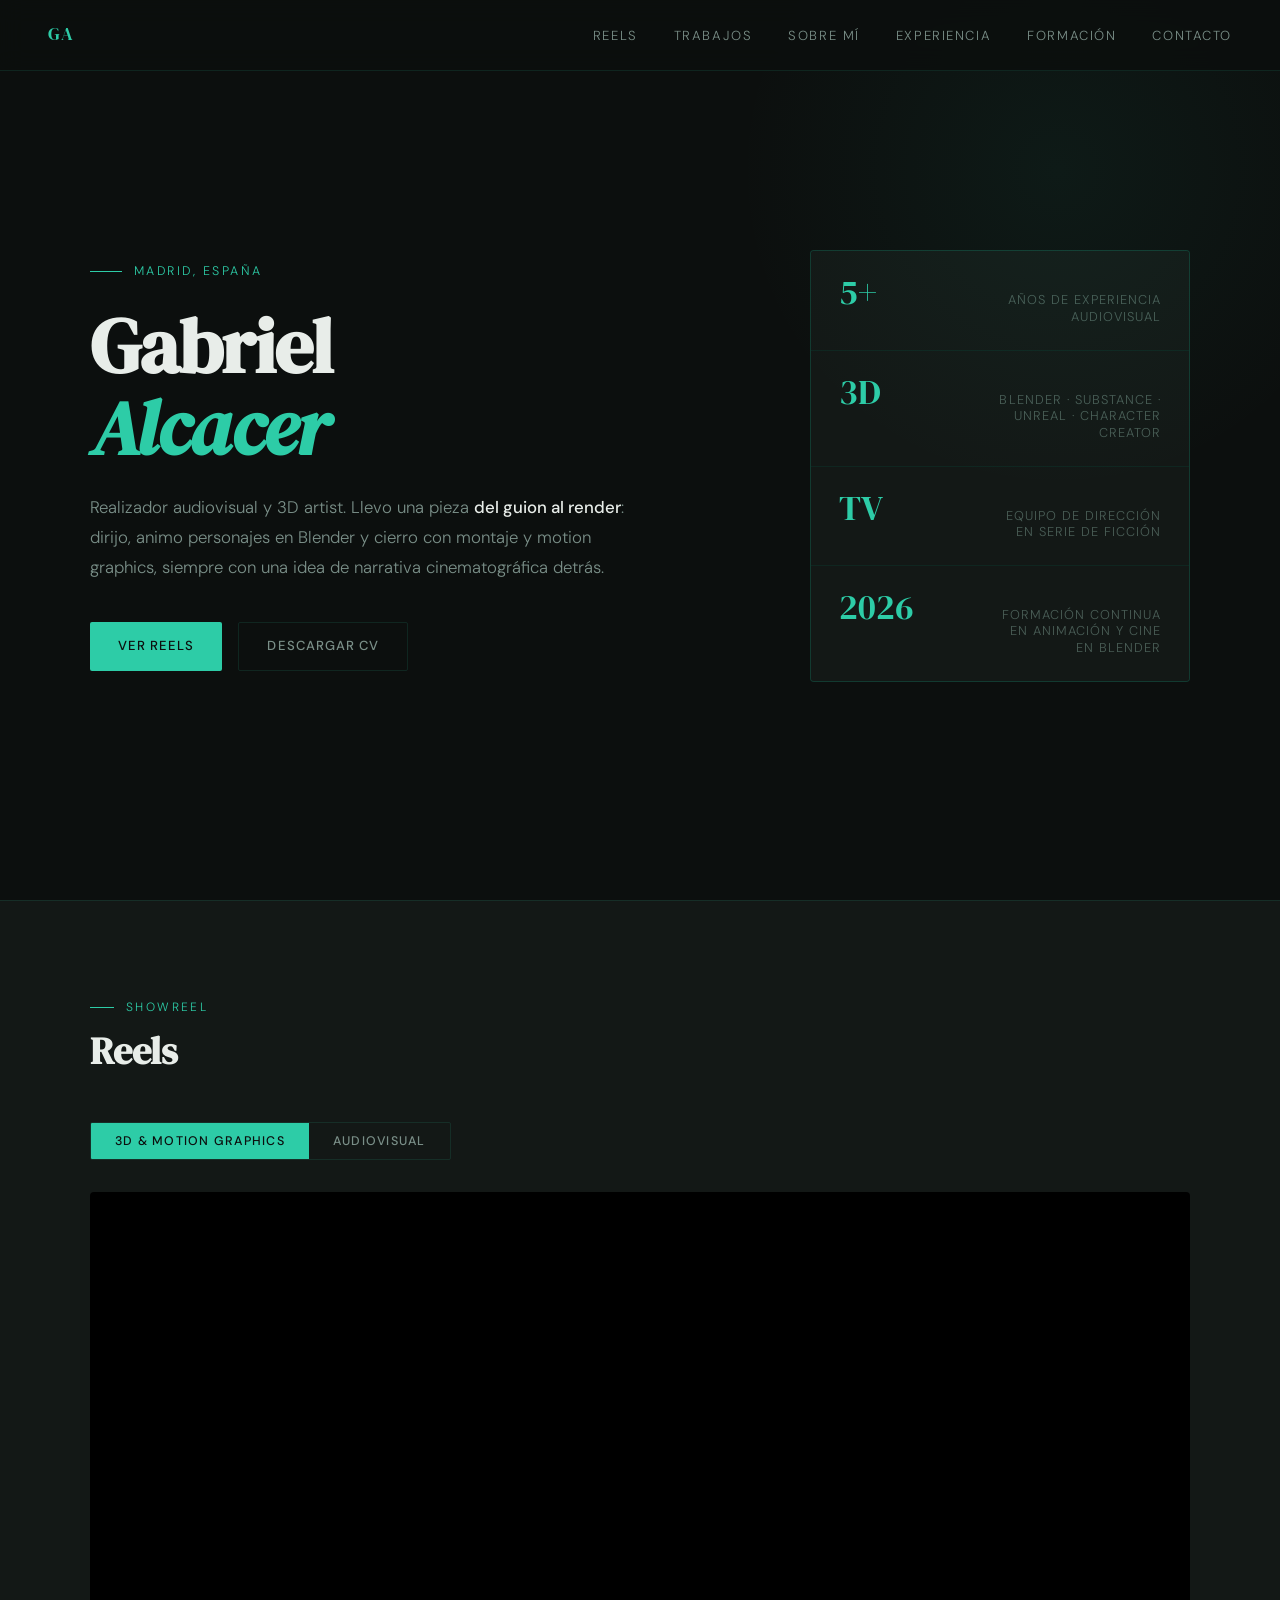
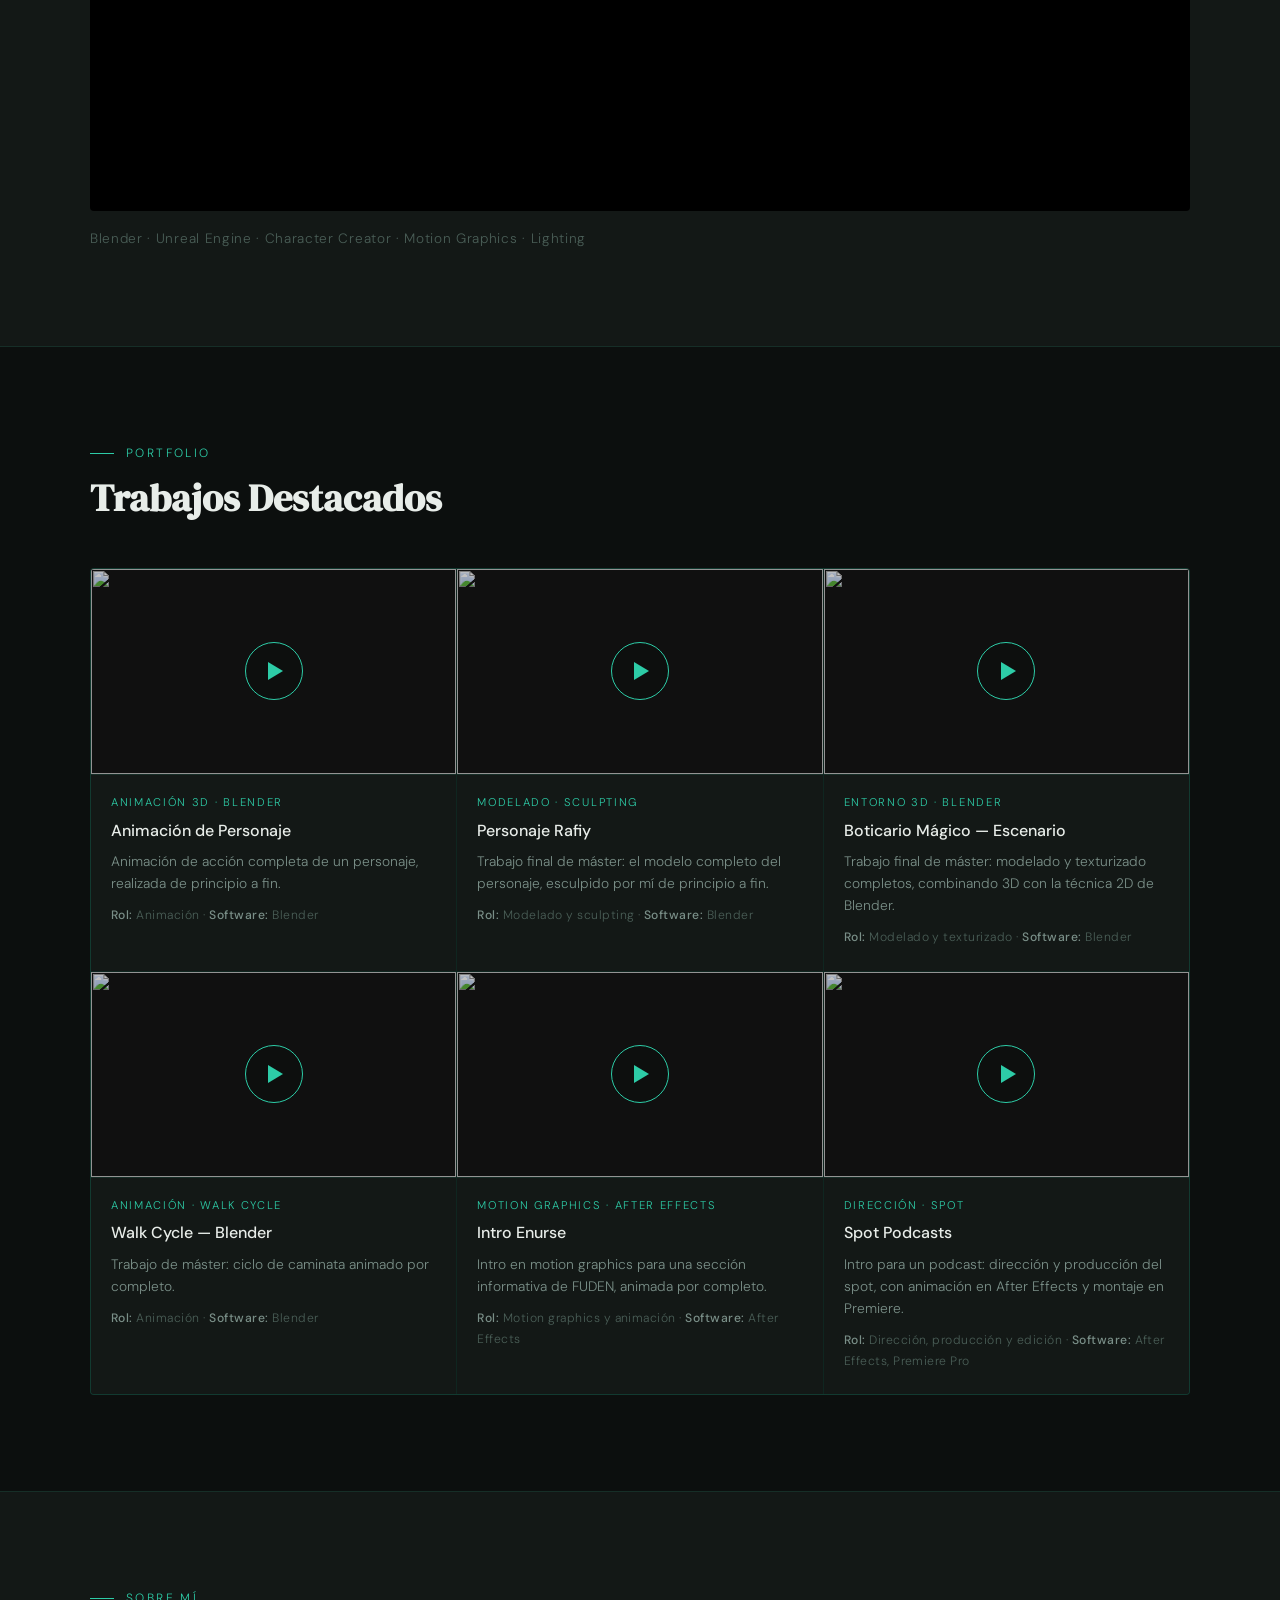
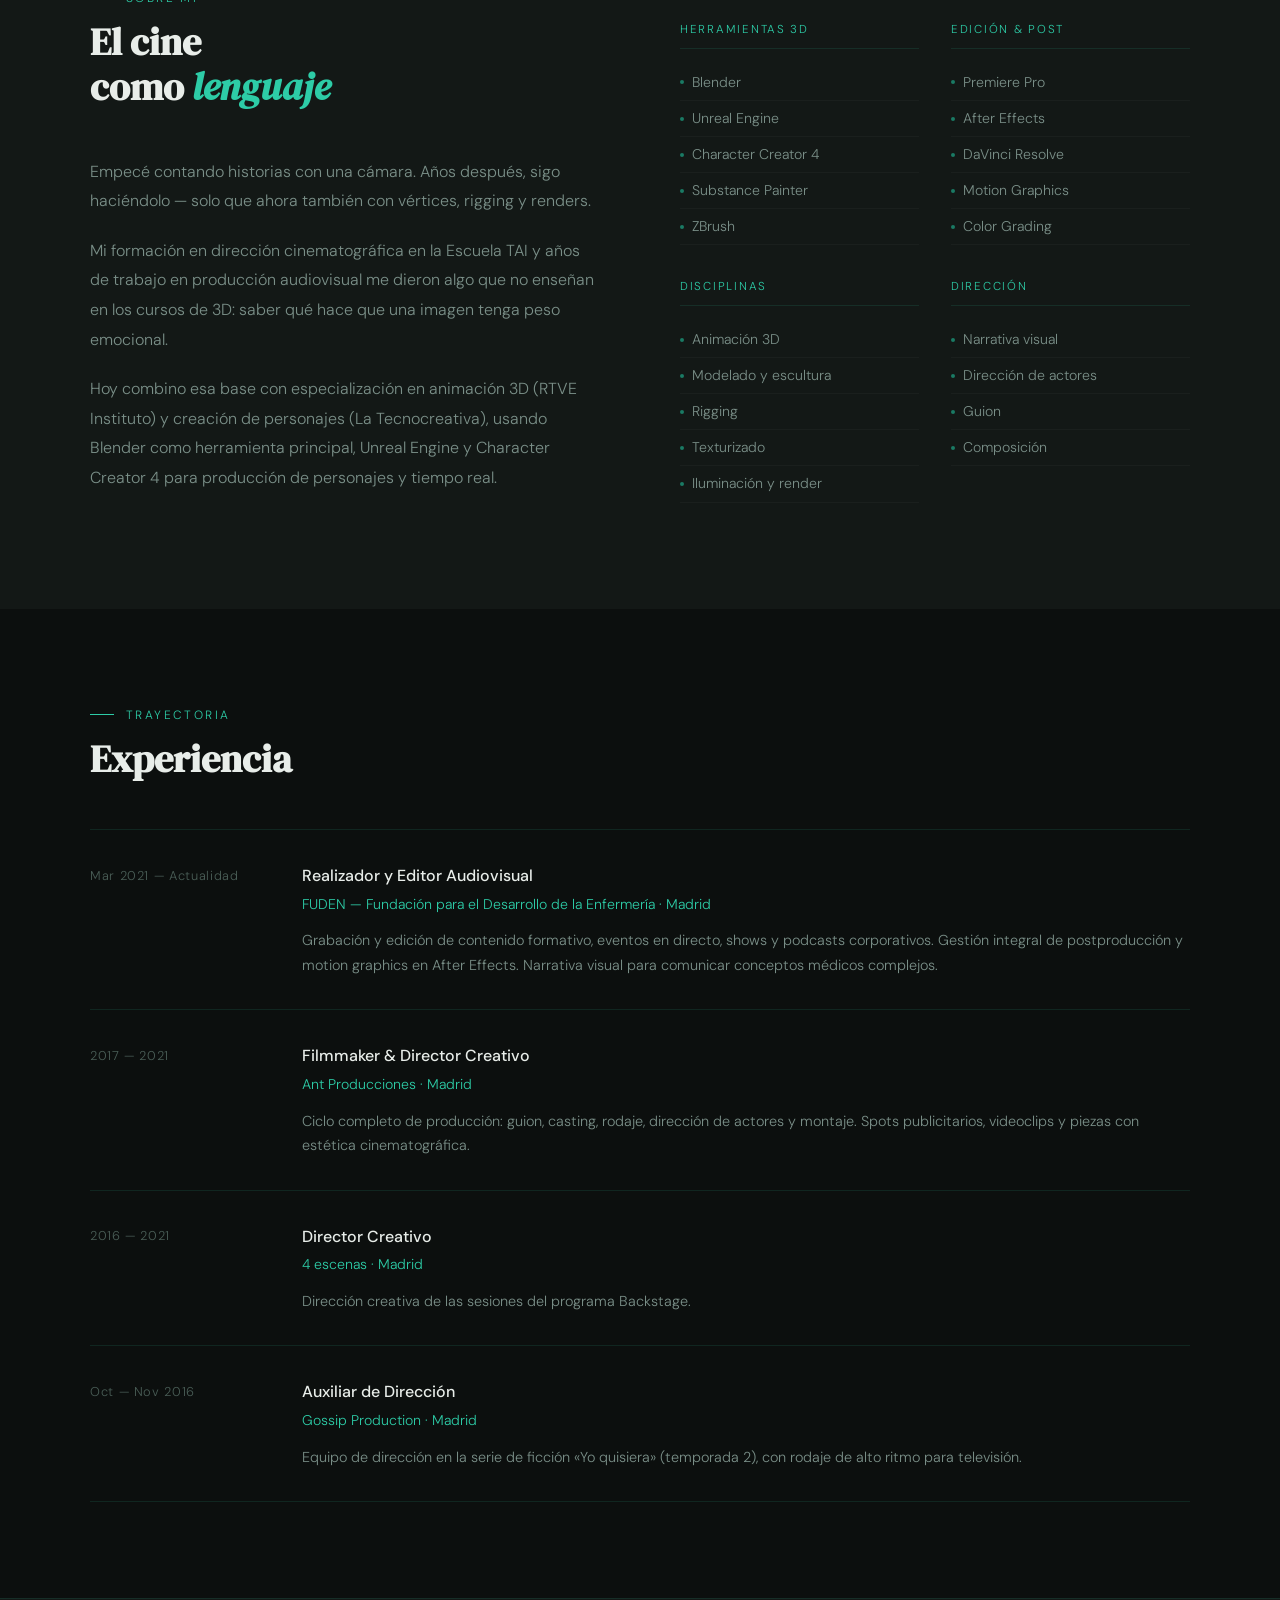
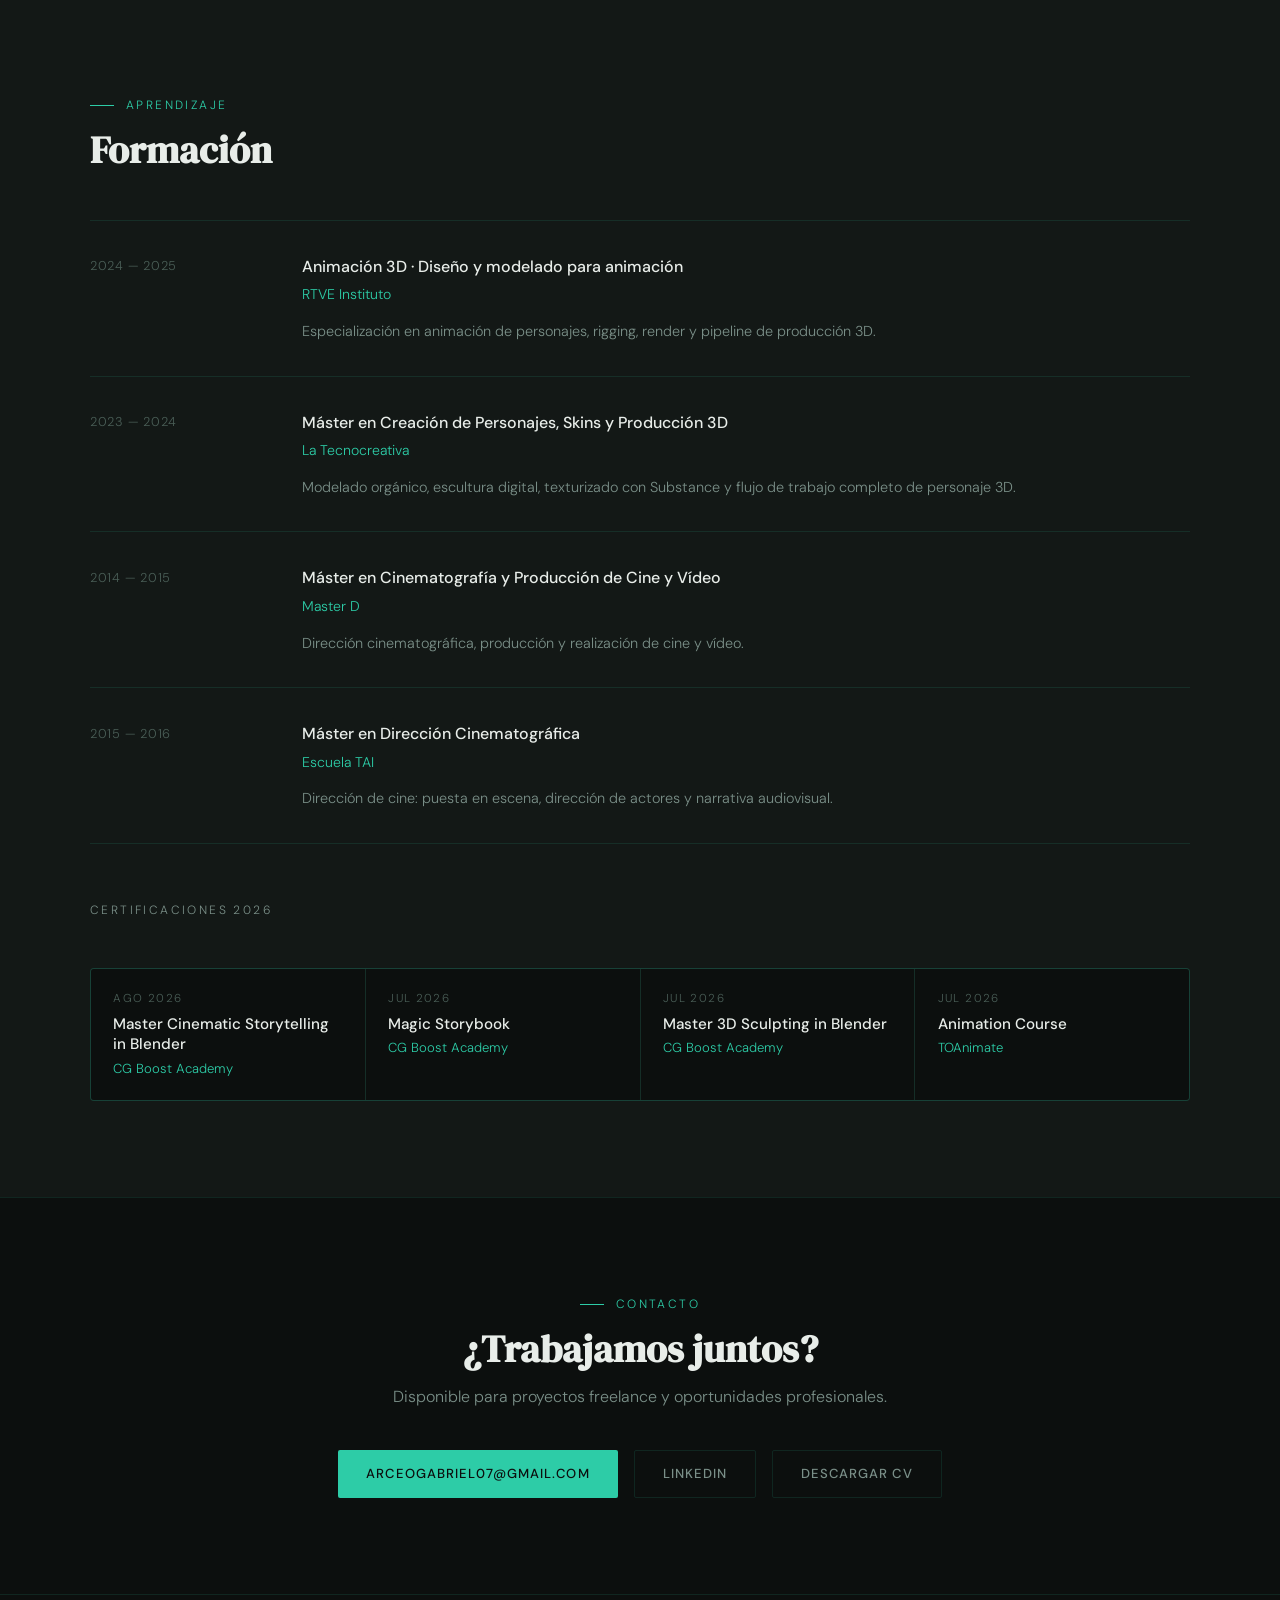
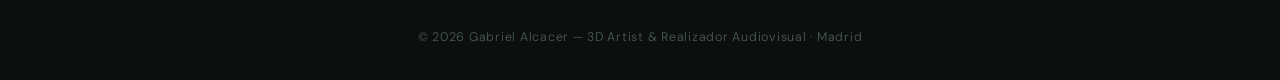
==== index.html @ 3d6cb87d "Add files via upload" ====
<!DOCTYPE html>
<html lang="es">
<head>
<meta charset="UTF-8">
<meta name="viewport" content="width=device-width, initial-scale=1.0">
<title>Gabriel Alcacer — 3D Artist & Realizador Audiovisual</title>
<meta name="description" content="Realizador audiovisual y 3D artist en Madrid. Narrativa cinematográfica, animación de personajes y motion graphics con Blender, Unreal y After Effects.">
<link rel="preconnect" href="https://fonts.googleapis.com">
<link href="https://fonts.googleapis.com/css2?family=DM+Serif+Display:ital@0;1&family=DM+Sans:wght@300;400;500&display=swap" rel="stylesheet">
<style>
  *, *::before, *::after { box-sizing: border-box; margin: 0; padding: 0; }
  :root { --bg: #0c0f0e; --surface: #131816; --surface2: #1a1f1d; --teal: #2dcca7; --teal-dim: #1a7a64; --text: #e8ede9; --text-muted: #7a8f88; --text-dim: #4a5e57; --border: rgba(45,204,167,0.12); }
  html { scroll-behavior: smooth; }
  body { background: var(--bg); color: var(--text); font-family: 'DM Sans', sans-serif; font-weight: 300; line-height: 1.7; overflow-x: hidden; }
  nav { position: fixed; top: 0; left: 0; right: 0; z-index: 100; display: flex; justify-content: space-between; align-items: center; padding: 1.25rem 3rem; background: rgba(12,15,14,0.85); backdrop-filter: blur(12px); border-bottom: 1px solid var(--border); }
  .nav-logo { font-family: 'DM Serif Display', serif; font-size: 1.1rem; color: var(--teal); letter-spacing: 0.04em; text-decoration: none; }
  .nav-links { display: flex; gap: 2.25rem; list-style: none; }
  .nav-links a { color: var(--text-muted); text-decoration: none; font-size: 0.82rem; letter-spacing: 0.12em; text-transform: uppercase; transition: color 0.2s; }
  .nav-links a:hover { color: var(--teal); }
  .hero { min-height: 100vh; display: flex; align-items: center; padding: 6rem 3rem 4rem; position: relative; overflow: hidden; }
  .hero::before { content: ''; position: absolute; top: -20%; right: -10%; width: 700px; height: 700px; background: radial-gradient(ellipse at center, rgba(45,204,167,0.06) 0%, transparent 65%); pointer-events: none; }
  .hero-inner { max-width: 1100px; margin: 0 auto; width: 100%; display: grid; grid-template-columns: 1fr 380px; gap: 4rem; align-items: center; }
  .hero-eyebrow { font-size: 0.78rem; letter-spacing: 0.2em; text-transform: uppercase; color: var(--teal); margin-bottom: 1.5rem; display: flex; align-items: center; gap: 0.75rem; }
  .hero-eyebrow::before { content: ''; display: block; width: 32px; height: 1px; background: var(--teal); }
  h1 { font-family: 'DM Serif Display', serif; font-size: clamp(3rem, 6vw, 5.5rem); line-height: 1.05; letter-spacing: -0.02em; color: var(--text); margin-bottom: 1.5rem; }
  h1 em { font-style: italic; color: var(--teal); }
  .hero-desc { font-size: 1.05rem; color: var(--text-muted); max-width: 540px; margin-bottom: 2.5rem; line-height: 1.8; }
  .hero-desc strong { font-weight: 500; color: var(--text); }
  .btn-group { display: flex; gap: 1rem; flex-wrap: wrap; }
  .btn { display: inline-flex; align-items: center; gap: 0.5rem; padding: 0.75rem 1.75rem; border-radius: 2px; font-family: 'DM Sans', sans-serif; font-size: 0.82rem; font-weight: 500; letter-spacing: 0.08em; text-transform: uppercase; text-decoration: none; transition: all 0.2s; cursor: pointer; border: none; }
  .btn-primary { background: var(--teal); color: #0c0f0e; }
  .btn-primary:hover { background: #3de0b9; }
  .btn-ghost { background: transparent; color: var(--text-muted); border: 1px solid var(--border); }
  .btn-ghost:hover { border-color: var(--teal); color: var(--teal); }
  .hero-stats { display: flex; flex-direction: column; gap: 1px; background: var(--border); border: 1px solid var(--border); border-radius: 4px; overflow: hidden; }
  .stat-item { background: var(--surface); padding: 1.5rem 1.75rem; display: flex; justify-content: space-between; align-items: baseline; gap: 1rem; }
  .stat-number { font-family: 'DM Serif Display', serif; font-size: 2.2rem; color: var(--teal); line-height: 1; }
  .stat-label { font-size: 0.8rem; color: var(--text-dim); letter-spacing: 0.08em; text-transform: uppercase; text-align: right; line-height: 1.3; max-width: 170px; }
  section { padding: 6rem 3rem; }
  .container { max-width: 1100px; margin: 0 auto; }
  .section-label { font-size: 0.75rem; letter-spacing: 0.2em; text-transform: uppercase; color: var(--teal); margin-bottom: 0.75rem; display: flex; align-items: center; gap: 0.75rem; }
  .section-label::before { content: ''; display: block; width: 24px; height: 1px; background: var(--teal); }
  h2 { font-family: 'DM Serif Display', serif; font-size: clamp(1.8rem, 3vw, 2.8rem); line-height: 1.15; margin-bottom: 3rem; color: var(--text); }
  h2 em { font-family: 'DM Serif Display', serif; font-style: italic; color: var(--teal); }
  #reels { background: var(--surface); border-top: 1px solid var(--border); border-bottom: 1px solid var(--border); }
  .reels-tabs { display: flex; gap: 0; margin-bottom: 2rem; border: 1px solid var(--border); border-radius: 2px; overflow: hidden; width: fit-content; }
  .tab-btn { padding: 0.65rem 1.5rem; font-family: 'DM Sans', sans-serif; font-size: 0.78rem; font-weight: 500; letter-spacing: 0.1em; text-transform: uppercase; background: transparent; color: var(--text-muted); border: none; cursor: pointer; transition: all 0.2s; }
  .tab-btn.active { background: var(--teal); color: #0c0f0e; }
  .tab-btn:hover:not(.active) { color: var(--teal); }
  .reel-panel { display: none; }
  .reel-panel.active { display: block; }
  .reel-wrapper { position: relative; width: 100%; padding-bottom: 56.25%; border-radius: 4px; overflow: hidden; background: #000; }
  .reel-wrapper iframe { position: absolute; top: 0; left: 0; width: 100%; height: 100%; border: none; }
  .reel-desc { margin-top: 1rem; font-size: 0.85rem; color: var(--text-dim); letter-spacing: 0.05em; }
  #trabajos { background: var(--bg); }
  .works-grid { display: grid; grid-template-columns: repeat(auto-fit, minmax(320px, 1fr)); gap: 1px; background: var(--border); border: 1px solid var(--border); border-radius: 4px; overflow: hidden; }
  .work-item { background: var(--surface); overflow: hidden; transition: background 0.2s; }
  .work-item:hover { background: var(--surface2); }
  .work-thumb { position: relative; padding-bottom: 56.25%; background: #111; cursor: pointer; }
  .work-thumb img, .work-thumb iframe { position: absolute; top: 0; left: 0; width: 100%; height: 100%; border: none; object-fit: cover; }
  .work-thumb button { position: absolute; inset: 0; width: 100%; height: 100%; background: rgba(12,15,14,0.25); border: none; cursor: pointer; display: flex; align-items: center; justify-content: center; transition: background 0.2s; }
  .work-thumb:hover button { background: rgba(12,15,14,0.05); }
  .play-icon { width: 58px; height: 58px; border-radius: 50%; background: rgba(12,15,14,0.7); border: 1px solid var(--teal); display: flex; align-items: center; justify-content: center; }
  .play-icon::after { content: ''; margin-left: 4px; border-style: solid; border-width: 9px 0 9px 15px; border-color: transparent transparent transparent var(--teal); }
  .work-info { padding: 1.1rem 1.25rem 1.4rem; border-top: 1px solid var(--border); }
  .work-tag { font-size: 0.7rem; letter-spacing: 0.15em; text-transform: uppercase; color: var(--teal); margin-bottom: 0.3rem; }
  .work-title { font-size: 1rem; font-weight: 500; color: var(--text); margin-bottom: 0.4rem; }
  .work-desc { font-size: 0.86rem; color: var(--text-muted); line-height: 1.6; margin-bottom: 0.7rem; }
  .work-meta { font-size: 0.76rem; color: var(--text-dim); letter-spacing: 0.04em; }
  .work-meta b { font-weight: 500; color: var(--text-muted); }
  #sobre-mi { background: var(--surface); border-top: 1px solid var(--border); }
  .about-grid { display: grid; grid-template-columns: 1fr 1fr; gap: 5rem; align-items: start; }
  .about-text p { color: var(--text-muted); font-size: 1rem; margin-bottom: 1.25rem; line-height: 1.85; }
  .skills-cols { display: grid; grid-template-columns: 1fr 1fr; gap: 2rem; }
  .skill-group-title { font-size: 0.72rem; letter-spacing: 0.15em; text-transform: uppercase; color: var(--teal); margin-bottom: 1rem; padding-bottom: 0.5rem; border-bottom: 1px solid var(--border); }
  .skill-list { list-style: none; }
  .skill-list li { font-size: 0.88rem; color: var(--text-muted); padding: 0.35rem 0; border-bottom: 1px solid rgba(255,255,255,0.03); display: flex; align-items: center; gap: 0.5rem; }
  .skill-list li::before { content: ''; width: 4px; height: 4px; background: var(--teal-dim); border-radius: 50%; flex-shrink: 0; }
  #experiencia { background: var(--bg); }
  #formacion { background: var(--surface); border-top: 1px solid var(--border); }
  .exp-list { display: flex; flex-direction: column; }
  .exp-item { display: grid; grid-template-columns: 180px 1fr; gap: 2rem; padding: 2rem 0; border-bottom: 1px solid var(--border); }
  .exp-item:first-child { border-top: 1px solid var(--border); }
  .exp-period { font-size: 0.8rem; color: var(--text-dim); letter-spacing: 0.05em; padding-top: 0.15rem; }
  .exp-role { font-weight: 500; font-size: 1rem; margin-bottom: 0.2rem; }
  .exp-company { color: var(--teal); font-size: 0.88rem; margin-bottom: 0.75rem; }
  .exp-desc { color: var(--text-muted); font-size: 0.9rem; line-height: 1.7; }
  .cert-grid { display: grid; grid-template-columns: repeat(auto-fit, minmax(240px, 1fr)); gap: 1px; background: var(--border); border: 1px solid var(--border); border-radius: 4px; overflow: hidden; margin-top: 3rem; }
  .cert { background: var(--bg); padding: 1.25rem 1.4rem; }
  .cert-date { font-size: 0.72rem; letter-spacing: 0.12em; text-transform: uppercase; color: var(--text-dim); margin-bottom: 0.3rem; }
  .cert-name { font-size: 0.95rem; font-weight: 500; color: var(--text); line-height: 1.35; margin-bottom: 0.2rem; }
  .cert-org { font-size: 0.82rem; color: var(--teal); }
  .sub-title { font-size: 0.75rem; letter-spacing: 0.2em; text-transform: uppercase; color: var(--text-muted); margin: 3.5rem 0 0; }
  #contacto { background: var(--bg); border-top: 1px solid var(--border); text-align: center; }
  #contacto h2 { margin-bottom: 0.75rem; }
  #contacto .sub { color: var(--text-muted); margin-bottom: 2.5rem; font-size: 1rem; }
  .contact-links { display: flex; justify-content: center; gap: 1rem; flex-wrap: wrap; }
  footer { padding: 2rem 3rem; text-align: center; border-top: 1px solid var(--border); color: var(--text-dim); font-size: 0.78rem; letter-spacing: 0.06em; }
  .fade-in { opacity: 0; transform: translateY(20px); transition: opacity 0.6s ease, transform 0.6s ease; }
  .fade-in.visible { opacity: 1; transform: translateY(0); }
  @media (max-width: 900px) { .nav-links { gap: 1.25rem; } }
  @media (max-width: 768px) {
    nav { padding: 1rem 1.5rem; } .nav-links { display: none; }
    .hero { padding: 5rem 1.5rem 3rem; } .hero-inner { grid-template-columns: 1fr; gap: 3rem; }
    section { padding: 4rem 1.5rem; } .about-grid { grid-template-columns: 1fr; gap: 3rem; }
    .exp-item { grid-template-columns: 1fr; gap: 0.5rem; }
  }
</style>
</head>
<body>
<nav>
  <a class="nav-logo" href="#">GA</a>
  <ul class="nav-links">
    <li><a href="#reels">Reels</a></li>
    <li><a href="#trabajos">Trabajos</a></li>
    <li><a href="#sobre-mi">Sobre mí</a></li>
    <li><a href="#experiencia">Experiencia</a></li>
    <li><a href="#formacion">Formación</a></li>
    <li><a href="#contacto">Contacto</a></li>
  </ul>
</nav>
<section class="hero" id="inicio">
  <div class="hero-inner">
    <div>
      <p class="hero-eyebrow">Madrid, España</p>
      <h1>Gabriel<br><em>Alcacer</em></h1>
      <p class="hero-desc">Realizador audiovisual y 3D artist. Llevo una pieza <strong>del guion al render</strong>: dirijo, animo personajes en Blender y cierro con montaje y motion graphics, siempre con una idea de narrativa cinematográfica detrás.</p>
      <div class="btn-group">
        <a href="#reels" class="btn btn-primary">Ver Reels</a>
        <a href="https://gabrielalcacer.github.io/CV_Gabriel_Alcacer.pdf" class="btn btn-ghost" download>Descargar CV</a>
      </div>
    </div>
    <div class="hero-stats">
      <div class="stat-item"><span class="stat-number">5+</span><span class="stat-label">años de experiencia audiovisual</span></div>
      <div class="stat-item"><span class="stat-number">3D</span><span class="stat-label">Blender · Substance · Unreal · Character Creator</span></div>
      <div class="stat-item"><span class="stat-number">TV</span><span class="stat-label">Equipo de dirección en serie de ficción</span></div>
      <div class="stat-item"><span class="stat-number">2026</span><span class="stat-label">Formación continua en animación y cine en Blender</span></div>
    </div>
  </div>
</section>

<section id="reels">
  <div class="container">
    <p class="section-label fade-in">Showreel</p>
    <h2 class="fade-in">Reels</h2>
    <div class="reels-tabs fade-in">
      <button class="tab-btn active" onclick="switchTab('3d', this)">3D & Motion Graphics</button>
      <button class="tab-btn" onclick="switchTab('av', this)">Audiovisual</button>
    </div>
    <div id="panel-3d" class="reel-panel active fade-in">
      <div class="reel-wrapper">
        <iframe src="https://www.youtube.com/embed/5S6wirKFT_s" title="Reel 3D y Motion Graphics" allowfullscreen loading="lazy"></iframe>
      </div>
      <p class="reel-desc">Blender · Unreal Engine · Character Creator · Motion Graphics · Lighting</p>
    </div>
    <div id="panel-av" class="reel-panel fade-in">
      <div class="reel-wrapper">
        <iframe src="https://www.youtube.com/embed/x7fCFncXKSU" title="Reel Audiovisual" allowfullscreen loading="lazy"></iframe>
      </div>
      <p class="reel-desc">Dirección · Edición · Postproducción · Spots · Cortometraje</p>
    </div>
  </div>
</section>

<section id="trabajos">
  <div class="container">
    <p class="section-label fade-in">Portfolio</p>
    <h2 class="fade-in">Trabajos Destacados</h2>
    <div class="works-grid">
      <div class="work-item fade-in">
        <div class="work-thumb" data-yt="uCiACHimSWY"></div>
        <div class="work-info"><p class="work-tag">Animación 3D · Blender</p><p class="work-title">Animación de Personaje</p><p class="work-desc">Animación de acción completa de un personaje, realizada de principio a fin.</p><p class="work-meta"><b>Rol:</b> Animación · <b>Software:</b> Blender</p></div>
      </div>
      <div class="work-item fade-in">
        <div class="work-thumb" data-yt="Tcq2NvWVifs"></div>
        <div class="work-info"><p class="work-tag">Modelado · Sculpting</p><p class="work-title">Personaje Rafiy</p><p class="work-desc">Trabajo final de máster: el modelo completo del personaje, esculpido por mí de principio a fin.</p><p class="work-meta"><b>Rol:</b> Modelado y sculpting · <b>Software:</b> Blender</p></div>
      </div>
      <div class="work-item fade-in">
        <div class="work-thumb" data-yt="15GQ1AInk1g"></div>
        <div class="work-info"><p class="work-tag">Entorno 3D · Blender</p><p class="work-title">Boticario Mágico — Escenario</p><p class="work-desc">Trabajo final de máster: modelado y texturizado completos, combinando 3D con la técnica 2D de Blender.</p><p class="work-meta"><b>Rol:</b> Modelado y texturizado · <b>Software:</b> Blender</p></div>
      </div>
      <div class="work-item fade-in">
        <div class="work-thumb" data-yt="5_K4tfFlF5Y"></div>
        <div class="work-info"><p class="work-tag">Animación · Walk Cycle</p><p class="work-title">Walk Cycle — Blender</p><p class="work-desc">Trabajo de máster: ciclo de caminata animado por completo.</p><p class="work-meta"><b>Rol:</b> Animación · <b>Software:</b> Blender</p></div>
      </div>
      <div class="work-item fade-in">
        <div class="work-thumb" data-yt="3B5BMSgJtM4"></div>
        <div class="work-info"><p class="work-tag">Motion Graphics · After Effects</p><p class="work-title">Intro Enurse</p><p class="work-desc">Intro en motion graphics para una sección informativa de FUDEN, animada por completo.</p><p class="work-meta"><b>Rol:</b> Motion graphics y animación · <b>Software:</b> After Effects</p></div>
      </div>
      <div class="work-item fade-in">
        <div class="work-thumb" data-yt="xmFuLzjlRq4"></div>
        <div class="work-info"><p class="work-tag">Dirección · Spot</p><p class="work-title">Spot Podcasts</p><p class="work-desc">Intro para un podcast: dirección y producción del spot, con animación en After Effects y montaje en Premiere.</p><p class="work-meta"><b>Rol:</b> Dirección, producción y edición · <b>Software:</b> After Effects, Premiere Pro</p></div>
      </div>
    </div>
  </div>
</section>

<section id="sobre-mi">
  <div class="container">
    <p class="section-label fade-in">Sobre mí</p>
    <div class="about-grid">
      <div class="about-text fade-in">
        <h2>El cine<br>como <em>lenguaje</em></h2>
        <p>Empecé contando historias con una cámara. Años después, sigo haciéndolo — solo que ahora también con vértices, rigging y renders.</p>
        <p>Mi formación en dirección cinematográfica en la Escuela TAI y años de trabajo en producción audiovisual me dieron algo que no enseñan en los cursos de 3D: saber qué hace que una imagen tenga peso emocional.</p>
        <p>Hoy combino esa base con especialización en animación 3D (RTVE Instituto) y creación de personajes (La Tecnocreativa), usando Blender como herramienta principal, Unreal Engine y Character Creator 4 para producción de personajes y tiempo real.</p>
      </div>
      <div class="fade-in">
        <div class="skills-cols">
          <div><p class="skill-group-title">Herramientas 3D</p><ul class="skill-list"><li>Blender</li><li>Unreal Engine</li><li>Character Creator 4</li><li>Substance Painter</li><li>ZBrush</li></ul></div>
          <div><p class="skill-group-title">Edición & Post</p><ul class="skill-list"><li>Premiere Pro</li><li>After Effects</li><li>DaVinci Resolve</li><li>Motion Graphics</li><li>Color Grading</li></ul></div>
          <div><p class="skill-group-title">Disciplinas</p><ul class="skill-list"><li>Animación 3D</li><li>Modelado y escultura</li><li>Rigging</li><li>Texturizado</li><li>Iluminación y render</li></ul></div>
          <div><p class="skill-group-title">Dirección</p><ul class="skill-list"><li>Narrativa visual</li><li>Dirección de actores</li><li>Guion</li><li>Composición</li></ul></div>
        </div>
      </div>
    </div>
  </div>
</section>

<section id="experiencia">
  <div class="container">
    <p class="section-label fade-in">Trayectoria</p>
    <h2 class="fade-in">Experiencia</h2>
    <div class="exp-list">
      <div class="exp-item fade-in">
        <p class="exp-period">Mar 2021 — Actualidad</p>
        <div><p class="exp-role">Realizador y Editor Audiovisual</p><p class="exp-company">FUDEN — Fundación para el Desarrollo de la Enfermería · Madrid</p><p class="exp-desc">Grabación y edición de contenido formativo, eventos en directo, shows y podcasts corporativos. Gestión integral de postproducción y motion graphics en After Effects. Narrativa visual para comunicar conceptos médicos complejos.</p></div>
      </div>
      <div class="exp-item fade-in">
        <p class="exp-period">2017 — 2021</p>
        <div><p class="exp-role">Filmmaker & Director Creativo</p><p class="exp-company">Ant Producciones · Madrid</p><p class="exp-desc">Ciclo completo de producción: guion, casting, rodaje, dirección de actores y montaje. Spots publicitarios, videoclips y piezas con estética cinematográfica.</p></div>
      </div>
      <div class="exp-item fade-in">
        <p class="exp-period">2016 — 2021</p>
        <div><p class="exp-role">Director Creativo</p><p class="exp-company">4 escenas · Madrid</p><p class="exp-desc">Dirección creativa de las sesiones del programa Backstage.</p></div>
      </div>
      <div class="exp-item fade-in">
        <p class="exp-period">Oct — Nov 2016</p>
        <div><p class="exp-role">Auxiliar de Dirección</p><p class="exp-company">Gossip Production · Madrid</p><p class="exp-desc">Equipo de dirección en la serie de ficción «Yo quisiera» (temporada 2), con rodaje de alto ritmo para televisión.</p></div>
      </div>
    </div>
  </div>
</section>

<section id="formacion">
  <div class="container">
    <p class="section-label fade-in">Aprendizaje</p>
    <h2 class="fade-in">Formación</h2>
    <div class="exp-list">
      <div class="exp-item fade-in">
        <p class="exp-period">2024 — 2025</p>
        <div><p class="exp-role">Animación 3D · Diseño y modelado para animación</p><p class="exp-company">RTVE Instituto</p><p class="exp-desc">Especialización en animación de personajes, rigging, render y pipeline de producción 3D.</p></div>
      </div>
      <div class="exp-item fade-in">
        <p class="exp-period">2023 — 2024</p>
        <div><p class="exp-role">Máster en Creación de Personajes, Skins y Producción 3D</p><p class="exp-company">La Tecnocreativa</p><p class="exp-desc">Modelado orgánico, escultura digital, texturizado con Substance y flujo de trabajo completo de personaje 3D.</p></div>
      </div>
      <div class="exp-item fade-in">
        <p class="exp-period">2014 — 2015</p>
        <div><p class="exp-role">Máster en Cinematografía y Producción de Cine y Vídeo</p><p class="exp-company">Master D</p><p class="exp-desc">Dirección cinematográfica, producción y realización de cine y vídeo.</p></div>
      </div>
      <div class="exp-item fade-in">
        <p class="exp-period">2015 — 2016</p>
        <div><p class="exp-role">Máster en Dirección Cinematográfica</p><p class="exp-company">Escuela TAI</p><p class="exp-desc">Dirección de cine: puesta en escena, dirección de actores y narrativa audiovisual.</p></div>
      </div>
    </div>

    <p class="sub-title fade-in">Certificaciones 2026</p>
    <div class="cert-grid fade-in">
      <div class="cert"><p class="cert-date">Ago 2026</p><p class="cert-name">Master Cinematic Storytelling in Blender</p><p class="cert-org">CG Boost Academy</p></div>
      <div class="cert"><p class="cert-date">Jul 2026</p><p class="cert-name">Magic Storybook</p><p class="cert-org">CG Boost Academy</p></div>
      <div class="cert"><p class="cert-date">Jul 2026</p><p class="cert-name">Master 3D Sculpting in Blender</p><p class="cert-org">CG Boost Academy</p></div>
      <div class="cert"><p class="cert-date">Jul 2026</p><p class="cert-name">Animation Course</p><p class="cert-org">TOAnimate</p></div>
    </div>
  </div>
</section>

<section id="contacto">
  <div class="container">
    <p class="section-label" style="justify-content:center">Contacto</p>
    <h2>¿Trabajamos juntos?</h2>
    <p class="sub">Disponible para proyectos freelance y oportunidades profesionales.</p>
    <div class="contact-links">
      <a href="mailto:arceogabriel07@gmail.com" class="btn btn-primary">arceogabriel07@gmail.com</a>
      <a href="https://www.linkedin.com/in/gabriel-alejandro-alcacer-390a018b" class="btn btn-ghost" target="_blank" rel="noopener">LinkedIn</a>
      <a href="https://gabrielalcacer.github.io/CV_Gabriel_Alcacer.pdf" class="btn btn-ghost" download>Descargar CV</a>
    </div>
  </div>
</section>
<footer>© 2026 Gabriel Alcacer — 3D Artist & Realizador Audiovisual · Madrid</footer>
<script>
function switchTab(tab, btn) {
  document.querySelectorAll('.tab-btn').forEach(b => b.classList.remove('active'));
  document.querySelectorAll('.reel-panel').forEach(p => p.classList.remove('active'));
  document.getElementById('panel-' + tab).classList.add('active');
  btn.classList.add('active');
}
// Miniaturas de YouTube que cargan el reproductor solo al hacer clic
document.querySelectorAll('.work-thumb[data-yt]').forEach(el => {
  const id = el.dataset.yt;
  el.innerHTML = '<img src="https://i.ytimg.com/vi/' + id + '/hqdefault.jpg" alt="" loading="lazy"><button type="button" aria-label="Reproducir vídeo"><span class="play-icon"></span></button>';
  el.addEventListener('click', () => {
    el.innerHTML = '<iframe src="https://www.youtube.com/embed/' + id + '?autoplay=1" allow="autoplay; fullscreen" allowfullscreen></iframe>';
  }, { once: true });
});
const observer = new IntersectionObserver(entries => {
  entries.forEach((e, i) => {
    if (e.isIntersecting) { setTimeout(() => e.target.classList.add('visible'), i * 80); observer.unobserve(e.target); }
  });
}, { threshold: 0.1 });
document.querySelectorAll('.fade-in').forEach(el => observer.observe(el));
</script>
</body>
</html>
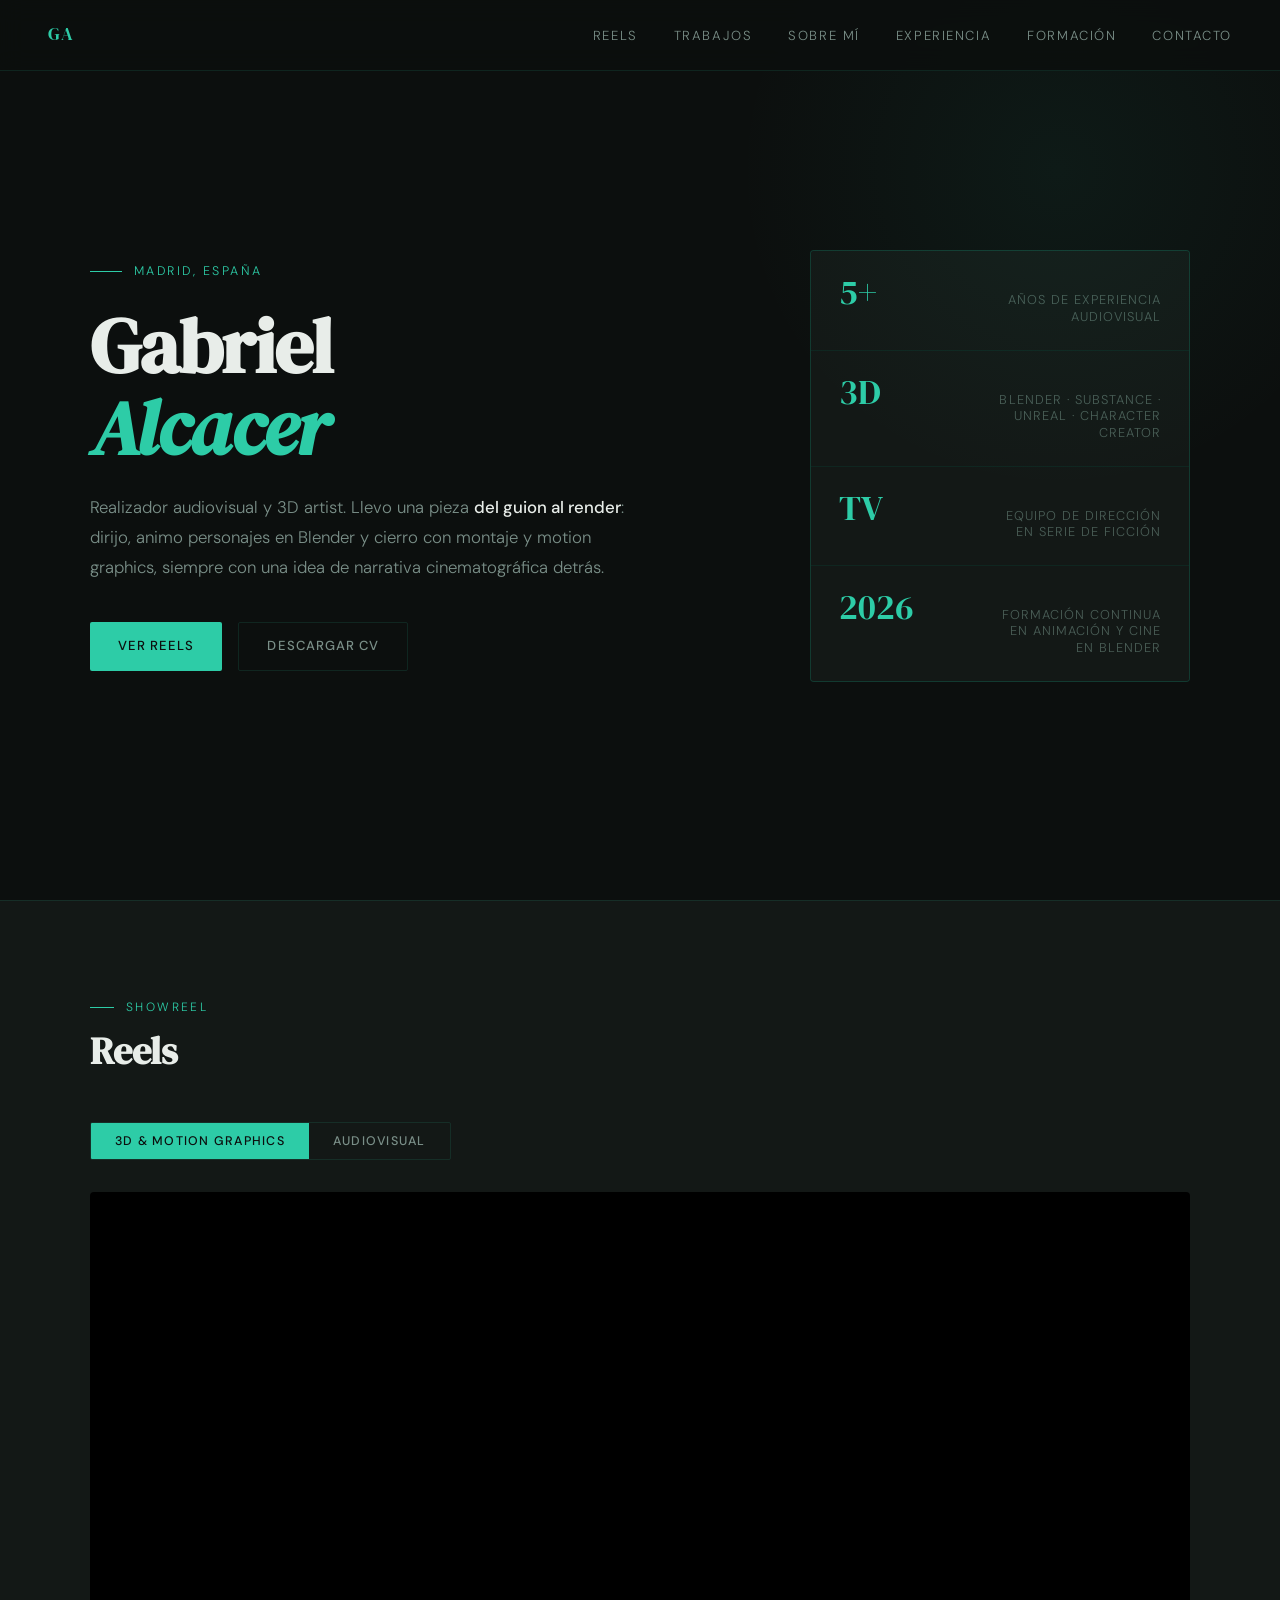
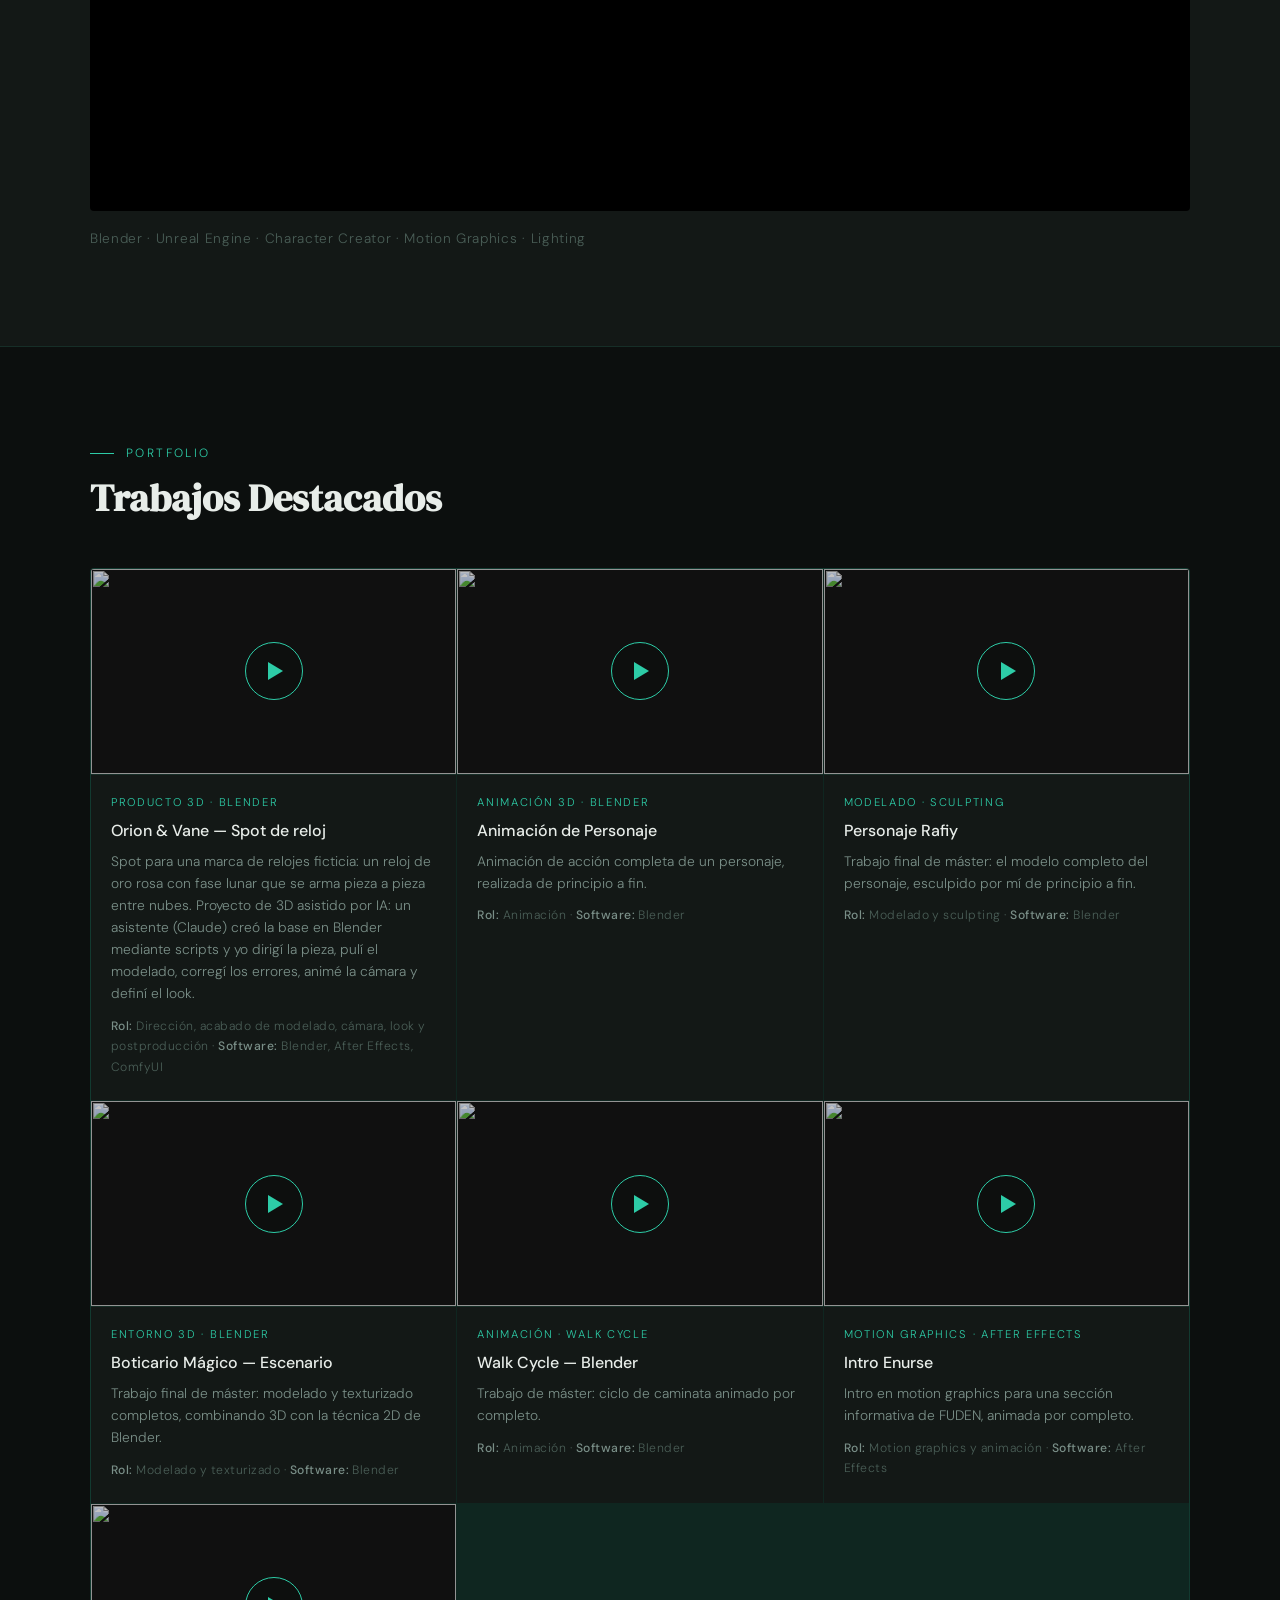
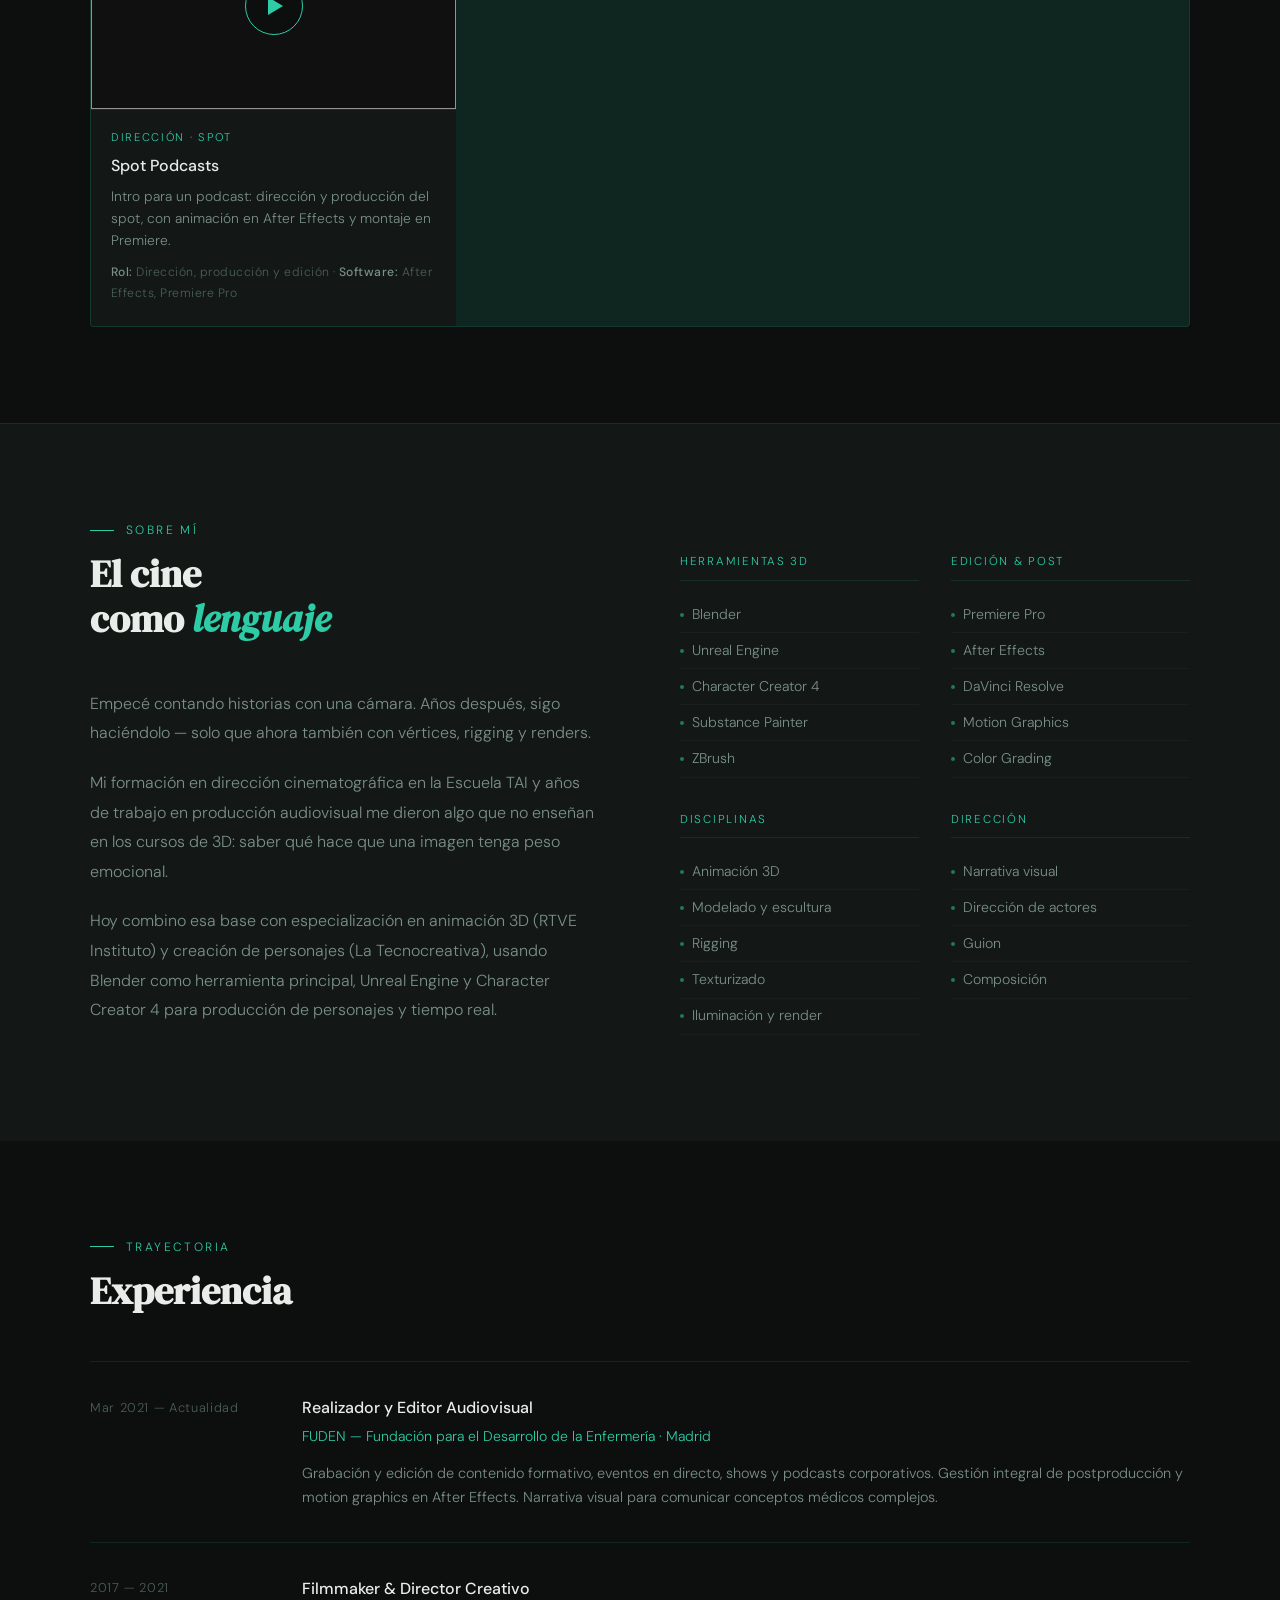
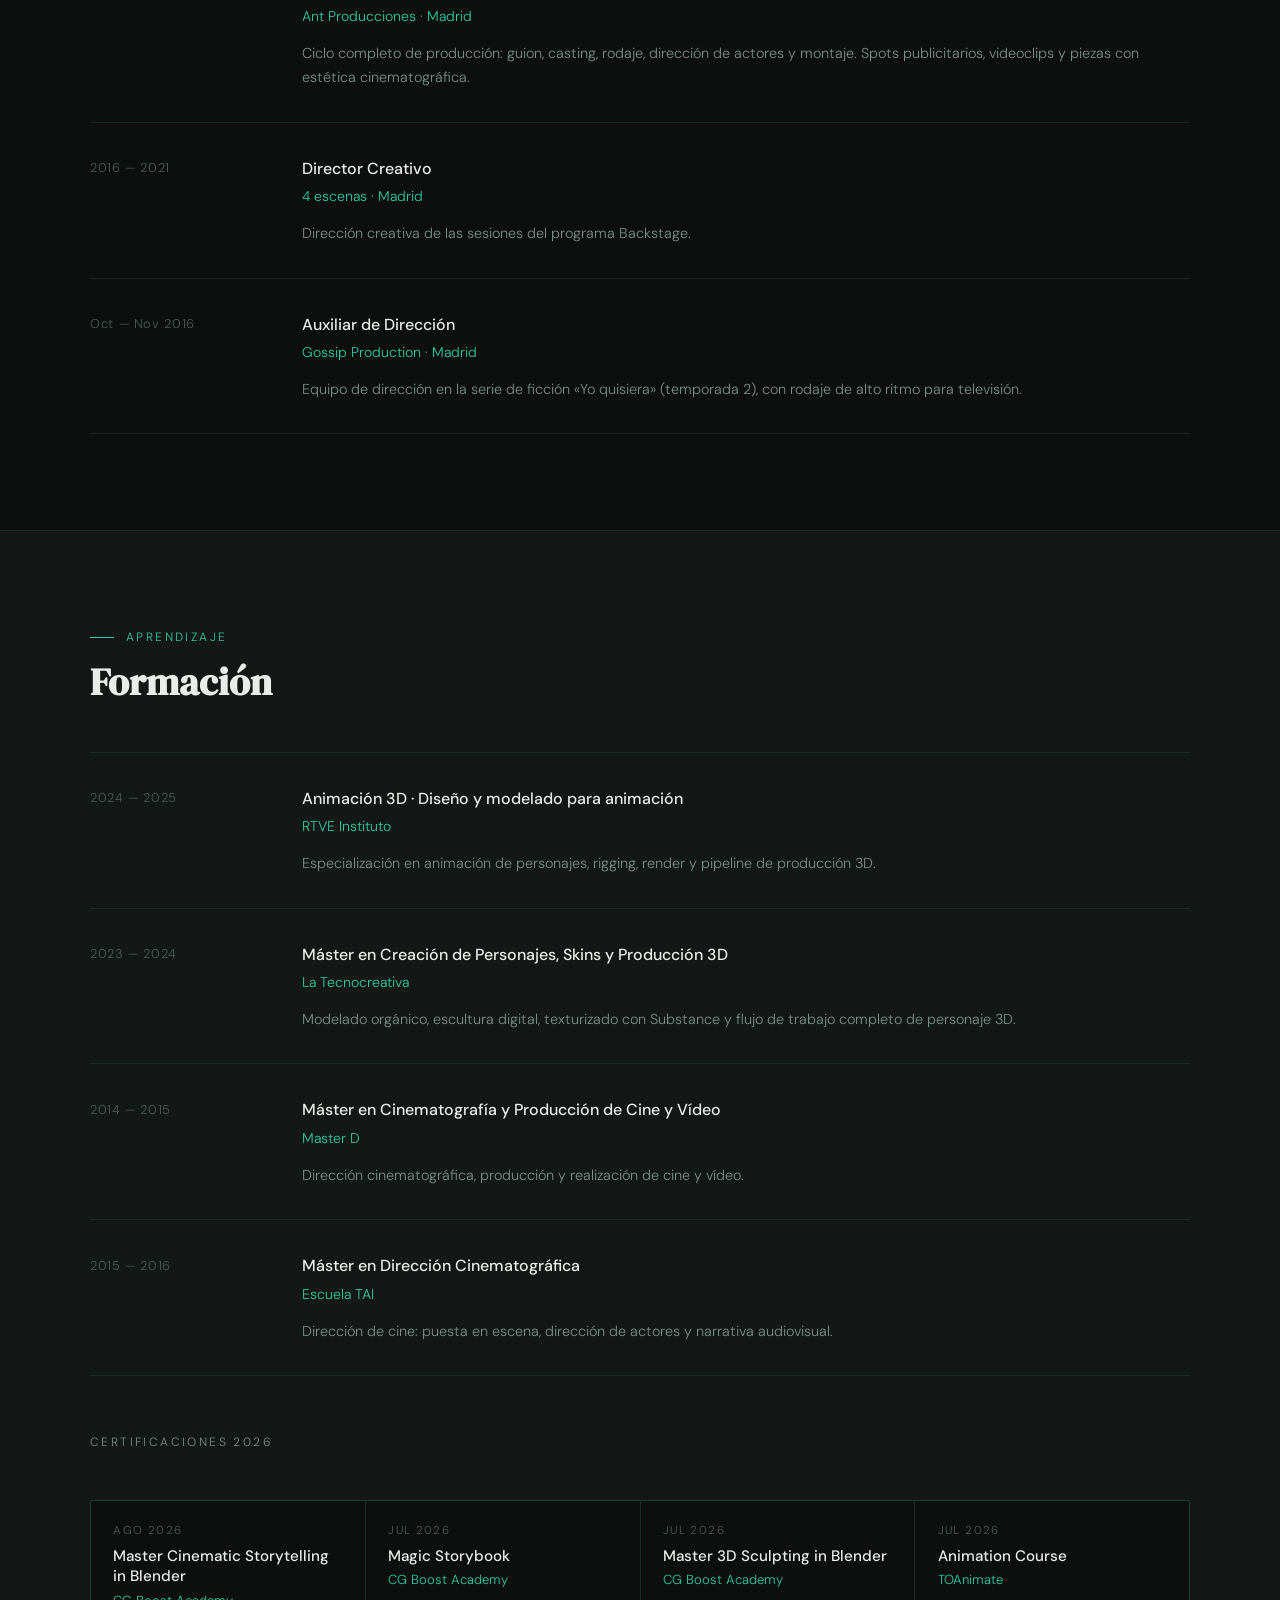
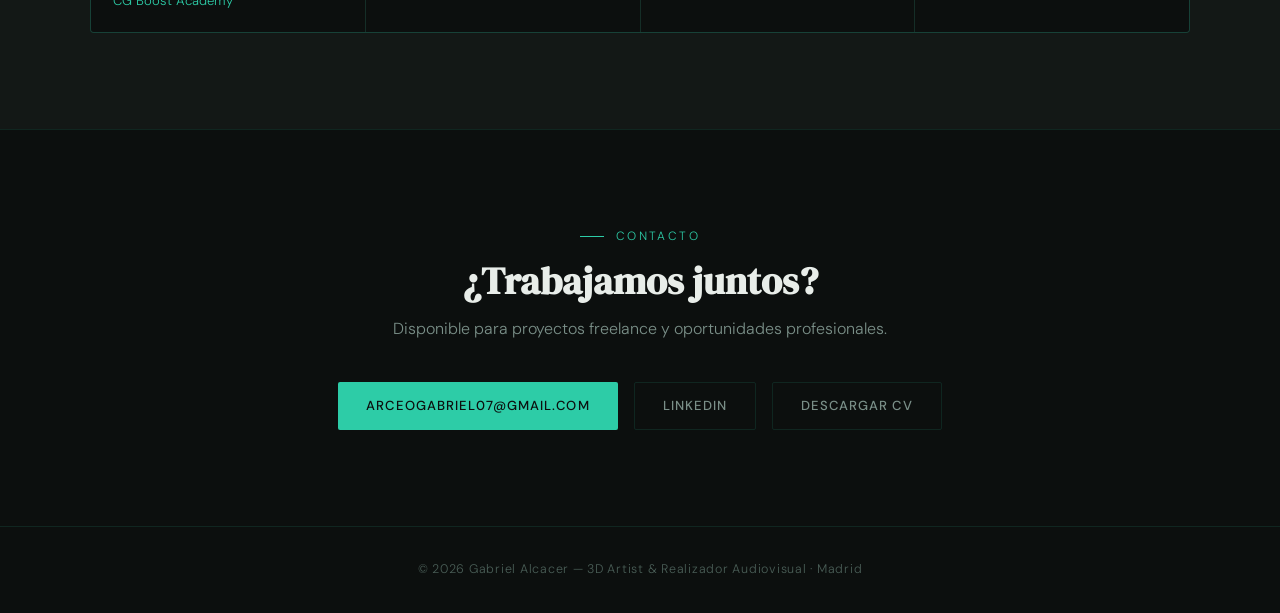
==== commit 14d22094: "Add files via upload" ====
--- a/index.html
+++ b/index.html
@@ -168,6 +168,10 @@
     <h2 class="fade-in">Trabajos Destacados</h2>
     <div class="works-grid">
       <div class="work-item fade-in">
+        <div class="work-thumb" data-yt="a48fPq8nJkE"></div>
+        <div class="work-info"><p class="work-tag">Producto 3D · Blender</p><p class="work-title">Orion & Vane — Spot de reloj</p><p class="work-desc">Spot para una marca de relojes ficticia: un reloj de oro rosa con fase lunar que se arma pieza a pieza entre nubes. Proyecto de 3D asistido por IA: un asistente (Claude) creó la base en Blender mediante scripts y yo dirigí la pieza, pulí el modelado, corregí los errores, animé la cámara y definí el look.</p><p class="work-meta"><b>Rol:</b> Dirección, acabado de modelado, cámara, look y postproducción · <b>Software:</b> Blender, After Effects, ComfyUI</p></div>
+      </div>
+      <div class="work-item fade-in">
         <div class="work-thumb" data-yt="uCiACHimSWY"></div>
         <div class="work-info"><p class="work-tag">Animación 3D · Blender</p><p class="work-title">Animación de Personaje</p><p class="work-desc">Animación de acción completa de un personaje, realizada de principio a fin.</p><p class="work-meta"><b>Rol:</b> Animación · <b>Software:</b> Blender</p></div>
       </div>
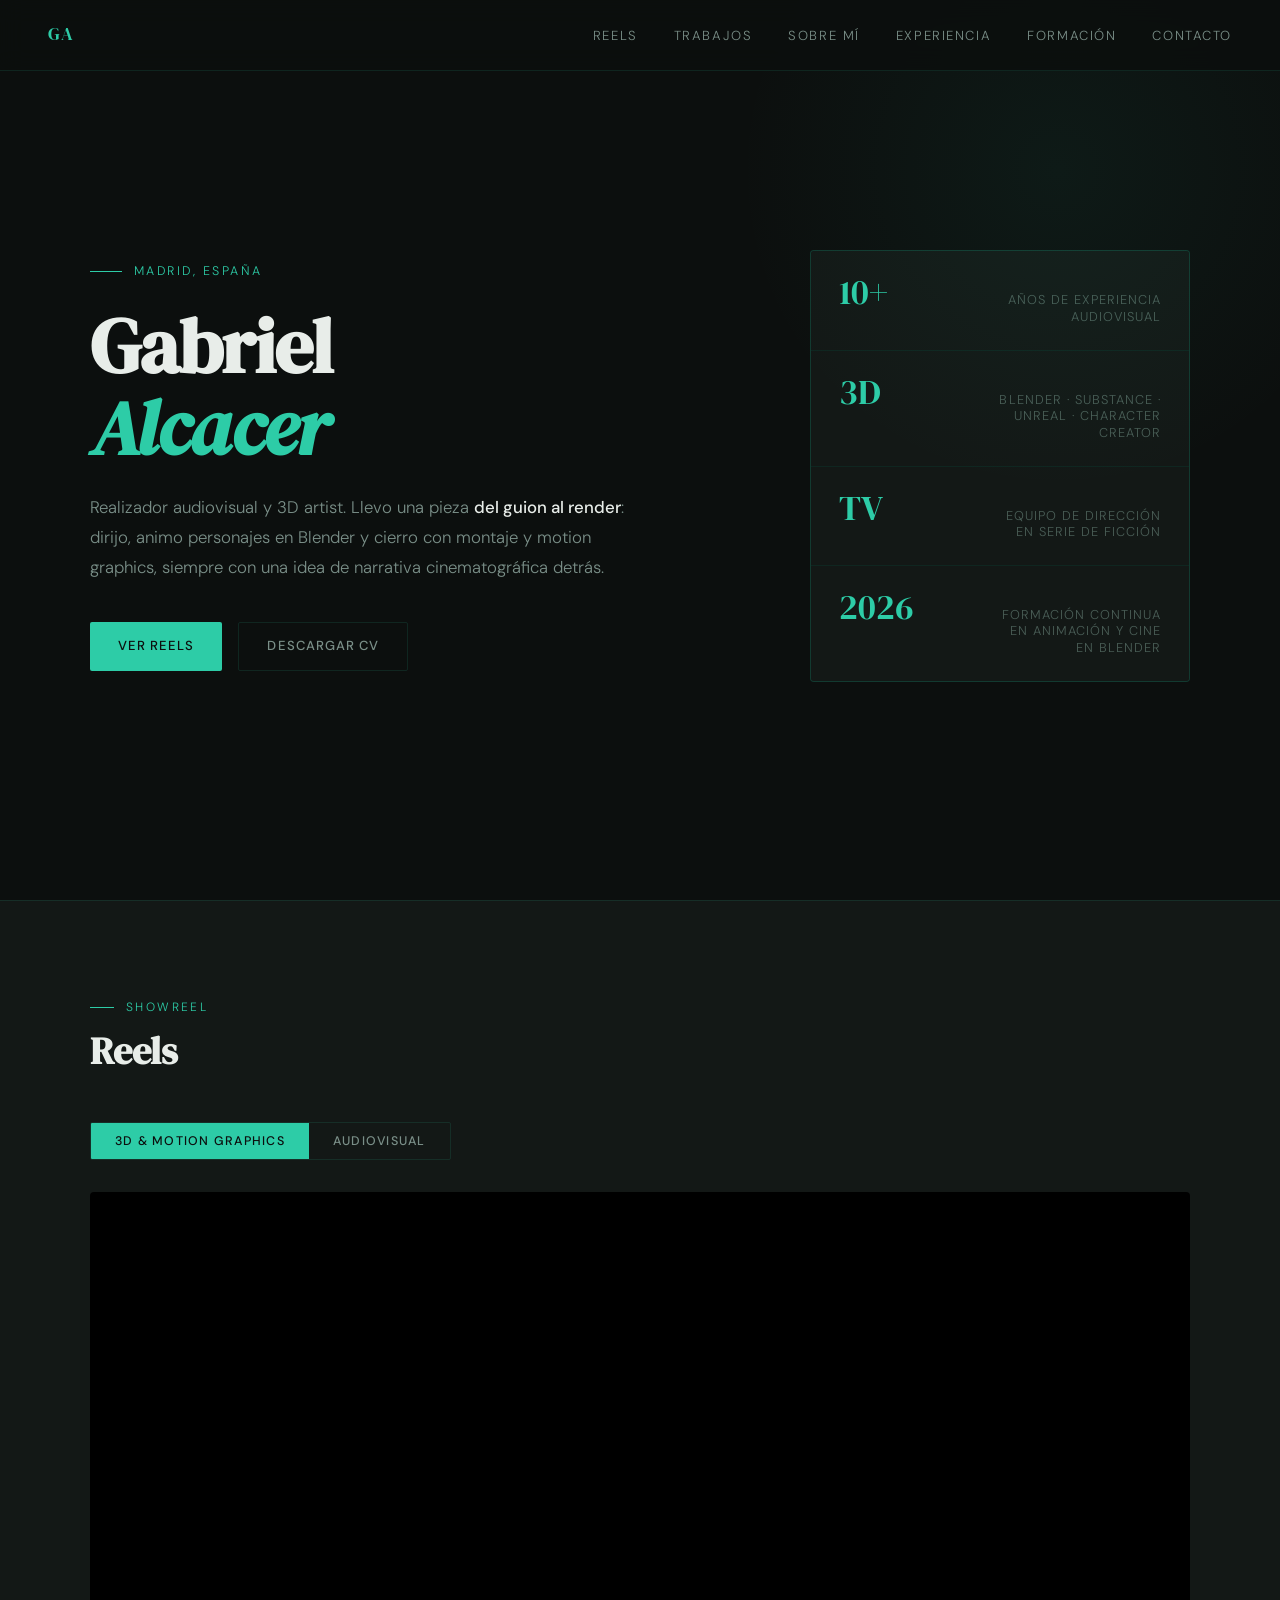
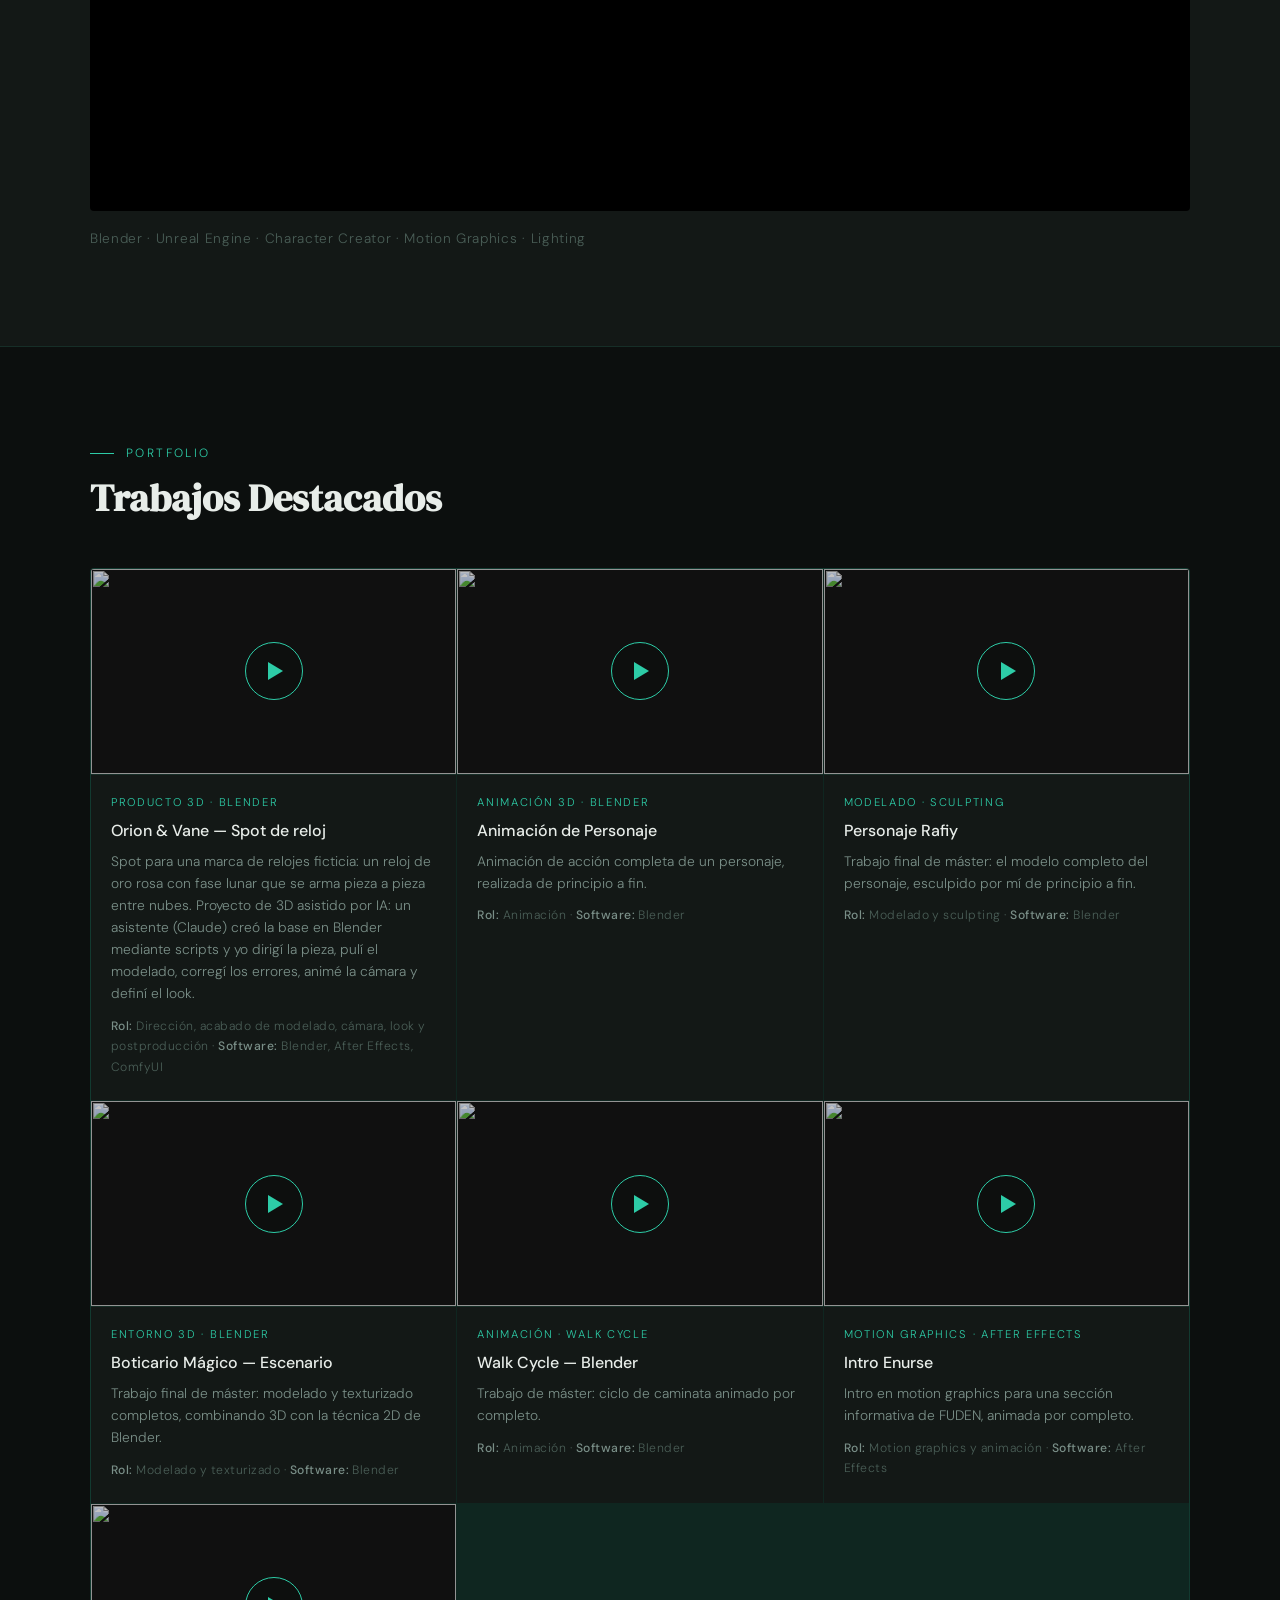
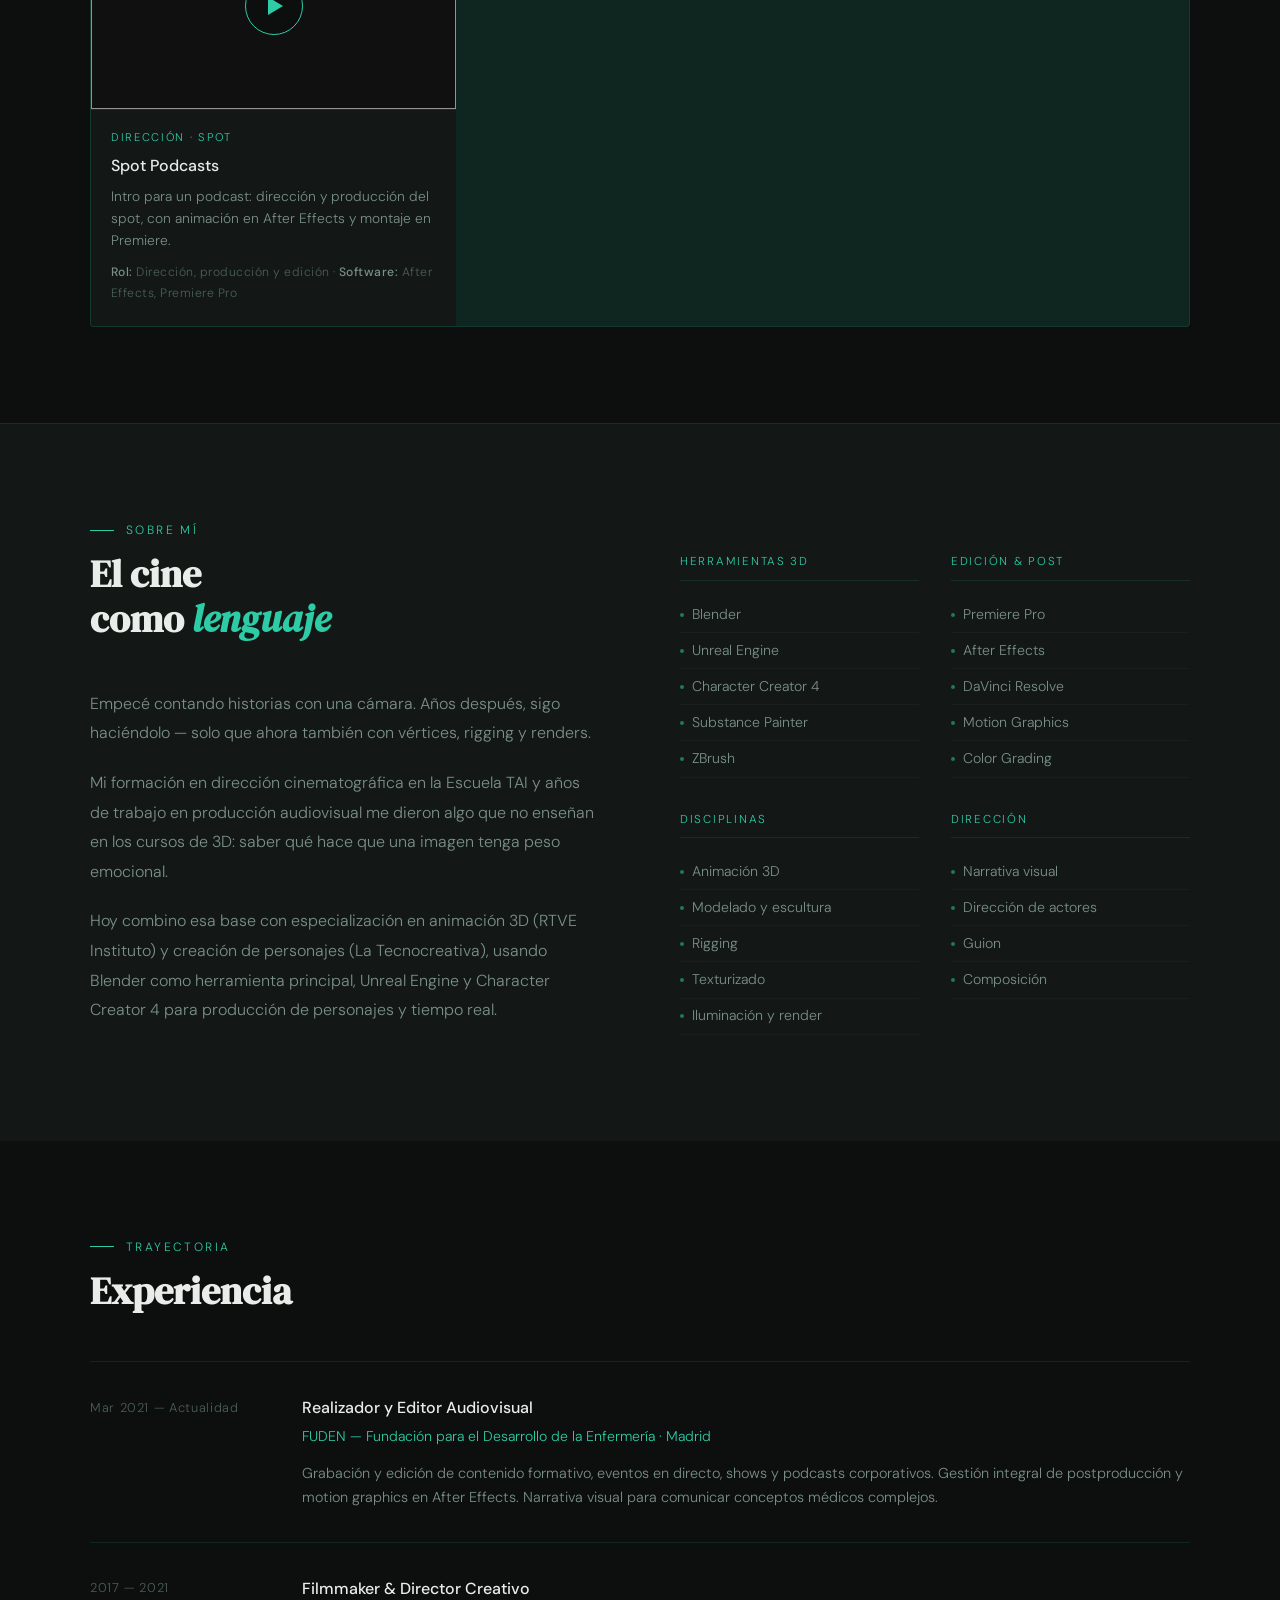
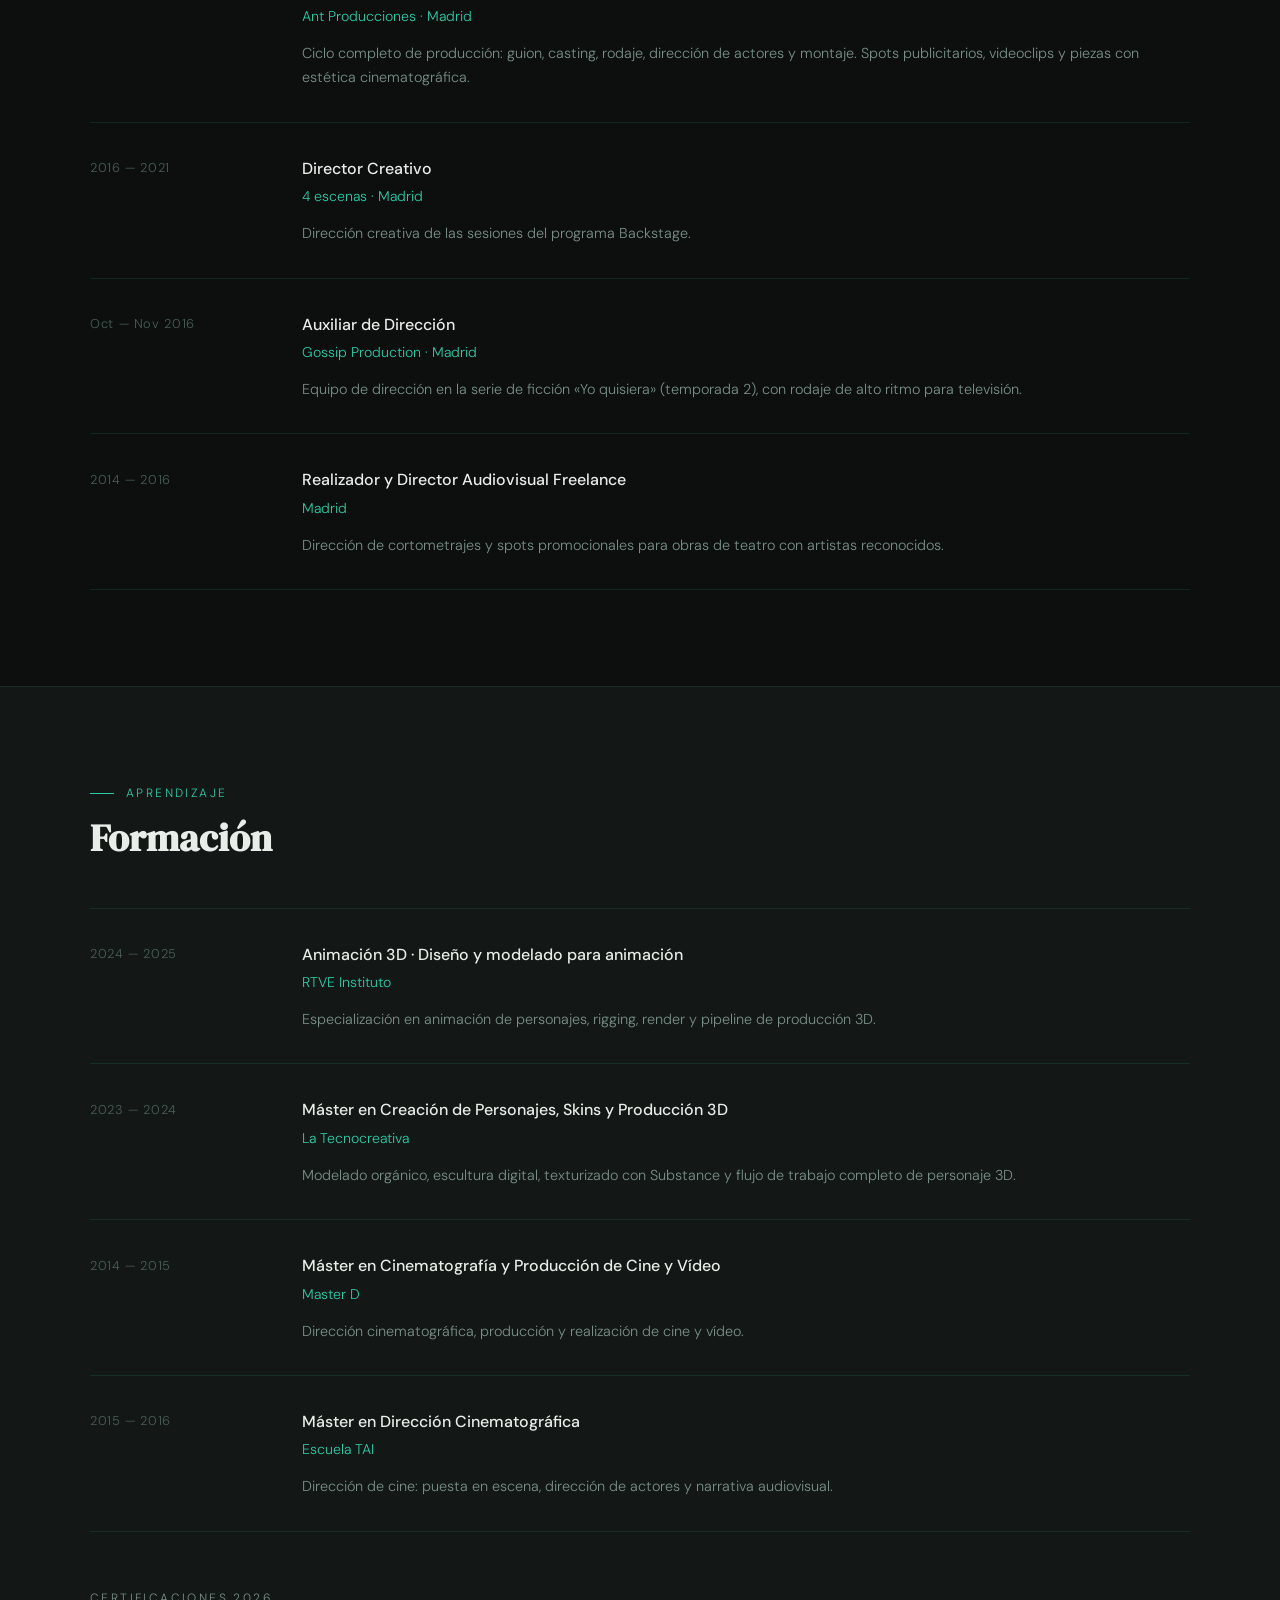
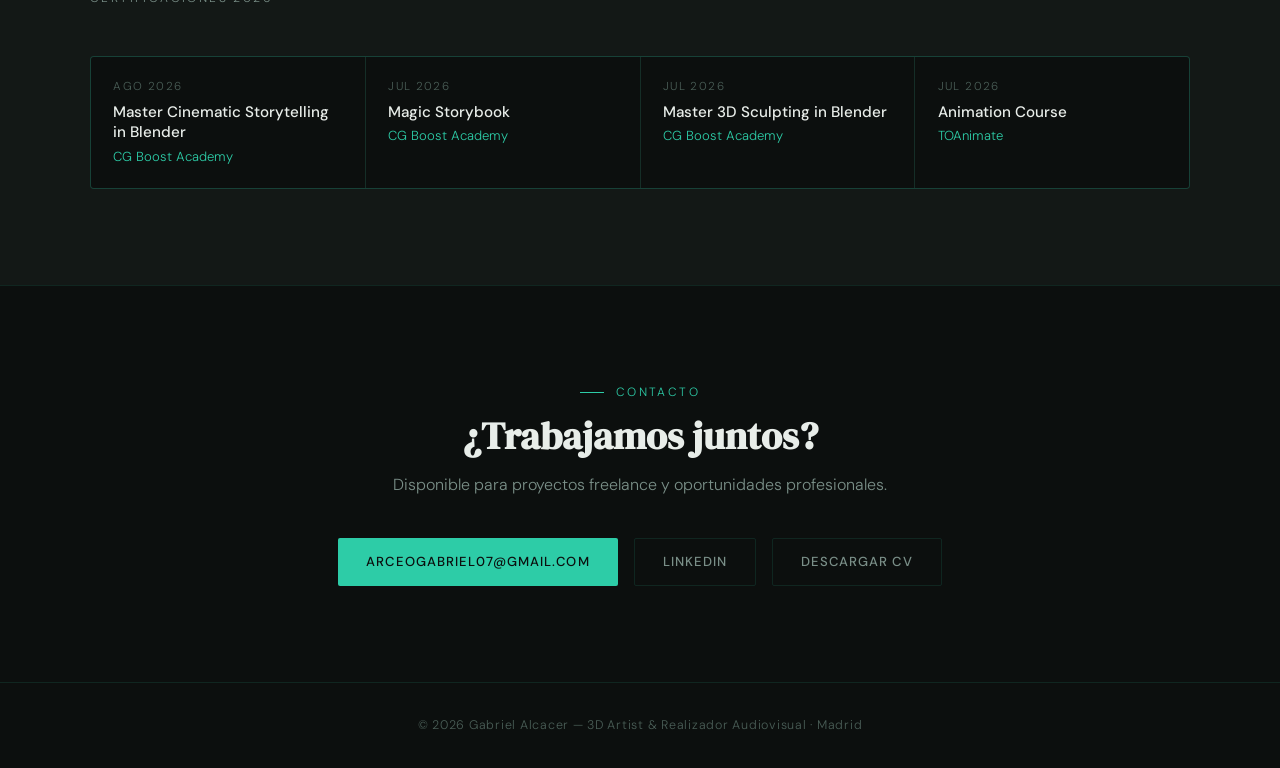
==== commit c3065049: "Add files via upload" ====
--- a/index.html
+++ b/index.html
@@ -131,7 +131,7 @@
       </div>
     </div>
     <div class="hero-stats">
-      <div class="stat-item"><span class="stat-number">5+</span><span class="stat-label">años de experiencia audiovisual</span></div>
+      <div class="stat-item"><span class="stat-number">10+</span><span class="stat-label">años de experiencia audiovisual</span></div>
       <div class="stat-item"><span class="stat-number">3D</span><span class="stat-label">Blender · Substance · Unreal · Character Creator</span></div>
       <div class="stat-item"><span class="stat-number">TV</span><span class="stat-label">Equipo de dirección en serie de ficción</span></div>
       <div class="stat-item"><span class="stat-number">2026</span><span class="stat-label">Formación continua en animación y cine en Blender</span></div>
@@ -241,6 +241,10 @@
       <div class="exp-item fade-in">
         <p class="exp-period">Oct — Nov 2016</p>
         <div><p class="exp-role">Auxiliar de Dirección</p><p class="exp-company">Gossip Production · Madrid</p><p class="exp-desc">Equipo de dirección en la serie de ficción «Yo quisiera» (temporada 2), con rodaje de alto ritmo para televisión.</p></div>
+      </div>
+      <div class="exp-item fade-in">
+        <p class="exp-period">2014 — 2016</p>
+        <div><p class="exp-role">Realizador y Director Audiovisual Freelance</p><p class="exp-company">Madrid</p><p class="exp-desc">Dirección de cortometrajes y spots promocionales para obras de teatro con artistas reconocidos.</p></div>
       </div>
     </div>
   </div>
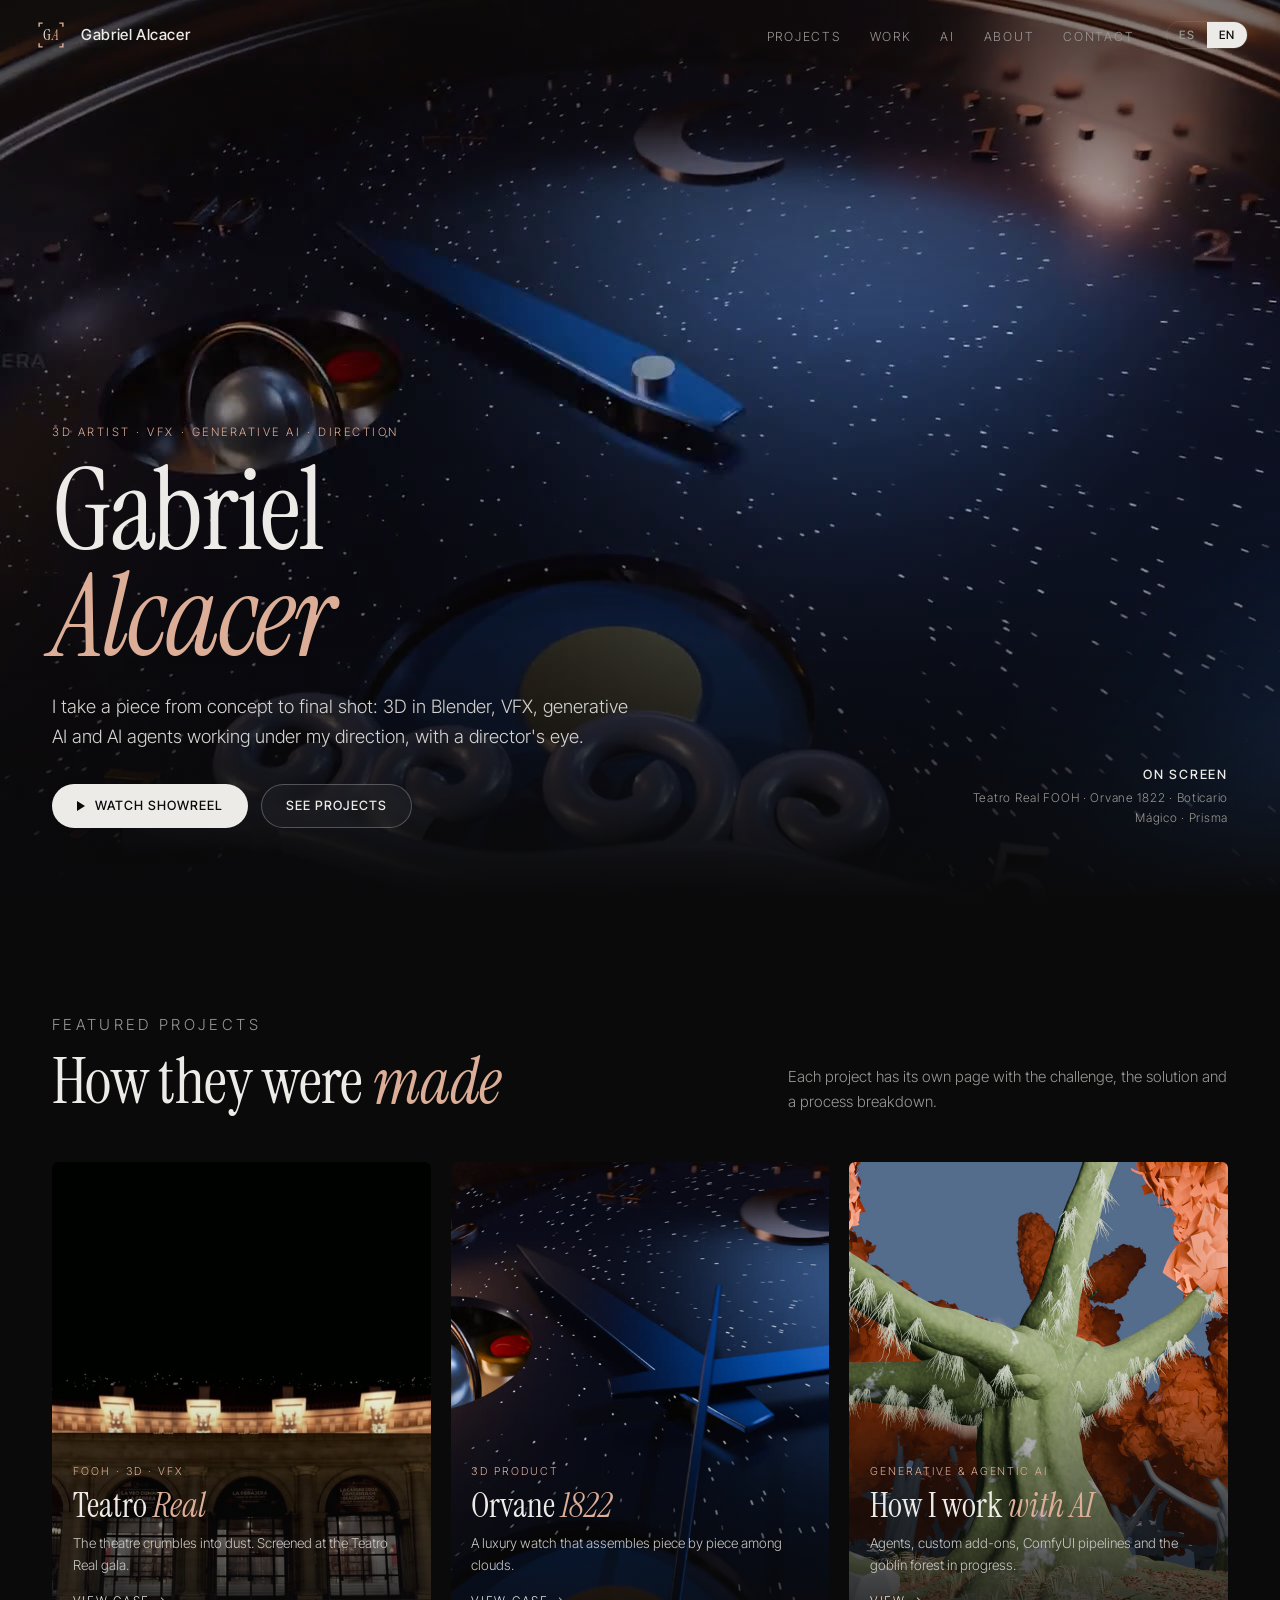
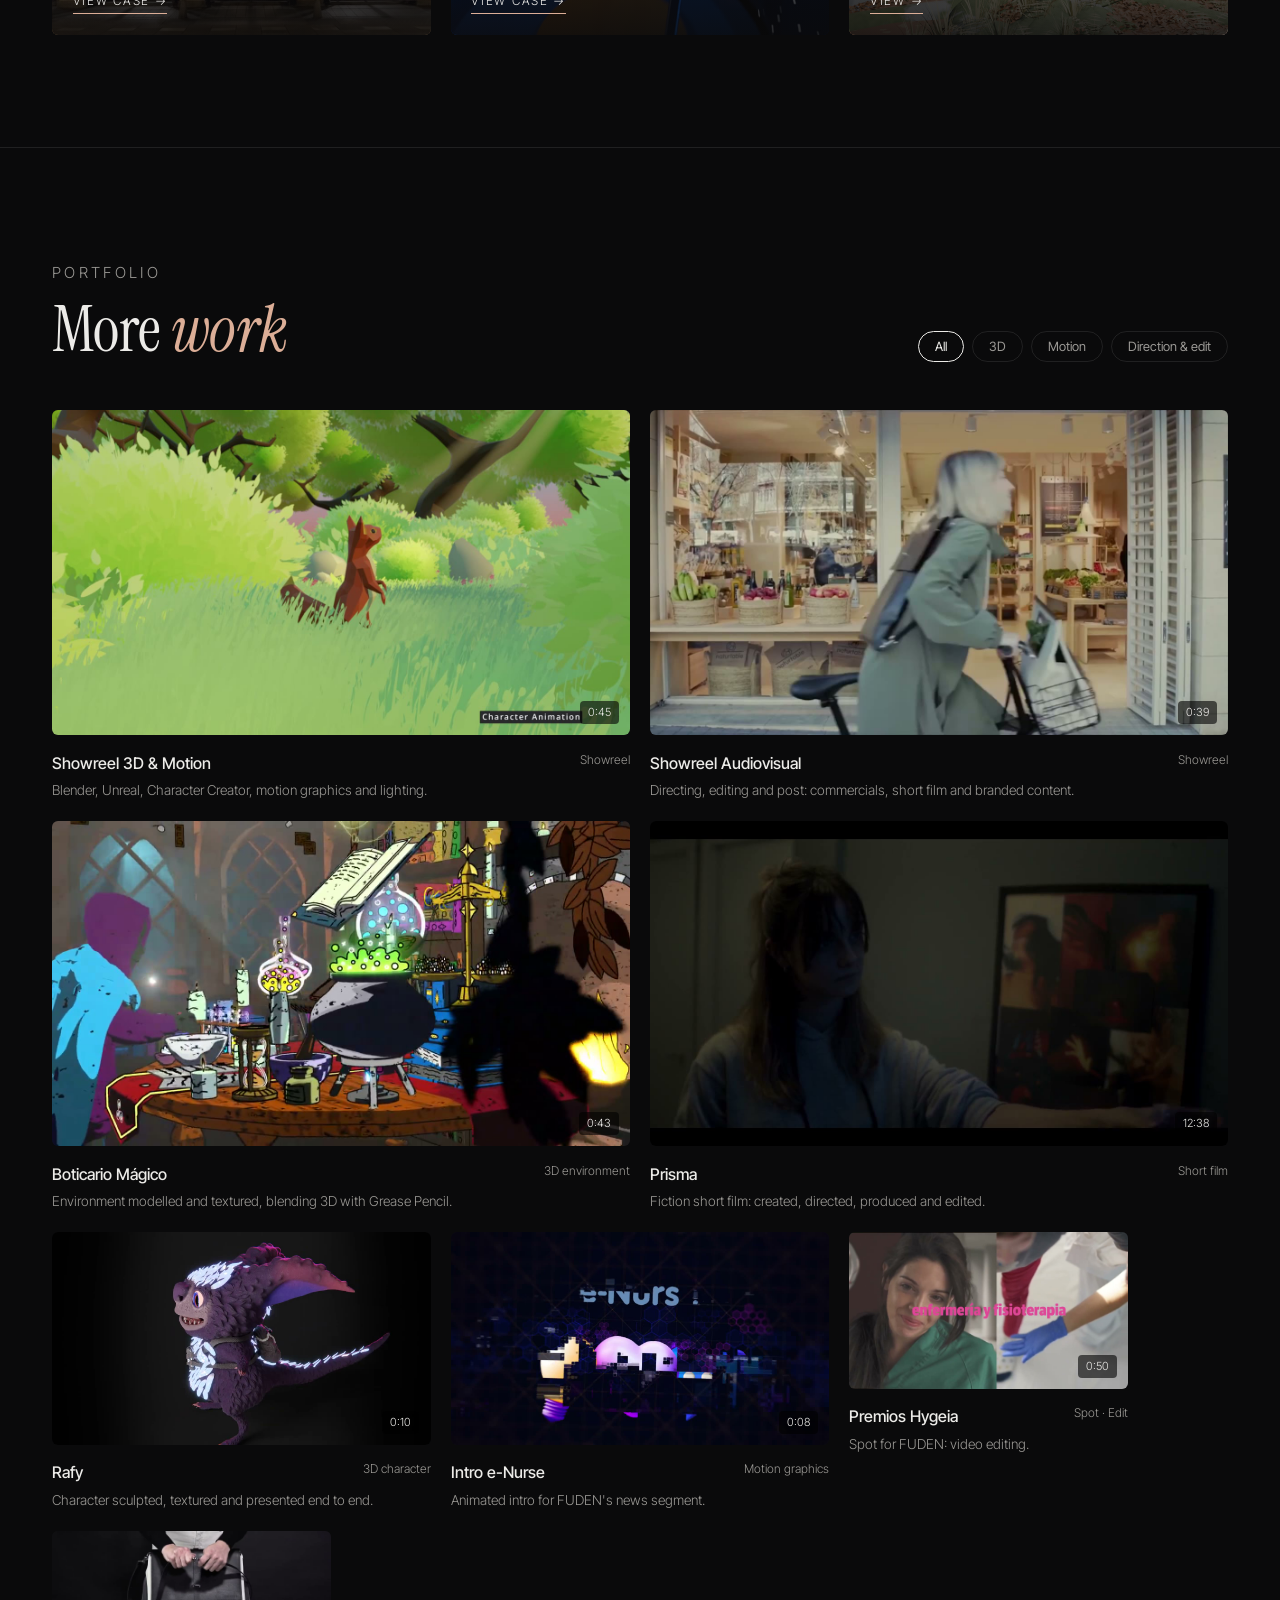
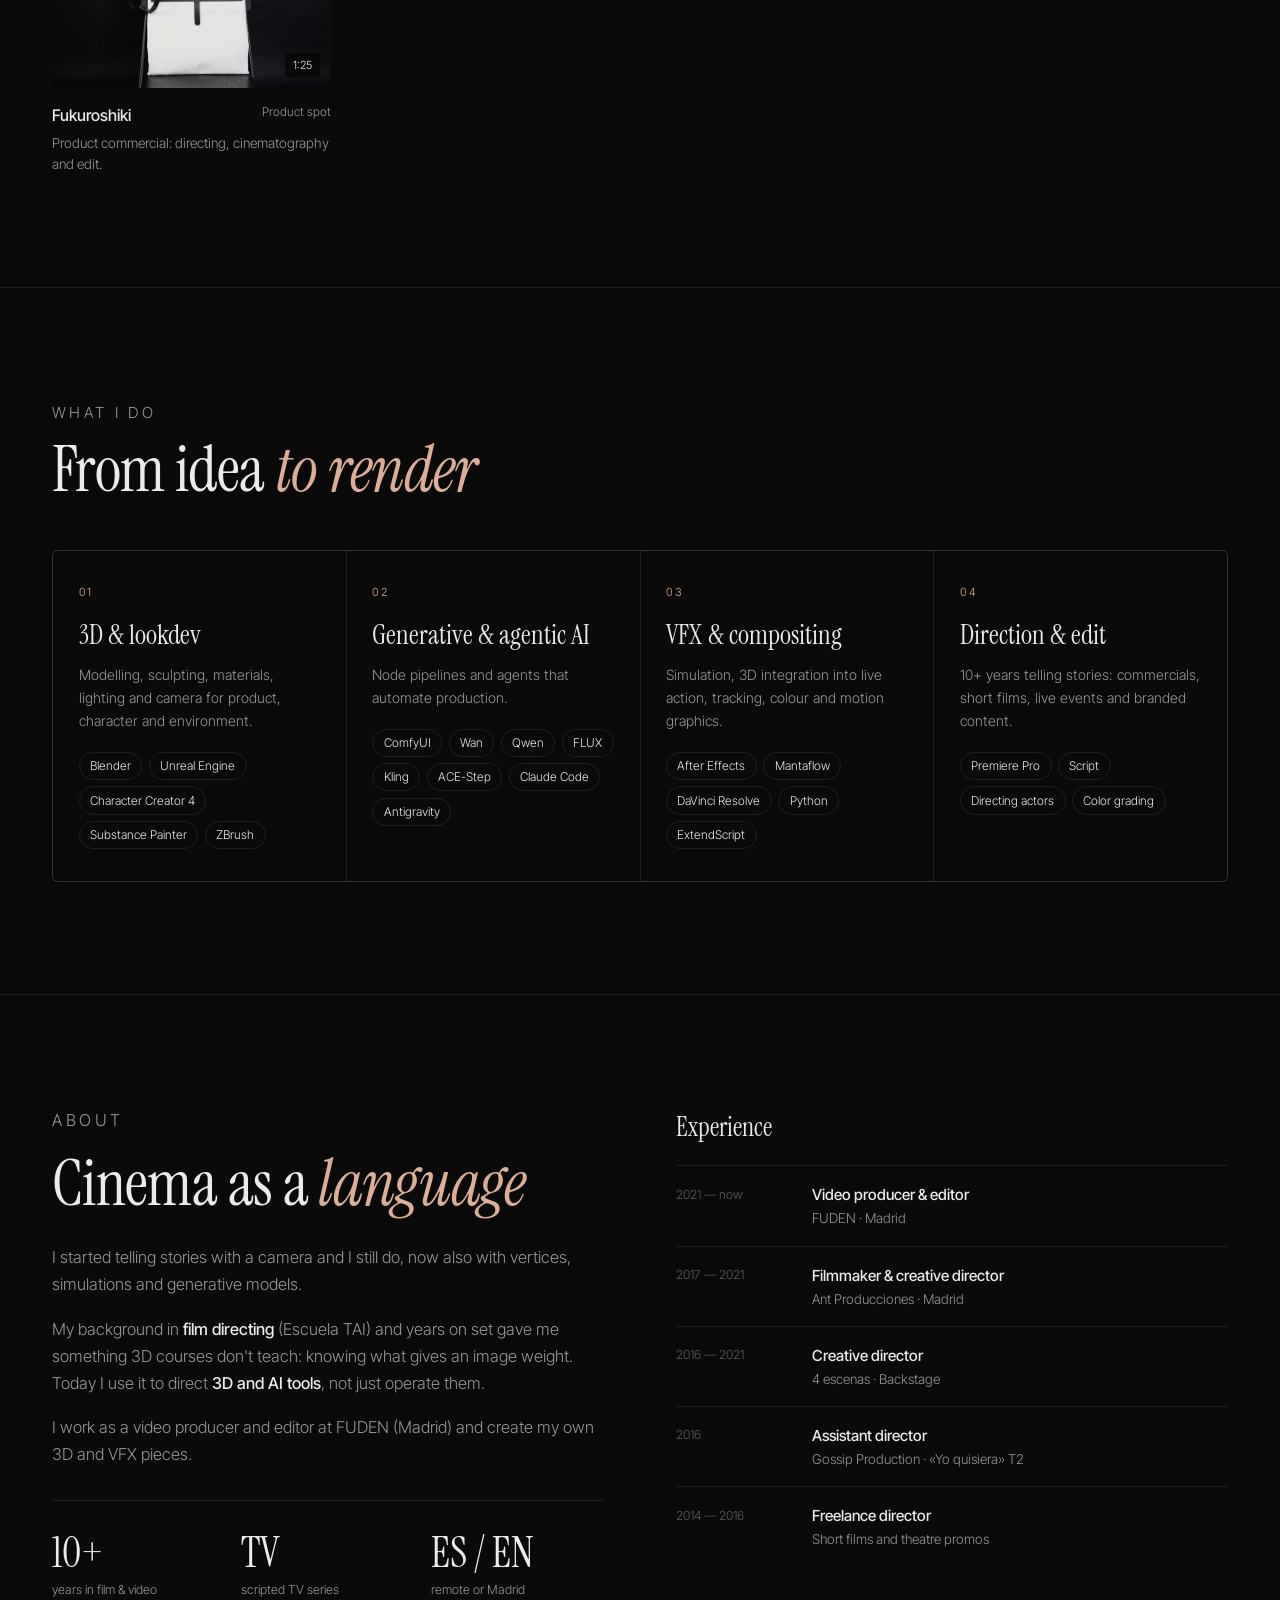
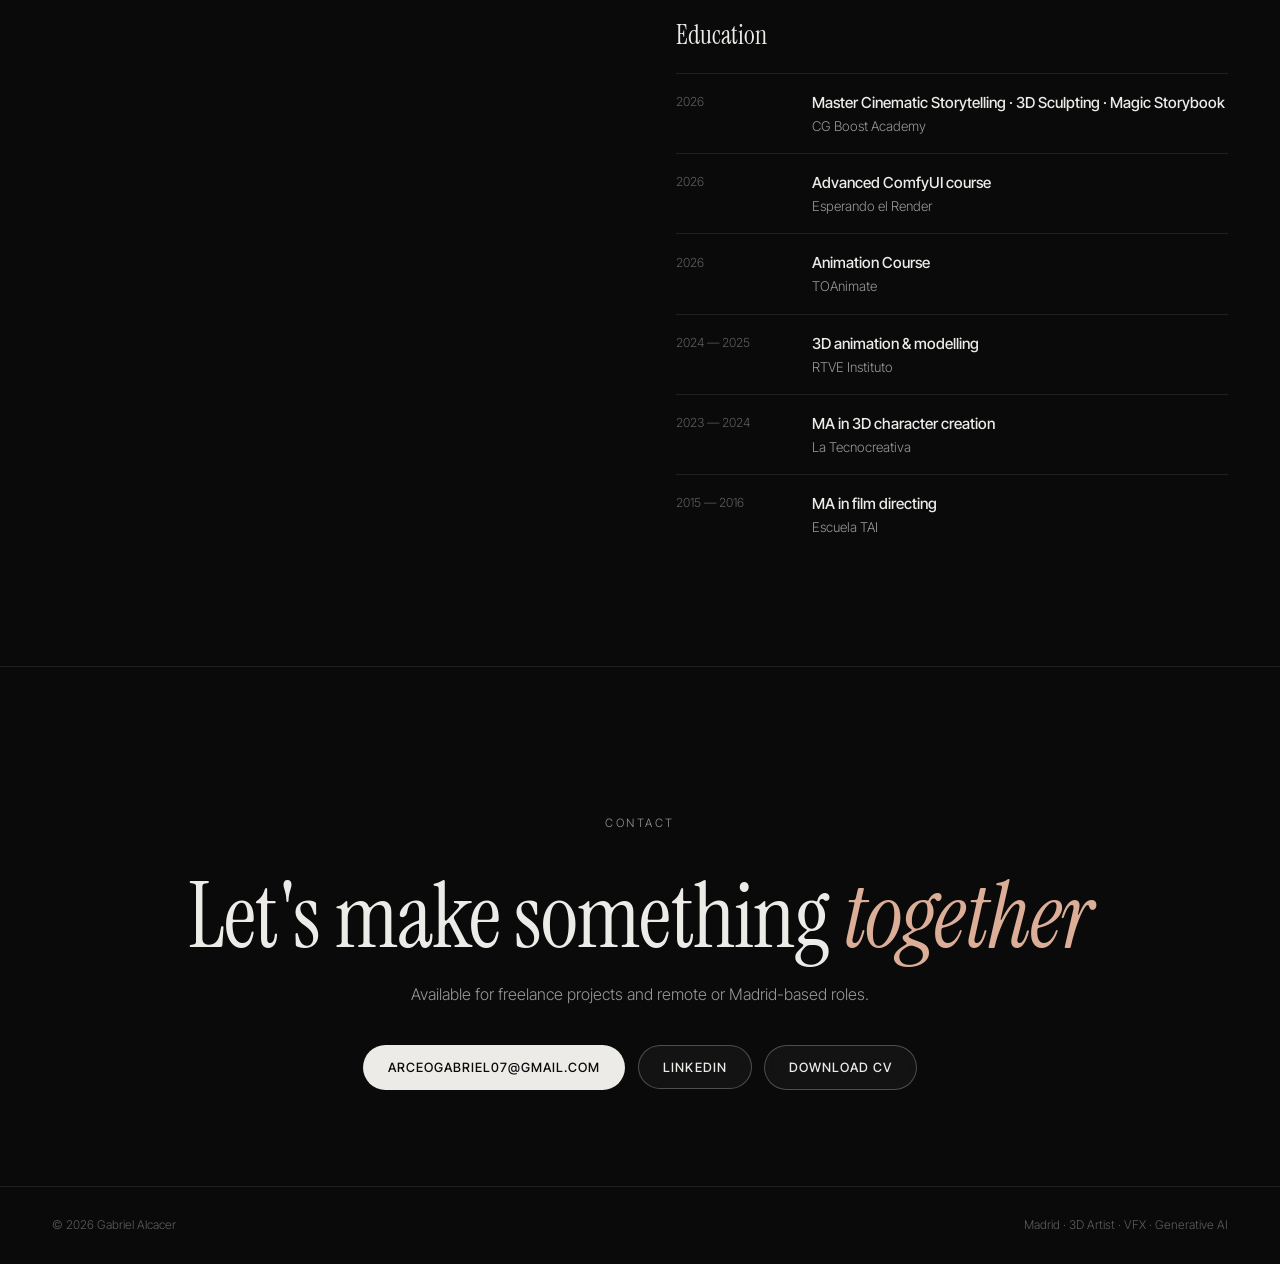
==== commit 5d32cd49: "Nueva web: portada con montaje, casos Teatro Real y Orvane, pagina de IA, ES/EN y videos propios Co-" ====
--- a/index.html
+++ b/index.html
@@ -3,320 +3,203 @@
 <head>
 <meta charset="UTF-8">
 <meta name="viewport" content="width=device-width, initial-scale=1.0">
-<title>Gabriel Alcacer — 3D Artist & Realizador Audiovisual</title>
-<meta name="description" content="Realizador audiovisual y 3D artist en Madrid. Narrativa cinematográfica, animación de personajes y motion graphics con Blender, Unreal y After Effects.">
+<title>Gabriel Alcacer — 3D Artist · VFX · Generative AI</title>
+<meta name="description" content="Gabriel Alcacer, 3D artist y realizador en Madrid. 3D, VFX, IA generativa y agéntica, y dirección.">
+<meta property="og:title" content="Gabriel Alcacer — 3D Artist · VFX · Generative AI">
+<meta property="og:description" content="Gabriel Alcacer, 3D artist y realizador en Madrid. 3D, VFX, IA generativa y agéntica, y dirección.">
+<meta property="og:image" content="media/hero.jpg">
+<link rel="icon" href="media/logo.svg" type="image/svg+xml">
 <link rel="preconnect" href="https://fonts.googleapis.com">
-<link href="https://fonts.googleapis.com/css2?family=DM+Serif+Display:ital@0;1&family=DM+Sans:wght@300;400;500&display=swap" rel="stylesheet">
-<style>
-  *, *::before, *::after { box-sizing: border-box; margin: 0; padding: 0; }
-  :root { --bg: #0c0f0e; --surface: #131816; --surface2: #1a1f1d; --teal: #2dcca7; --teal-dim: #1a7a64; --text: #e8ede9; --text-muted: #7a8f88; --text-dim: #4a5e57; --border: rgba(45,204,167,0.12); }
-  html { scroll-behavior: smooth; }
-  body { background: var(--bg); color: var(--text); font-family: 'DM Sans', sans-serif; font-weight: 300; line-height: 1.7; overflow-x: hidden; }
-  nav { position: fixed; top: 0; left: 0; right: 0; z-index: 100; display: flex; justify-content: space-between; align-items: center; padding: 1.25rem 3rem; background: rgba(12,15,14,0.85); backdrop-filter: blur(12px); border-bottom: 1px solid var(--border); }
-  .nav-logo { font-family: 'DM Serif Display', serif; font-size: 1.1rem; color: var(--teal); letter-spacing: 0.04em; text-decoration: none; }
-  .nav-links { display: flex; gap: 2.25rem; list-style: none; }
-  .nav-links a { color: var(--text-muted); text-decoration: none; font-size: 0.82rem; letter-spacing: 0.12em; text-transform: uppercase; transition: color 0.2s; }
-  .nav-links a:hover { color: var(--teal); }
-  .hero { min-height: 100vh; display: flex; align-items: center; padding: 6rem 3rem 4rem; position: relative; overflow: hidden; }
-  .hero::before { content: ''; position: absolute; top: -20%; right: -10%; width: 700px; height: 700px; background: radial-gradient(ellipse at center, rgba(45,204,167,0.06) 0%, transparent 65%); pointer-events: none; }
-  .hero-inner { max-width: 1100px; margin: 0 auto; width: 100%; display: grid; grid-template-columns: 1fr 380px; gap: 4rem; align-items: center; }
-  .hero-eyebrow { font-size: 0.78rem; letter-spacing: 0.2em; text-transform: uppercase; color: var(--teal); margin-bottom: 1.5rem; display: flex; align-items: center; gap: 0.75rem; }
-  .hero-eyebrow::before { content: ''; display: block; width: 32px; height: 1px; background: var(--teal); }
-  h1 { font-family: 'DM Serif Display', serif; font-size: clamp(3rem, 6vw, 5.5rem); line-height: 1.05; letter-spacing: -0.02em; color: var(--text); margin-bottom: 1.5rem; }
-  h1 em { font-style: italic; color: var(--teal); }
-  .hero-desc { font-size: 1.05rem; color: var(--text-muted); max-width: 540px; margin-bottom: 2.5rem; line-height: 1.8; }
-  .hero-desc strong { font-weight: 500; color: var(--text); }
-  .btn-group { display: flex; gap: 1rem; flex-wrap: wrap; }
-  .btn { display: inline-flex; align-items: center; gap: 0.5rem; padding: 0.75rem 1.75rem; border-radius: 2px; font-family: 'DM Sans', sans-serif; font-size: 0.82rem; font-weight: 500; letter-spacing: 0.08em; text-transform: uppercase; text-decoration: none; transition: all 0.2s; cursor: pointer; border: none; }
-  .btn-primary { background: var(--teal); color: #0c0f0e; }
-  .btn-primary:hover { background: #3de0b9; }
-  .btn-ghost { background: transparent; color: var(--text-muted); border: 1px solid var(--border); }
-  .btn-ghost:hover { border-color: var(--teal); color: var(--teal); }
-  .hero-stats { display: flex; flex-direction: column; gap: 1px; background: var(--border); border: 1px solid var(--border); border-radius: 4px; overflow: hidden; }
-  .stat-item { background: var(--surface); padding: 1.5rem 1.75rem; display: flex; justify-content: space-between; align-items: baseline; gap: 1rem; }
-  .stat-number { font-family: 'DM Serif Display', serif; font-size: 2.2rem; color: var(--teal); line-height: 1; }
-  .stat-label { font-size: 0.8rem; color: var(--text-dim); letter-spacing: 0.08em; text-transform: uppercase; text-align: right; line-height: 1.3; max-width: 170px; }
-  section { padding: 6rem 3rem; }
-  .container { max-width: 1100px; margin: 0 auto; }
-  .section-label { font-size: 0.75rem; letter-spacing: 0.2em; text-transform: uppercase; color: var(--teal); margin-bottom: 0.75rem; display: flex; align-items: center; gap: 0.75rem; }
-  .section-label::before { content: ''; display: block; width: 24px; height: 1px; background: var(--teal); }
-  h2 { font-family: 'DM Serif Display', serif; font-size: clamp(1.8rem, 3vw, 2.8rem); line-height: 1.15; margin-bottom: 3rem; color: var(--text); }
-  h2 em { font-family: 'DM Serif Display', serif; font-style: italic; color: var(--teal); }
-  #reels { background: var(--surface); border-top: 1px solid var(--border); border-bottom: 1px solid var(--border); }
-  .reels-tabs { display: flex; gap: 0; margin-bottom: 2rem; border: 1px solid var(--border); border-radius: 2px; overflow: hidden; width: fit-content; }
-  .tab-btn { padding: 0.65rem 1.5rem; font-family: 'DM Sans', sans-serif; font-size: 0.78rem; font-weight: 500; letter-spacing: 0.1em; text-transform: uppercase; background: transparent; color: var(--text-muted); border: none; cursor: pointer; transition: all 0.2s; }
-  .tab-btn.active { background: var(--teal); color: #0c0f0e; }
-  .tab-btn:hover:not(.active) { color: var(--teal); }
-  .reel-panel { display: none; }
-  .reel-panel.active { display: block; }
-  .reel-wrapper { position: relative; width: 100%; padding-bottom: 56.25%; border-radius: 4px; overflow: hidden; background: #000; }
-  .reel-wrapper iframe { position: absolute; top: 0; left: 0; width: 100%; height: 100%; border: none; }
-  .reel-desc { margin-top: 1rem; font-size: 0.85rem; color: var(--text-dim); letter-spacing: 0.05em; }
-  #trabajos { background: var(--bg); }
-  .works-grid { display: grid; grid-template-columns: repeat(auto-fit, minmax(320px, 1fr)); gap: 1px; background: var(--border); border: 1px solid var(--border); border-radius: 4px; overflow: hidden; }
-  .work-item { background: var(--surface); overflow: hidden; transition: background 0.2s; }
-  .work-item:hover { background: var(--surface2); }
-  .work-thumb { position: relative; padding-bottom: 56.25%; background: #111; cursor: pointer; }
-  .work-thumb img, .work-thumb iframe { position: absolute; top: 0; left: 0; width: 100%; height: 100%; border: none; object-fit: cover; }
-  .work-thumb button { position: absolute; inset: 0; width: 100%; height: 100%; background: rgba(12,15,14,0.25); border: none; cursor: pointer; display: flex; align-items: center; justify-content: center; transition: background 0.2s; }
-  .work-thumb:hover button { background: rgba(12,15,14,0.05); }
-  .play-icon { width: 58px; height: 58px; border-radius: 50%; background: rgba(12,15,14,0.7); border: 1px solid var(--teal); display: flex; align-items: center; justify-content: center; }
-  .play-icon::after { content: ''; margin-left: 4px; border-style: solid; border-width: 9px 0 9px 15px; border-color: transparent transparent transparent var(--teal); }
-  .work-info { padding: 1.1rem 1.25rem 1.4rem; border-top: 1px solid var(--border); }
-  .work-tag { font-size: 0.7rem; letter-spacing: 0.15em; text-transform: uppercase; color: var(--teal); margin-bottom: 0.3rem; }
-  .work-title { font-size: 1rem; font-weight: 500; color: var(--text); margin-bottom: 0.4rem; }
-  .work-desc { font-size: 0.86rem; color: var(--text-muted); line-height: 1.6; margin-bottom: 0.7rem; }
-  .work-meta { font-size: 0.76rem; color: var(--text-dim); letter-spacing: 0.04em; }
-  .work-meta b { font-weight: 500; color: var(--text-muted); }
-  #sobre-mi { background: var(--surface); border-top: 1px solid var(--border); }
-  .about-grid { display: grid; grid-template-columns: 1fr 1fr; gap: 5rem; align-items: start; }
-  .about-text p { color: var(--text-muted); font-size: 1rem; margin-bottom: 1.25rem; line-height: 1.85; }
-  .skills-cols { display: grid; grid-template-columns: 1fr 1fr; gap: 2rem; }
-  .skill-group-title { font-size: 0.72rem; letter-spacing: 0.15em; text-transform: uppercase; color: var(--teal); margin-bottom: 1rem; padding-bottom: 0.5rem; border-bottom: 1px solid var(--border); }
-  .skill-list { list-style: none; }
-  .skill-list li { font-size: 0.88rem; color: var(--text-muted); padding: 0.35rem 0; border-bottom: 1px solid rgba(255,255,255,0.03); display: flex; align-items: center; gap: 0.5rem; }
-  .skill-list li::before { content: ''; width: 4px; height: 4px; background: var(--teal-dim); border-radius: 50%; flex-shrink: 0; }
-  #experiencia { background: var(--bg); }
-  #formacion { background: var(--surface); border-top: 1px solid var(--border); }
-  .exp-list { display: flex; flex-direction: column; }
-  .exp-item { display: grid; grid-template-columns: 180px 1fr; gap: 2rem; padding: 2rem 0; border-bottom: 1px solid var(--border); }
-  .exp-item:first-child { border-top: 1px solid var(--border); }
-  .exp-period { font-size: 0.8rem; color: var(--text-dim); letter-spacing: 0.05em; padding-top: 0.15rem; }
-  .exp-role { font-weight: 500; font-size: 1rem; margin-bottom: 0.2rem; }
-  .exp-company { color: var(--teal); font-size: 0.88rem; margin-bottom: 0.75rem; }
-  .exp-desc { color: var(--text-muted); font-size: 0.9rem; line-height: 1.7; }
-  .cert-grid { display: grid; grid-template-columns: repeat(auto-fit, minmax(240px, 1fr)); gap: 1px; background: var(--border); border: 1px solid var(--border); border-radius: 4px; overflow: hidden; margin-top: 3rem; }
-  .cert { background: var(--bg); padding: 1.25rem 1.4rem; }
-  .cert-date { font-size: 0.72rem; letter-spacing: 0.12em; text-transform: uppercase; color: var(--text-dim); margin-bottom: 0.3rem; }
-  .cert-name { font-size: 0.95rem; font-weight: 500; color: var(--text); line-height: 1.35; margin-bottom: 0.2rem; }
-  .cert-org { font-size: 0.82rem; color: var(--teal); }
-  .sub-title { font-size: 0.75rem; letter-spacing: 0.2em; text-transform: uppercase; color: var(--text-muted); margin: 3.5rem 0 0; }
-  #contacto { background: var(--bg); border-top: 1px solid var(--border); text-align: center; }
-  #contacto h2 { margin-bottom: 0.75rem; }
-  #contacto .sub { color: var(--text-muted); margin-bottom: 2.5rem; font-size: 1rem; }
-  .contact-links { display: flex; justify-content: center; gap: 1rem; flex-wrap: wrap; }
-  footer { padding: 2rem 3rem; text-align: center; border-top: 1px solid var(--border); color: var(--text-dim); font-size: 0.78rem; letter-spacing: 0.06em; }
-  .fade-in { opacity: 0; transform: translateY(20px); transition: opacity 0.6s ease, transform 0.6s ease; }
-  .fade-in.visible { opacity: 1; transform: translateY(0); }
-  @media (max-width: 900px) { .nav-links { gap: 1.25rem; } }
-  @media (max-width: 768px) {
-    nav { padding: 1rem 1.5rem; } .nav-links { display: none; }
-    .hero { padding: 5rem 1.5rem 3rem; } .hero-inner { grid-template-columns: 1fr; gap: 3rem; }
-    section { padding: 4rem 1.5rem; } .about-grid { grid-template-columns: 1fr; gap: 3rem; }
-    .exp-item { grid-template-columns: 1fr; gap: 0.5rem; }
-  }
-</style>
+<link rel="preconnect" href="https://fonts.gstatic.com" crossorigin>
+<link href="https://fonts.googleapis.com/css2?family=Instrument+Serif:ital@0;1&family=Inter+Tight:wght@300;400;500;600&display=swap" rel="stylesheet">
+<link rel="stylesheet" href="styles.css">
 </head>
 <body>
-<nav>
-  <a class="nav-logo" href="#">GA</a>
-  <ul class="nav-links">
-    <li><a href="#reels">Reels</a></li>
-    <li><a href="#trabajos">Trabajos</a></li>
-    <li><a href="#sobre-mi">Sobre mí</a></li>
-    <li><a href="#experiencia">Experiencia</a></li>
-    <li><a href="#formacion">Formación</a></li>
-    <li><a href="#contacto">Contacto</a></li>
-  </ul>
+
+<nav id="nav">
+  <a class="brand" href="./" aria-label="Gabriel Alcacer">
+    <!-- Logo "Visor": encuadre de cámara + GA -->
+    <svg viewBox="0 0 64 64" aria-hidden="true"><g fill="none" stroke="#dcae97" stroke-width="2.4"><path d="M18 12h-6v6M46 12h6v6M18 52h-6v-6M46 52h6v-6"/></g><text x="32" y="41" text-anchor="middle" font-family="Instrument Serif, Georgia, serif" font-size="25" fill="#ecebe8">G<tspan font-style="italic" fill="#dcae97">A</tspan></text></svg>
+    Gabriel Alcacer
+  </a>
+  <div class="nav-r">
+    <ul class="nav-links">
+      <li><a href="./#projects"><span class="es">Proyectos</span><span class="en">Projects</span></a></li>
+      <li><a href="./#work"><span class="es">Trabajos</span><span class="en">Work</span></a></li>
+      <li><a href="ia.html"><span class="es">IA</span><span class="en">AI</span></a></li>
+      <li><a href="./#about"><span class="es">Sobre mí</span><span class="en">About</span></a></li>
+      <li><a href="./#contact"><span class="es">Contacto</span><span class="en">Contact</span></a></li>
+    </ul>
+    <div class="lang" role="group" aria-label="Idioma / Language">
+      <button type="button" data-lang="es">ES</button>
+      <button type="button" data-lang="en">EN</button>
+    </div>
+  </div>
 </nav>
-<section class="hero" id="inicio">
-  <div class="hero-inner">
-    <div>
-      <p class="hero-eyebrow">Madrid, España</p>
-      <h1>Gabriel<br><em>Alcacer</em></h1>
-      <p class="hero-desc">Realizador audiovisual y 3D artist. Llevo una pieza <strong>del guion al render</strong>: dirijo, animo personajes en Blender y cierro con montaje y motion graphics, siempre con una idea de narrativa cinematográfica detrás.</p>
-      <div class="btn-group">
-        <a href="#reels" class="btn btn-primary">Ver Reels</a>
-        <a href="https://gabrielalcacer.github.io/CV_Gabriel_Alcacer.pdf" class="btn btn-ghost" download>Descargar CV</a>
-      </div>
-    </div>
-    <div class="hero-stats">
-      <div class="stat-item"><span class="stat-number">10+</span><span class="stat-label">años de experiencia audiovisual</span></div>
-      <div class="stat-item"><span class="stat-number">3D</span><span class="stat-label">Blender · Substance · Unreal · Character Creator</span></div>
-      <div class="stat-item"><span class="stat-number">TV</span><span class="stat-label">Equipo de dirección en serie de ficción</span></div>
-      <div class="stat-item"><span class="stat-number">2026</span><span class="stat-label">Formación continua en animación y cine en Blender</span></div>
-    </div>
-  </div>
-</section>
-
-<section id="reels">
-  <div class="container">
-    <p class="section-label fade-in">Showreel</p>
-    <h2 class="fade-in">Reels</h2>
-    <div class="reels-tabs fade-in">
-      <button class="tab-btn active" onclick="switchTab('3d', this)">3D & Motion Graphics</button>
-      <button class="tab-btn" onclick="switchTab('av', this)">Audiovisual</button>
-    </div>
-    <div id="panel-3d" class="reel-panel active fade-in">
-      <div class="reel-wrapper">
-        <iframe src="https://www.youtube.com/embed/5S6wirKFT_s" title="Reel 3D y Motion Graphics" allowfullscreen loading="lazy"></iframe>
-      </div>
-      <p class="reel-desc">Blender · Unreal Engine · Character Creator · Motion Graphics · Lighting</p>
-    </div>
-    <div id="panel-av" class="reel-panel fade-in">
-      <div class="reel-wrapper">
-        <iframe src="https://www.youtube.com/embed/x7fCFncXKSU" title="Reel Audiovisual" allowfullscreen loading="lazy"></iframe>
-      </div>
-      <p class="reel-desc">Dirección · Edición · Postproducción · Spots · Cortometraje</p>
-    </div>
-  </div>
-</section>
-
-<section id="trabajos">
-  <div class="container">
-    <p class="section-label fade-in">Portfolio</p>
-    <h2 class="fade-in">Trabajos Destacados</h2>
-    <div class="works-grid">
-      <div class="work-item fade-in">
-        <div class="work-thumb" data-yt="a48fPq8nJkE"></div>
-        <div class="work-info"><p class="work-tag">Producto 3D · Blender</p><p class="work-title">Orion & Vane — Spot de reloj</p><p class="work-desc">Spot para una marca de relojes ficticia: un reloj de oro rosa con fase lunar que se arma pieza a pieza entre nubes. Proyecto de 3D asistido por IA: un asistente (Claude) creó la base en Blender mediante scripts y yo dirigí la pieza, pulí el modelado, corregí los errores, animé la cámara y definí el look.</p><p class="work-meta"><b>Rol:</b> Dirección, acabado de modelado, cámara, look y postproducción · <b>Software:</b> Blender, After Effects, ComfyUI</p></div>
-      </div>
-      <div class="work-item fade-in">
-        <div class="work-thumb" data-yt="uCiACHimSWY"></div>
-        <div class="work-info"><p class="work-tag">Animación 3D · Blender</p><p class="work-title">Animación de Personaje</p><p class="work-desc">Animación de acción completa de un personaje, realizada de principio a fin.</p><p class="work-meta"><b>Rol:</b> Animación · <b>Software:</b> Blender</p></div>
-      </div>
-      <div class="work-item fade-in">
-        <div class="work-thumb" data-yt="Tcq2NvWVifs"></div>
-        <div class="work-info"><p class="work-tag">Modelado · Sculpting</p><p class="work-title">Personaje Rafiy</p><p class="work-desc">Trabajo final de máster: el modelo completo del personaje, esculpido por mí de principio a fin.</p><p class="work-meta"><b>Rol:</b> Modelado y sculpting · <b>Software:</b> Blender</p></div>
-      </div>
-      <div class="work-item fade-in">
-        <div class="work-thumb" data-yt="15GQ1AInk1g"></div>
-        <div class="work-info"><p class="work-tag">Entorno 3D · Blender</p><p class="work-title">Boticario Mágico — Escenario</p><p class="work-desc">Trabajo final de máster: modelado y texturizado completos, combinando 3D con la técnica 2D de Blender.</p><p class="work-meta"><b>Rol:</b> Modelado y texturizado · <b>Software:</b> Blender</p></div>
-      </div>
-      <div class="work-item fade-in">
-        <div class="work-thumb" data-yt="5_K4tfFlF5Y"></div>
-        <div class="work-info"><p class="work-tag">Animación · Walk Cycle</p><p class="work-title">Walk Cycle — Blender</p><p class="work-desc">Trabajo de máster: ciclo de caminata animado por completo.</p><p class="work-meta"><b>Rol:</b> Animación · <b>Software:</b> Blender</p></div>
-      </div>
-      <div class="work-item fade-in">
-        <div class="work-thumb" data-yt="3B5BMSgJtM4"></div>
-        <div class="work-info"><p class="work-tag">Motion Graphics · After Effects</p><p class="work-title">Intro Enurse</p><p class="work-desc">Intro en motion graphics para una sección informativa de FUDEN, animada por completo.</p><p class="work-meta"><b>Rol:</b> Motion graphics y animación · <b>Software:</b> After Effects</p></div>
-      </div>
-      <div class="work-item fade-in">
-        <div class="work-thumb" data-yt="xmFuLzjlRq4"></div>
-        <div class="work-info"><p class="work-tag">Dirección · Spot</p><p class="work-title">Spot Podcasts</p><p class="work-desc">Intro para un podcast: dirección y producción del spot, con animación en After Effects y montaje en Premiere.</p><p class="work-meta"><b>Rol:</b> Dirección, producción y edición · <b>Software:</b> After Effects, Premiere Pro</p></div>
-      </div>
-    </div>
-  </div>
-</section>
-
-<section id="sobre-mi">
-  <div class="container">
-    <p class="section-label fade-in">Sobre mí</p>
-    <div class="about-grid">
-      <div class="about-text fade-in">
-        <h2>El cine<br>como <em>lenguaje</em></h2>
-        <p>Empecé contando historias con una cámara. Años después, sigo haciéndolo — solo que ahora también con vértices, rigging y renders.</p>
-        <p>Mi formación en dirección cinematográfica en la Escuela TAI y años de trabajo en producción audiovisual me dieron algo que no enseñan en los cursos de 3D: saber qué hace que una imagen tenga peso emocional.</p>
-        <p>Hoy combino esa base con especialización en animación 3D (RTVE Instituto) y creación de personajes (La Tecnocreativa), usando Blender como herramienta principal, Unreal Engine y Character Creator 4 para producción de personajes y tiempo real.</p>
-      </div>
-      <div class="fade-in">
-        <div class="skills-cols">
-          <div><p class="skill-group-title">Herramientas 3D</p><ul class="skill-list"><li>Blender</li><li>Unreal Engine</li><li>Character Creator 4</li><li>Substance Painter</li><li>ZBrush</li></ul></div>
-          <div><p class="skill-group-title">Edición & Post</p><ul class="skill-list"><li>Premiere Pro</li><li>After Effects</li><li>DaVinci Resolve</li><li>Motion Graphics</li><li>Color Grading</li></ul></div>
-          <div><p class="skill-group-title">Disciplinas</p><ul class="skill-list"><li>Animación 3D</li><li>Modelado y escultura</li><li>Rigging</li><li>Texturizado</li><li>Iluminación y render</li></ul></div>
-          <div><p class="skill-group-title">Dirección</p><ul class="skill-list"><li>Narrativa visual</li><li>Dirección de actores</li><li>Guion</li><li>Composición</li></ul></div>
-        </div>
-      </div>
-    </div>
-  </div>
-</section>
-
-<section id="experiencia">
-  <div class="container">
-    <p class="section-label fade-in">Trayectoria</p>
-    <h2 class="fade-in">Experiencia</h2>
-    <div class="exp-list">
-      <div class="exp-item fade-in">
-        <p class="exp-period">Mar 2021 — Actualidad</p>
-        <div><p class="exp-role">Realizador y Editor Audiovisual</p><p class="exp-company">FUDEN — Fundación para el Desarrollo de la Enfermería · Madrid</p><p class="exp-desc">Grabación y edición de contenido formativo, eventos en directo, shows y podcasts corporativos. Gestión integral de postproducción y motion graphics en After Effects. Narrativa visual para comunicar conceptos médicos complejos.</p></div>
-      </div>
-      <div class="exp-item fade-in">
-        <p class="exp-period">2017 — 2021</p>
-        <div><p class="exp-role">Filmmaker & Director Creativo</p><p class="exp-company">Ant Producciones · Madrid</p><p class="exp-desc">Ciclo completo de producción: guion, casting, rodaje, dirección de actores y montaje. Spots publicitarios, videoclips y piezas con estética cinematográfica.</p></div>
-      </div>
-      <div class="exp-item fade-in">
-        <p class="exp-period">2016 — 2021</p>
-        <div><p class="exp-role">Director Creativo</p><p class="exp-company">4 escenas · Madrid</p><p class="exp-desc">Dirección creativa de las sesiones del programa Backstage.</p></div>
-      </div>
-      <div class="exp-item fade-in">
-        <p class="exp-period">Oct — Nov 2016</p>
-        <div><p class="exp-role">Auxiliar de Dirección</p><p class="exp-company">Gossip Production · Madrid</p><p class="exp-desc">Equipo de dirección en la serie de ficción «Yo quisiera» (temporada 2), con rodaje de alto ritmo para televisión.</p></div>
-      </div>
-      <div class="exp-item fade-in">
-        <p class="exp-period">2014 — 2016</p>
-        <div><p class="exp-role">Realizador y Director Audiovisual Freelance</p><p class="exp-company">Madrid</p><p class="exp-desc">Dirección de cortometrajes y spots promocionales para obras de teatro con artistas reconocidos.</p></div>
-      </div>
-    </div>
-  </div>
-</section>
-
-<section id="formacion">
-  <div class="container">
-    <p class="section-label fade-in">Aprendizaje</p>
-    <h2 class="fade-in">Formación</h2>
-    <div class="exp-list">
-      <div class="exp-item fade-in">
-        <p class="exp-period">2024 — 2025</p>
-        <div><p class="exp-role">Animación 3D · Diseño y modelado para animación</p><p class="exp-company">RTVE Instituto</p><p class="exp-desc">Especialización en animación de personajes, rigging, render y pipeline de producción 3D.</p></div>
-      </div>
-      <div class="exp-item fade-in">
-        <p class="exp-period">2023 — 2024</p>
-        <div><p class="exp-role">Máster en Creación de Personajes, Skins y Producción 3D</p><p class="exp-company">La Tecnocreativa</p><p class="exp-desc">Modelado orgánico, escultura digital, texturizado con Substance y flujo de trabajo completo de personaje 3D.</p></div>
-      </div>
-      <div class="exp-item fade-in">
-        <p class="exp-period">2014 — 2015</p>
-        <div><p class="exp-role">Máster en Cinematografía y Producción de Cine y Vídeo</p><p class="exp-company">Master D</p><p class="exp-desc">Dirección cinematográfica, producción y realización de cine y vídeo.</p></div>
-      </div>
-      <div class="exp-item fade-in">
-        <p class="exp-period">2015 — 2016</p>
-        <div><p class="exp-role">Máster en Dirección Cinematográfica</p><p class="exp-company">Escuela TAI</p><p class="exp-desc">Dirección de cine: puesta en escena, dirección de actores y narrativa audiovisual.</p></div>
-      </div>
-    </div>
-
-    <p class="sub-title fade-in">Certificaciones 2026</p>
-    <div class="cert-grid fade-in">
-      <div class="cert"><p class="cert-date">Ago 2026</p><p class="cert-name">Master Cinematic Storytelling in Blender</p><p class="cert-org">CG Boost Academy</p></div>
-      <div class="cert"><p class="cert-date">Jul 2026</p><p class="cert-name">Magic Storybook</p><p class="cert-org">CG Boost Academy</p></div>
-      <div class="cert"><p class="cert-date">Jul 2026</p><p class="cert-name">Master 3D Sculpting in Blender</p><p class="cert-org">CG Boost Academy</p></div>
-      <div class="cert"><p class="cert-date">Jul 2026</p><p class="cert-name">Animation Course</p><p class="cert-org">TOAnimate</p></div>
-    </div>
-  </div>
-</section>
-
-<section id="contacto">
-  <div class="container">
-    <p class="section-label" style="justify-content:center">Contacto</p>
-    <h2>¿Trabajamos juntos?</h2>
-    <p class="sub">Disponible para proyectos freelance y oportunidades profesionales.</p>
-    <div class="contact-links">
-      <a href="mailto:arceogabriel07@gmail.com" class="btn btn-primary">arceogabriel07@gmail.com</a>
-      <a href="https://www.linkedin.com/in/gabriel-alejandro-alcacer-390a018b" class="btn btn-ghost" target="_blank" rel="noopener">LinkedIn</a>
-      <a href="https://gabrielalcacer.github.io/CV_Gabriel_Alcacer.pdf" class="btn btn-ghost" download>Descargar CV</a>
-    </div>
-  </div>
-</section>
-<footer>© 2026 Gabriel Alcacer — 3D Artist & Realizador Audiovisual · Madrid</footer>
-<script>
-function switchTab(tab, btn) {
-  document.querySelectorAll('.tab-btn').forEach(b => b.classList.remove('active'));
-  document.querySelectorAll('.reel-panel').forEach(p => p.classList.remove('active'));
-  document.getElementById('panel-' + tab).classList.add('active');
-  btn.classList.add('active');
-}
-// Miniaturas de YouTube que cargan el reproductor solo al hacer clic
-document.querySelectorAll('.work-thumb[data-yt]').forEach(el => {
-  const id = el.dataset.yt;
-  el.innerHTML = '<img src="https://i.ytimg.com/vi/' + id + '/hqdefault.jpg" alt="" loading="lazy"><button type="button" aria-label="Reproducir vídeo"><span class="play-icon"></span></button>';
-  el.addEventListener('click', () => {
-    el.innerHTML = '<iframe src="https://www.youtube.com/embed/' + id + '?autoplay=1" allow="autoplay; fullscreen" allowfullscreen></iframe>';
-  }, { once: true });
-});
-const observer = new IntersectionObserver(entries => {
-  entries.forEach((e, i) => {
-    if (e.isIntersecting) { setTimeout(() => e.target.classList.add('visible'), i * 80); observer.unobserve(e.target); }
-  });
-}, { threshold: 0.1 });
-document.querySelectorAll('.fade-in').forEach(el => observer.observe(el));
-</script>
+
+<!-- PORTADA: montaje de varias piezas -->
+<header class="hero" id="top">
+  <video src="media/hero_loop.mp4" poster="media/hero.jpg" autoplay muted loop playsinline></video>
+  <div class="hero-c">
+    <div class="wrap">
+      <p class="eyebrow">3D Artist · VFX · Generative AI · <span class="es">Dirección</span><span class="en">Direction</span></p>
+      <h1 class="serif">Gabriel<br><i>Alcacer</i></h1>
+      <div class="hero-row">
+        <div>
+          <p class="lead">
+            <span class="es">Llevo una pieza del concepto al plano final: 3D en Blender, VFX, IA generativa y agentes de IA que trabajan a mis órdenes, con mirada de director.</span>
+            <span class="en">I take a piece from concept to final shot: 3D in Blender, VFX, generative AI and AI agents working under my direction, with a director's eye.</span>
+          </p>
+          <div class="btns">
+            <button class="btn btn-a" type="button" data-open="reel3d"><span class="tri"></span><span class="es">Ver showreel</span><span class="en">Watch showreel</span></button>
+            <a class="btn btn-g" href="#projects"><span class="es">Ver proyectos</span><span class="en">See projects</span></a>
+          </div>
+        </div>
+        <p class="hero-tag">
+          <b><span class="es">En pantalla</span><span class="en">On screen</span></b>
+          Teatro Real FOOH · Orvane 1822 · Boticario Mágico · Prisma
+        </p>
+      </div>
+    </div>
+  </div>
+</header>
+
+<!-- PROYECTOS DESTACADOS -->
+<section id="projects">
+  <div class="wrap">
+    <div class="s-head rv">
+      <div>
+        <p class="eyebrow"><span class="es">Proyectos destacados</span><span class="en">Featured projects</span></p>
+        <h2 class="serif"><span class="es">Cómo se <i>hicieron</i></span><span class="en">How they were <i>made</i></span></h2>
+      </div>
+      <p><span class="es">Cada proyecto tiene su página con el reto, la solución y el desglose del proceso.</span><span class="en">Each project has its own page with the challenge, the solution and a process breakdown.</span></p>
+    </div>
+    <div class="projs">
+      <a class="proj rv" href="teatro-real.html">
+        <div class="thumb"><img src="media/ed.jpg" alt="" loading="lazy"><video muted loop playsinline preload="none" data-src="media/ed_loop.mp4"></video>
+          <div class="pi"><p class="pk">FOOH · 3D · VFX</p><h3 class="serif">Teatro <i>Real</i></h3><p class="pd"><span class="es">El teatro se desintegra en polvo. Proyectado en la gala del Teatro Real.</span><span class="en">The theatre crumbles into dust. Screened at the Teatro Real gala.</span></p><span class="go"><span class="es">Ver caso</span><span class="en">View case</span> →</span></div>
+        </div>
+      </a>
+      <a class="proj rv" href="orvane.html">
+        <div class="thumb"><img src="media/or_bd3_render.jpg" alt="" loading="lazy"><video muted loop playsinline preload="none" data-src="media/orvane_loop.mp4"></video>
+          <div class="pi"><p class="pk"><span class="es">3D de producto</span><span class="en">3D product</span></p><h3 class="serif">Orvane <i>1822</i></h3><p class="pd"><span class="es">Un reloj de lujo que se arma pieza a pieza entre nubes.</span><span class="en">A luxury watch that assembles piece by piece among clouds.</span></p><span class="go"><span class="es">Ver caso</span><span class="en">View case</span> →</span></div>
+        </div>
+      </a>
+      <a class="proj rv" href="ia.html">
+        <div class="thumb"><img src="media/lab_arbol.jpg" alt="" loading="lazy">
+          <div class="pi"><p class="pk"><span class="es">IA generativa y agéntica</span><span class="en">Generative &amp; agentic AI</span></p><h3 class="serif"><span class="es">Cómo trabajo <i>con IA</i></span><span class="en">How I work <i>with AI</i></span></h3><p class="pd"><span class="es">Agentes, addons propios, pipelines en ComfyUI y el bosque de los duendes en desarrollo.</span><span class="en">Agents, custom add-ons, ComfyUI pipelines and the goblin forest in progress.</span></p><span class="go"><span class="es">Ver</span><span class="en">View</span> →</span></div>
+        </div>
+      </a>
+    </div>
+  </div>
+</section>
+
+<!-- TRABAJOS -->
+<section id="work" class="bt">
+  <div class="wrap">
+    <div class="s-head rv">
+      <div>
+        <p class="eyebrow">Portfolio</p>
+        <h2 class="serif"><span class="es">Más <i>trabajos</i></span><span class="en">More <i>work</i></span></h2>
+      </div>
+      <div class="filters" id="filters">
+        <button type="button" class="on" data-f="all"><span class="es">Todo</span><span class="en">All</span></button>
+        <button type="button" data-f="3d">3D</button>
+        <button type="button" data-f="motion">Motion</button>
+        <button type="button" data-f="dir"><span class="es">Dirección y edición</span><span class="en">Direction &amp; edit</span></button>
+      </div>
+    </div>
+    <div class="grid" id="grid"></div>
+  </div>
+</section>
+
+<!-- QUÉ HAGO -->
+<section id="skills" class="bt">
+  <div class="wrap">
+    <div class="s-head rv">
+      <div>
+        <p class="eyebrow"><span class="es">Qué hago</span><span class="en">What I do</span></p>
+        <h2 class="serif"><span class="es">De la idea <i>al render</i></span><span class="en">From idea <i>to render</i></span></h2>
+      </div>
+    </div>
+    <div class="caps">
+      <div class="cap rv"><p class="n">01</p><h3 class="serif"><span class="es">3D y lookdev</span><span class="en">3D &amp; lookdev</span></h3><p><span class="es">Modelado, escultura, materiales, luz y cámara para producto, personaje y entorno.</span><span class="en">Modelling, sculpting, materials, lighting and camera for product, character and environment.</span></p><ul><li>Blender</li><li>Unreal Engine</li><li>Character Creator 4</li><li>Substance Painter</li><li>ZBrush</li></ul></div>
+      <div class="cap rv"><p class="n">02</p><h3 class="serif"><span class="es">IA generativa y agéntica</span><span class="en">Generative &amp; agentic AI</span></h3><p><span class="es">Pipelines por nodos y agentes que automatizan la producción.</span><span class="en">Node pipelines and agents that automate production.</span></p><ul><li>ComfyUI</li><li>Wan</li><li>Qwen</li><li>FLUX</li><li>Kling</li><li>ACE-Step</li><li>Claude Code</li><li>Antigravity</li></ul></div>
+      <div class="cap rv"><p class="n">03</p><h3 class="serif"><span class="es">VFX y composición</span><span class="en">VFX &amp; compositing</span></h3><p><span class="es">Simulación, integración de 3D en imagen real, tracking, color y motion graphics.</span><span class="en">Simulation, 3D integration into live action, tracking, colour and motion graphics.</span></p><ul><li>After Effects</li><li>Mantaflow</li><li>DaVinci Resolve</li><li>Python</li><li>ExtendScript</li></ul></div>
+      <div class="cap rv"><p class="n">04</p><h3 class="serif"><span class="es">Dirección y edición</span><span class="en">Direction &amp; edit</span></h3><p><span class="es">Más de 10 años contando historias: spots, cortos, eventos en directo y contenido de marca.</span><span class="en">10+ years telling stories: commercials, short films, live events and branded content.</span></p><ul><li>Premiere Pro</li><li><span class="es">Guion</span><span class="en">Script</span></li><li><span class="es">Dirección de actores</span><span class="en">Directing actors</span></li><li>Color grading</li></ul></div>
+    </div>
+  </div>
+</section>
+
+<!-- SOBRE MÍ -->
+<section id="about" class="bt">
+  <div class="wrap">
+    <div class="about">
+      <div class="txt rv">
+        <p class="eyebrow"><span class="es">Sobre mí</span><span class="en">About</span></p>
+        <h2 class="serif" style="margin-bottom:1.8rem"><span class="es">El cine como <i>lenguaje</i></span><span class="en">Cinema as a <i>language</i></span></h2>
+        <p><span class="es">Empecé contando historias con una cámara y sigo haciéndolo, ahora también con vértices, simulaciones y modelos generativos.</span><span class="en">I started telling stories with a camera and I still do, now also with vertices, simulations and generative models.</span></p>
+        <p><span class="es">Mi formación en <strong>dirección cinematográfica</strong> (Escuela TAI) y los años de rodaje me dieron algo que no enseñan los cursos de 3D: saber qué hace que una imagen tenga peso. Hoy lo uso para dirigir <strong>herramientas 3D y de IA</strong>, no solo para manejarlas.</span><span class="en">My background in <strong>film directing</strong> (Escuela TAI) and years on set gave me something 3D courses don't teach: knowing what gives an image weight. Today I use it to direct <strong>3D and AI tools</strong>, not just operate them.</span></p>
+        <p><span class="es">Trabajo como realizador y editor en FUDEN (Madrid) y desarrollo piezas propias de 3D y VFX.</span><span class="en">I work as a video producer and editor at FUDEN (Madrid) and create my own 3D and VFX pieces.</span></p>
+        <div class="stats">
+          <div><b>10+</b><span><span class="es">años en audiovisual</span><span class="en">years in film &amp; video</span></span></div>
+          <div><b>TV</b><span><span class="es">serie de ficción</span><span class="en">scripted TV series</span></span></div>
+          <div><b>ES / EN</b><span><span class="es">remoto o Madrid</span><span class="en">remote or Madrid</span></span></div>
+        </div>
+      </div>
+      <div class="timeline rv">
+        <div>
+          <h3 class="serif"><span class="es">Experiencia</span><span class="en">Experience</span></h3>
+          <ul class="tl">
+            <li><span class="y">2021 — <span class="es">hoy</span><span class="en">now</span></span><div><p class="r"><span class="es">Realizador y editor audiovisual</span><span class="en">Video producer &amp; editor</span></p><p class="o">FUDEN · Madrid</p></div></li>
+            <li><span class="y">2017 — 2021</span><div><p class="r"><span class="es">Filmmaker y director creativo</span><span class="en">Filmmaker &amp; creative director</span></p><p class="o">Ant Producciones · Madrid</p></div></li>
+            <li><span class="y">2016 — 2021</span><div><p class="r"><span class="es">Director creativo</span><span class="en">Creative director</span></p><p class="o">4 escenas · Backstage</p></div></li>
+            <li><span class="y">2016</span><div><p class="r"><span class="es">Auxiliar de dirección</span><span class="en">Assistant director</span></p><p class="o">Gossip Production · «Yo quisiera» T2</p></div></li>
+            <li><span class="y">2014 — 2016</span><div><p class="r"><span class="es">Realizador freelance</span><span class="en">Freelance director</span></p><p class="o"><span class="es">Cortometrajes y spots de teatro</span><span class="en">Short films and theatre promos</span></p></div></li>
+          </ul>
+        </div>
+        <div>
+          <h3 class="serif"><span class="es">Formación</span><span class="en">Education</span></h3>
+          <ul class="tl">
+            <li><span class="y">2026</span><div><p class="r">Master Cinematic Storytelling · 3D Sculpting · Magic Storybook</p><p class="o">CG Boost Academy</p></div></li>
+            <li><span class="y">2026</span><div><p class="r"><span class="es">Curso avanzado de ComfyUI</span><span class="en">Advanced ComfyUI course</span></p><p class="o">Esperando el Render</p></div></li>
+            <li><span class="y">2026</span><div><p class="r">Animation Course</p><p class="o">TOAnimate</p></div></li>
+            <li><span class="y">2024 — 2025</span><div><p class="r"><span class="es">Animación 3D y modelado</span><span class="en">3D animation &amp; modelling</span></p><p class="o">RTVE Instituto</p></div></li>
+            <li><span class="y">2023 — 2024</span><div><p class="r"><span class="es">Máster en creación de personajes 3D</span><span class="en">MA in 3D character creation</span></p><p class="o">La Tecnocreativa</p></div></li>
+            <li><span class="y">2015 — 2016</span><div><p class="r"><span class="es">Máster en dirección cinematográfica</span><span class="en">MA in film directing</span></p><p class="o">Escuela TAI</p></div></li>
+          </ul>
+        </div>
+      </div>
+    </div>
+  </div>
+</section>
+
+<!-- CONTACTO -->
+<section id="contact">
+  <div class="wrap rv">
+    <p class="eyebrow"><span class="es">Contacto</span><span class="en">Contact</span></p>
+    <h2 class="serif"><span class="es">¿Hacemos algo <i>juntos</i>?</span><span class="en">Let's make something <i>together</i></span></h2>
+    <p><span class="es">Disponible para proyectos freelance y puestos en remoto o en Madrid.</span><span class="en">Available for freelance projects and remote or Madrid-based roles.</span></p>
+    <div class="btns">
+      <a class="btn btn-a" href="mailto:arceogabriel07@gmail.com">arceogabriel07@gmail.com</a>
+      <a class="btn btn-g" href="https://www.linkedin.com/in/gabriel-alejandro-alcacer-390a018b" target="_blank" rel="noopener">LinkedIn</a>
+      <a class="btn btn-g" href="CV_Gabriel_Alcacer.pdf" target="_blank" rel="noopener"><span class="es">Descargar CV</span><span class="en">Download CV</span></a>
+    </div>
+  </div>
+</section>
+
+<footer><div class="wrap"><span>© 2026 Gabriel Alcacer</span><span>Madrid · 3D Artist · VFX · Generative AI</span></div></footer>
+
+
+<!-- Visor de vídeo -->
+<dialog id="lb">
+  <div class="lb">
+    <button class="x" type="button" aria-label="Cerrar / Close">×</button>
+    <video id="lbv" controls playsinline></video>
+    <p class="cap-t" id="lbt"></p>
+  </div>
+</dialog>
+
+<script src="main.js"></script>
 </body>
 </html>
--- a/styles.css
+++ b/styles.css
@@ -0,0 +1,251 @@
+/* ---------- Colores y base ---------- */
+:root{
+  --bg:#0a0a0b; --bg2:#111113; --line:rgba(255,255,255,.09);
+  --text:#ecebe8; --muted:#9a9894; --dim:#5f5d5a;
+  --accent:#dcae97; /* oro rosa */
+}
+*,*::before,*::after{box-sizing:border-box;margin:0;padding:0}
+html{scroll-behavior:smooth}
+body{background:var(--bg);color:var(--text);font-family:'Inter Tight',system-ui,sans-serif;font-weight:300;line-height:1.65;overflow-x:hidden;-webkit-font-smoothing:antialiased}
+a{color:inherit}
+img,video{display:block;max-width:100%}
+.wrap{max-width:1240px;margin:0 auto;padding:0 2rem}
+.serif{font-family:'Instrument Serif',serif;font-weight:400}
+.eyebrow{font-size:.72rem;letter-spacing:.22em;text-transform:uppercase;color:var(--accent)}
+
+/* ---------- Idioma: se muestra .es o .en según la clase de <html> ---------- */
+html:not(.lang-en) .en{display:none!important}
+html.lang-en .es{display:none!important}
+
+/* ---------- Menú ---------- */
+nav{position:fixed;inset:0 0 auto 0;z-index:50;display:flex;align-items:center;justify-content:space-between;padding:1rem 2rem;transition:background .3s,border-color .3s;border-bottom:1px solid transparent}
+nav.solid{background:rgba(10,10,11,.82);backdrop-filter:blur(14px);border-color:var(--line)}
+.brand{display:flex;align-items:center;gap:.7rem;text-decoration:none;font-weight:500;letter-spacing:.04em;font-size:.95rem}
+.brand svg{width:38px;height:38px}
+.nav-r{display:flex;align-items:center;gap:2rem}
+.nav-links{display:flex;gap:1.8rem;list-style:none}
+.nav-links a{text-decoration:none;font-size:.78rem;letter-spacing:.14em;text-transform:uppercase;color:var(--muted);transition:color .2s}
+.nav-links a:hover{color:var(--text)}
+.lang{display:flex;border:1px solid var(--line);border-radius:99px;overflow:hidden}
+.lang button{background:none;border:0;color:var(--muted);font:500 .72rem 'Inter Tight',sans-serif;letter-spacing:.1em;padding:.4rem .75rem;cursor:pointer}
+.lang button.on{background:var(--text);color:var(--bg)}
+
+/* ---------- Portada con montaje ---------- */
+.hero{position:relative;height:100svh;min-height:560px;display:flex;align-items:flex-end;overflow:hidden}
+.hero video{position:absolute;inset:0;width:100%;height:100%;object-fit:cover}
+.hero::after{content:'';position:absolute;inset:0;background:linear-gradient(180deg,rgba(10,10,11,.55) 0%,rgba(10,10,11,.1) 35%,rgba(10,10,11,.4) 65%,var(--bg) 100%)}
+.hero-c{position:relative;z-index:1;width:100%;padding-bottom:4.5rem}
+.hero h1{font-size:clamp(3.4rem,9vw,8.5rem);line-height:.92;letter-spacing:-.02em;margin:.9rem 0 1.4rem}
+.hero h1 i{color:var(--accent)}
+.hero p.lead{max-width:580px;font-size:clamp(1rem,1.5vw,1.15rem);color:#d6d4d0}
+.hero-row{display:flex;justify-content:space-between;align-items:flex-end;gap:2rem;flex-wrap:wrap}
+.btns{display:flex;gap:.8rem;flex-wrap:wrap;margin-top:2rem}
+.btn{display:inline-flex;align-items:center;gap:.6rem;padding:.85rem 1.5rem;border-radius:99px;font:500 .8rem 'Inter Tight',sans-serif;letter-spacing:.08em;text-transform:uppercase;text-decoration:none;cursor:pointer;border:1px solid transparent;transition:all .2s}
+.btn-a{background:var(--text);color:var(--bg)}
+.btn-a:hover{background:var(--accent)}
+.btn-g{background:rgba(255,255,255,.04);color:var(--text);border-color:rgba(255,255,255,.25);backdrop-filter:blur(6px)}
+.btn-g:hover{border-color:var(--accent);color:var(--accent)}
+.tri{width:0;height:0;border-style:solid;border-width:5px 0 5px 8px;border-color:transparent transparent transparent currentColor}
+.hero-tag{font-size:.75rem;color:var(--muted);letter-spacing:.06em;text-align:right;max-width:280px}
+.hero-tag b{color:var(--text);font-weight:500;display:block;font-size:.8rem;letter-spacing:.14em;text-transform:uppercase;margin-bottom:.2rem}
+
+/* ---------- Secciones ---------- */
+section{padding:7rem 0}
+.s-head{display:flex;justify-content:space-between;align-items:flex-end;gap:2rem;margin-bottom:3rem;flex-wrap:wrap}
+h2{font-size:clamp(2.4rem,5vw,4.2rem);line-height:1;letter-spacing:-.01em;margin-top:.8rem}
+h2 i{color:var(--accent)}
+.s-head p{max-width:440px;color:var(--muted);font-size:.95rem}
+.bt{border-top:1px solid var(--line)}
+
+/* ---------- Casos de estudio ---------- */
+.case{padding:5rem 0;border-top:1px solid var(--line)}
+.case:first-of-type{border-top:0;padding-top:0}
+.case-head{display:flex;justify-content:space-between;align-items:flex-end;gap:2rem;flex-wrap:wrap;margin-bottom:2rem}
+.case-n{font-size:.72rem;letter-spacing:.2em;color:var(--dim);text-transform:uppercase}
+.case h3.t{font-size:clamp(2.2rem,4.4vw,3.6rem);line-height:1;margin-top:.6rem}
+.case h3.t i{color:var(--accent)}
+.badge{display:inline-flex;align-items:center;gap:.5rem;border:1px solid rgba(220,174,151,.4);color:var(--accent);border-radius:99px;padding:.35rem .85rem;font-size:.72rem;letter-spacing:.14em;text-transform:uppercase}
+.badge::before{content:'';width:6px;height:6px;border-radius:50%;background:var(--accent)}
+.player{position:relative;aspect-ratio:16/9;border-radius:6px;overflow:hidden;background:#000;cursor:pointer}
+.player video,.player img{position:absolute;inset:0;width:100%;height:100%;object-fit:cover}
+.player .play{position:absolute;left:1.5rem;bottom:1.5rem;z-index:2}
+.player::after{content:'';position:absolute;inset:0;background:linear-gradient(0deg,rgba(0,0,0,.45),transparent 40%);pointer-events:none}
+.f-grid{display:grid;grid-template-columns:1.1fr .9fr;gap:4rem;margin-top:3rem}
+.f-grid p{color:var(--muted);margin-bottom:1rem}
+.f-grid p strong{color:var(--text);font-weight:500}
+.facts{display:grid;grid-template-columns:1fr 1fr;gap:1px;background:var(--line);border:1px solid var(--line);border-radius:6px;overflow:hidden;align-self:start}
+.facts div{background:var(--bg);padding:1.1rem 1.25rem}
+.facts dt{font-size:.68rem;letter-spacing:.16em;text-transform:uppercase;color:var(--dim);margin-bottom:.3rem}
+.facts dd{font-size:.9rem;color:var(--text)}
+.facts .full{grid-column:1/-1}
+.bd{margin-top:3.5rem}
+.bd h4{font-size:1.7rem;margin-bottom:1.4rem}
+.bd-steps{display:grid;grid-template-columns:repeat(4,1fr);gap:1rem}
+.bd-step figure{border-radius:6px;overflow:hidden;aspect-ratio:16/9;background:#000}
+.bd-step img{width:100%;height:100%;object-fit:cover;transition:transform .5s}
+.bd-step:hover img{transform:scale(1.04)}
+.bd-n{font-size:.7rem;color:var(--accent);letter-spacing:.16em;margin:1rem 0 .3rem}
+.bd-t{font-weight:500;margin-bottom:.35rem}
+.bd-d{font-size:.85rem;color:var(--muted);line-height:1.55}
+/* Comparador antes / después */
+.compare{position:relative;aspect-ratio:16/9;border-radius:6px;overflow:hidden;margin-top:2.5rem;user-select:none;touch-action:pan-y;background:#000}
+.compare img{position:absolute;inset:0;width:100%;height:100%;object-fit:cover}
+.compare .after{clip-path:inset(0 0 0 var(--x,50%))}
+.compare .bar{position:absolute;top:0;bottom:0;left:var(--x,50%);width:2px;background:var(--text);transform:translateX(-1px)}
+.compare .knob{position:absolute;top:50%;left:var(--x,50%);transform:translate(-50%,-50%);width:46px;height:46px;border-radius:50%;background:var(--text);color:var(--bg);display:grid;place-items:center;font-size:.8rem;font-weight:600;pointer-events:none}
+.compare .lbl{position:absolute;top:1rem;font-size:.7rem;letter-spacing:.16em;text-transform:uppercase;background:rgba(0,0,0,.55);padding:.3rem .7rem;border-radius:99px}
+.compare .l1{left:1rem}.compare .l2{right:1rem}
+.compare input{position:absolute;inset:0;width:100%;height:100%;opacity:0;cursor:ew-resize}
+
+/* ---------- Rejilla de trabajos ---------- */
+.filters{display:flex;gap:.5rem;flex-wrap:wrap}
+.filters button{background:none;border:1px solid var(--line);color:var(--muted);border-radius:99px;padding:.45rem 1rem;font:400 .8rem 'Inter Tight',sans-serif;cursor:pointer;transition:all .2s}
+.filters button.on,.filters button:hover{border-color:var(--text);color:var(--text)}
+.grid{display:grid;grid-template-columns:repeat(12,1fr);gap:1.25rem}
+.card{grid-column:span 4;cursor:pointer}
+.card.big{grid-column:span 6}
+.card.q{grid-column:span 3}
+.card.hide{display:none}
+.thumb{position:relative;aspect-ratio:16/9;border-radius:6px;overflow:hidden;background:var(--bg2)}
+.thumb img,.thumb video{position:absolute;inset:0;width:100%;height:100%;object-fit:cover;transition:opacity .4s,transform .6s}
+.thumb video{opacity:0}
+.card.playing .thumb video{opacity:1}
+.card:hover .thumb img,.card:hover .thumb video{transform:scale(1.03)}
+.thumb .dur{position:absolute;right:.7rem;bottom:.7rem;font-size:.7rem;background:rgba(0,0,0,.6);padding:.15rem .5rem;border-radius:4px;z-index:2}
+.c-meta{display:flex;justify-content:space-between;gap:1rem;margin-top:.9rem}
+.c-title{font-weight:500}
+.c-tag{font-size:.75rem;color:var(--muted);text-align:right;white-space:nowrap}
+.c-desc{font-size:.85rem;color:var(--muted);margin-top:.25rem;line-height:1.55}
+
+/* ---------- IA ---------- */
+#ai{background:var(--bg2);border-top:1px solid var(--line);border-bottom:1px solid var(--line)}
+.flow{display:grid;grid-template-columns:repeat(4,1fr);gap:0;border:1px solid var(--line);border-radius:6px;overflow:hidden}
+.flow > div{padding:1.6rem 1.4rem;position:relative;border-right:1px solid var(--line)}
+.flow > div:last-child{border-right:0}
+.flow > div:not(:last-child)::after{content:'→';position:absolute;right:-.6rem;top:1.5rem;width:1.2rem;height:1.2rem;display:grid;place-items:center;background:var(--bg2);color:var(--accent);font-size:.85rem;z-index:1}
+.flow .k{font-size:.68rem;letter-spacing:.18em;text-transform:uppercase;color:var(--accent)}
+.flow h3{font-size:1.5rem;margin:.5rem 0 .6rem;line-height:1.1}
+.flow p{font-size:.85rem;color:var(--muted)}
+.flow .me{background:rgba(220,174,151,.06)}
+.tools{display:grid;grid-template-columns:repeat(3,1fr);gap:1.25rem;margin-top:3rem}
+.tool{border:1px solid var(--line);border-radius:6px;overflow:hidden;background:var(--bg)}
+.tool figure{aspect-ratio:16/9;background:#000;overflow:hidden}
+.tool figure img{width:100%;height:100%;object-fit:cover}
+.tool .b{padding:1.3rem 1.3rem 1.5rem}
+.tool .k{font-size:.68rem;letter-spacing:.16em;text-transform:uppercase;color:var(--dim)}
+.tool h3{font-weight:500;font-size:1.05rem;margin:.35rem 0 .5rem}
+.tool p{font-size:.85rem;color:var(--muted)}
+.tool code{font-family:ui-monospace,Consolas,monospace;font-size:.78rem;color:var(--accent)}
+.note{margin-top:2.5rem;font-size:.9rem;color:var(--muted);max-width:760px;border-left:2px solid var(--accent);padding-left:1rem}
+
+/* ---------- En desarrollo ---------- */
+.lab{display:grid;grid-template-columns:1.4fr 1fr;gap:1.25rem}
+.lab figure{position:relative;border-radius:6px;overflow:hidden;background:#000}
+.lab figure img{width:100%;height:100%;object-fit:cover}
+.lab .big{grid-row:span 2;aspect-ratio:auto;min-height:100%}
+.lab .sm{aspect-ratio:16/9}
+.lab figcaption{position:absolute;left:.8rem;bottom:.8rem;font-size:.72rem;background:rgba(0,0,0,.6);padding:.25rem .65rem;border-radius:99px}
+.wip{display:inline-flex;align-items:center;gap:.5rem;font-size:.72rem;letter-spacing:.16em;text-transform:uppercase;color:var(--muted);border:1px dashed var(--dim);border-radius:99px;padding:.3rem .8rem}
+
+/* ---------- Capacidades ---------- */
+.caps{display:grid;grid-template-columns:repeat(4,1fr);gap:1px;background:var(--line);border:1px solid var(--line);border-radius:6px;overflow:hidden}
+.cap{background:var(--bg);padding:2rem 1.6rem}
+.cap .n{font-size:.7rem;color:var(--accent);letter-spacing:.16em}
+.cap h3{font-size:1.7rem;margin:.6rem 0 .8rem;line-height:1.1}
+.cap p{font-size:.88rem;color:var(--muted);margin-bottom:1.2rem}
+.cap ul{list-style:none;display:flex;flex-wrap:wrap;gap:.4rem}
+.cap li{font-size:.75rem;border:1px solid var(--line);border-radius:99px;padding:.2rem .65rem;color:var(--text)}
+
+/* ---------- Sobre mí ---------- */
+.about{display:grid;grid-template-columns:1fr 1fr;gap:4.5rem;align-items:start}
+.about .txt p{color:var(--muted);font-size:1.02rem;margin-bottom:1.1rem}
+.about .txt p strong{color:var(--text);font-weight:500}
+.stats{display:grid;grid-template-columns:repeat(3,1fr);gap:1rem;margin-top:2rem;padding-top:2rem;border-top:1px solid var(--line)}
+.stats b{display:block;font-family:'Instrument Serif',serif;font-weight:400;font-size:2.6rem;line-height:1;color:var(--text)}
+.stats span{font-size:.78rem;color:var(--muted)}
+.timeline h3{font-size:1.6rem;margin-bottom:1rem}
+.timeline > div + div{margin-top:3rem}
+.tl{list-style:none}
+.tl li{display:grid;grid-template-columns:120px 1fr;gap:1rem;padding:1rem 0;border-top:1px solid var(--line)}
+.tl .y{font-size:.78rem;color:var(--dim);padding-top:.15rem}
+.tl .r{font-weight:500;font-size:.95rem}
+.tl .o{font-size:.84rem;color:var(--muted)}
+
+/* ---------- Contacto ---------- */
+#contact{border-top:1px solid var(--line);text-align:center;padding:8rem 0 6rem}
+#contact h2{font-size:clamp(2.8rem,7vw,6rem)}
+#contact p{color:var(--muted);margin:1.2rem auto 2.4rem;max-width:520px}
+#contact .btns{justify-content:center}
+footer{border-top:1px solid var(--line);padding:1.8rem 0;font-size:.75rem;color:var(--dim)}
+footer .wrap{display:flex;justify-content:space-between;gap:1rem;flex-wrap:wrap}
+
+/* ---------- Visor a pantalla completa ---------- */
+dialog{border:0;padding:0;background:transparent;max-width:none;max-height:none;width:100vw;height:100vh;overflow:hidden}
+dialog::backdrop{background:rgba(0,0,0,.93)}
+.lb{width:100%;height:100%;display:flex;flex-direction:column;align-items:center;justify-content:center;padding:4rem 2rem 2rem}
+.lb video{width:min(1400px,100%);max-height:80vh;background:#000;border-radius:4px}
+.lb .cap-t{color:var(--text);margin-top:1rem;font-size:.95rem;text-align:center}
+.lb .x{position:absolute;top:1.2rem;right:1.5rem;background:none;border:1px solid rgba(255,255,255,.3);color:#fff;width:44px;height:44px;border-radius:50%;font-size:1.3rem;cursor:pointer}
+
+/* ---------- Animación de entrada ---------- */
+.rv{opacity:0;transform:translateY(24px);transition:opacity .8s ease,transform .8s ease}
+.rv.in{opacity:1;transform:none}
+@media (prefers-reduced-motion:reduce){.rv{opacity:1;transform:none;transition:none}html{scroll-behavior:auto}}
+
+/* ---------- Tablet y móvil ---------- */
+@media (max-width:1000px){
+  .f-grid,.about,.lab{grid-template-columns:1fr;gap:2.5rem}
+  .lab{gap:1rem}.lab .big{grid-row:auto;aspect-ratio:16/9}
+  .bd-steps,.caps,.flow,.tools{grid-template-columns:1fr 1fr}
+  .flow > div:nth-child(2){border-right:0}
+  .flow > div:nth-child(-n+2){border-bottom:1px solid var(--line)}
+  .flow > div:nth-child(2):not(:last-child)::after{display:none}
+  .card,.card.big,.card.q{grid-column:span 6}
+}
+@media (max-width:720px){
+  .wrap{padding:0 1rem}
+  nav{padding:.8rem 1rem}
+  .nav-links{display:none}
+  section{padding:4.5rem 0}
+  .case{padding:3.5rem 0}
+  .hero-c{padding-bottom:2.5rem}
+  .hero::after{background:linear-gradient(180deg,rgba(10,10,11,.5) 0%,rgba(10,10,11,.35) 30%,rgba(10,10,11,.7) 55%,var(--bg) 100%)}
+  .hero-tag{text-align:left}
+  .card,.card.big,.card.q{grid-column:span 12}
+  .bd-steps,.caps,.flow,.tools{grid-template-columns:1fr}
+  .flow > div{border-right:0;border-bottom:1px solid var(--line)}
+  .flow > div:last-child{border-bottom:0}
+  .flow > div:not(:last-child)::after{display:none}
+  .facts{grid-template-columns:1fr}
+  .stats b{font-size:2rem}
+  .tl li{grid-template-columns:90px 1fr}
+  .lb{padding:4rem .5rem 1rem}
+}
+
+/* ---------- Tarjetas de proyectos destacados (portada) ---------- */
+.projs{display:grid;grid-template-columns:repeat(3,1fr);gap:1.25rem}
+.proj{display:block;text-decoration:none;color:inherit}
+.proj .thumb{aspect-ratio:4/5}
+.proj .thumb::after{content:'';position:absolute;inset:0;background:linear-gradient(0deg,rgba(10,10,11,.85),transparent 55%);z-index:1}
+.proj .pi{position:absolute;left:1.3rem;right:1.3rem;bottom:1.3rem;z-index:2}
+.proj .pk{font-size:.68rem;letter-spacing:.18em;text-transform:uppercase;color:var(--accent)}
+.proj h3{font-size:2.1rem;line-height:1;margin:.5rem 0 .6rem}
+.proj h3 i{color:var(--accent)}
+.proj .pd{font-size:.85rem;color:#c9c7c3}
+.proj .go{display:inline-block;margin-top:.9rem;font-size:.75rem;letter-spacing:.14em;text-transform:uppercase;border-bottom:1px solid var(--accent);padding-bottom:.15rem}
+.proj:hover .go{color:var(--accent)}
+
+/* ---------- Páginas de proyecto ---------- */
+.page-top{padding:8rem 0 2.5rem}
+.back{display:inline-flex;gap:.5rem;font-size:.75rem;letter-spacing:.14em;text-transform:uppercase;color:var(--muted);text-decoration:none;margin-bottom:2rem}
+.back:hover{color:var(--text)}
+.page-top h1{font-size:clamp(3rem,7vw,6rem);line-height:.95;letter-spacing:-.02em;margin:.8rem 0 0}
+.page-top h1 i{color:var(--accent)}
+.next{display:flex;justify-content:space-between;align-items:center;gap:2rem;border-top:1px solid var(--line);padding:3.5rem 0;text-decoration:none;color:inherit}
+.next .serif{font-size:clamp(2rem,4vw,3.4rem);line-height:1}
+.next .serif i{color:var(--accent)}
+.next:hover .serif{color:var(--accent)}
+.next .arr{font-size:2rem;color:var(--accent)}
+
+@media (max-width:1000px){ .projs{grid-template-columns:1fr 1fr} .projs .proj:last-child{grid-column:span 2} .projs .proj:last-child .thumb{aspect-ratio:16/9} }
+@media (max-width:720px){ .projs{grid-template-columns:1fr} .projs .proj:last-child{grid-column:auto} .proj .thumb{aspect-ratio:4/5} .page-top{padding:6rem 0 1.5rem} }
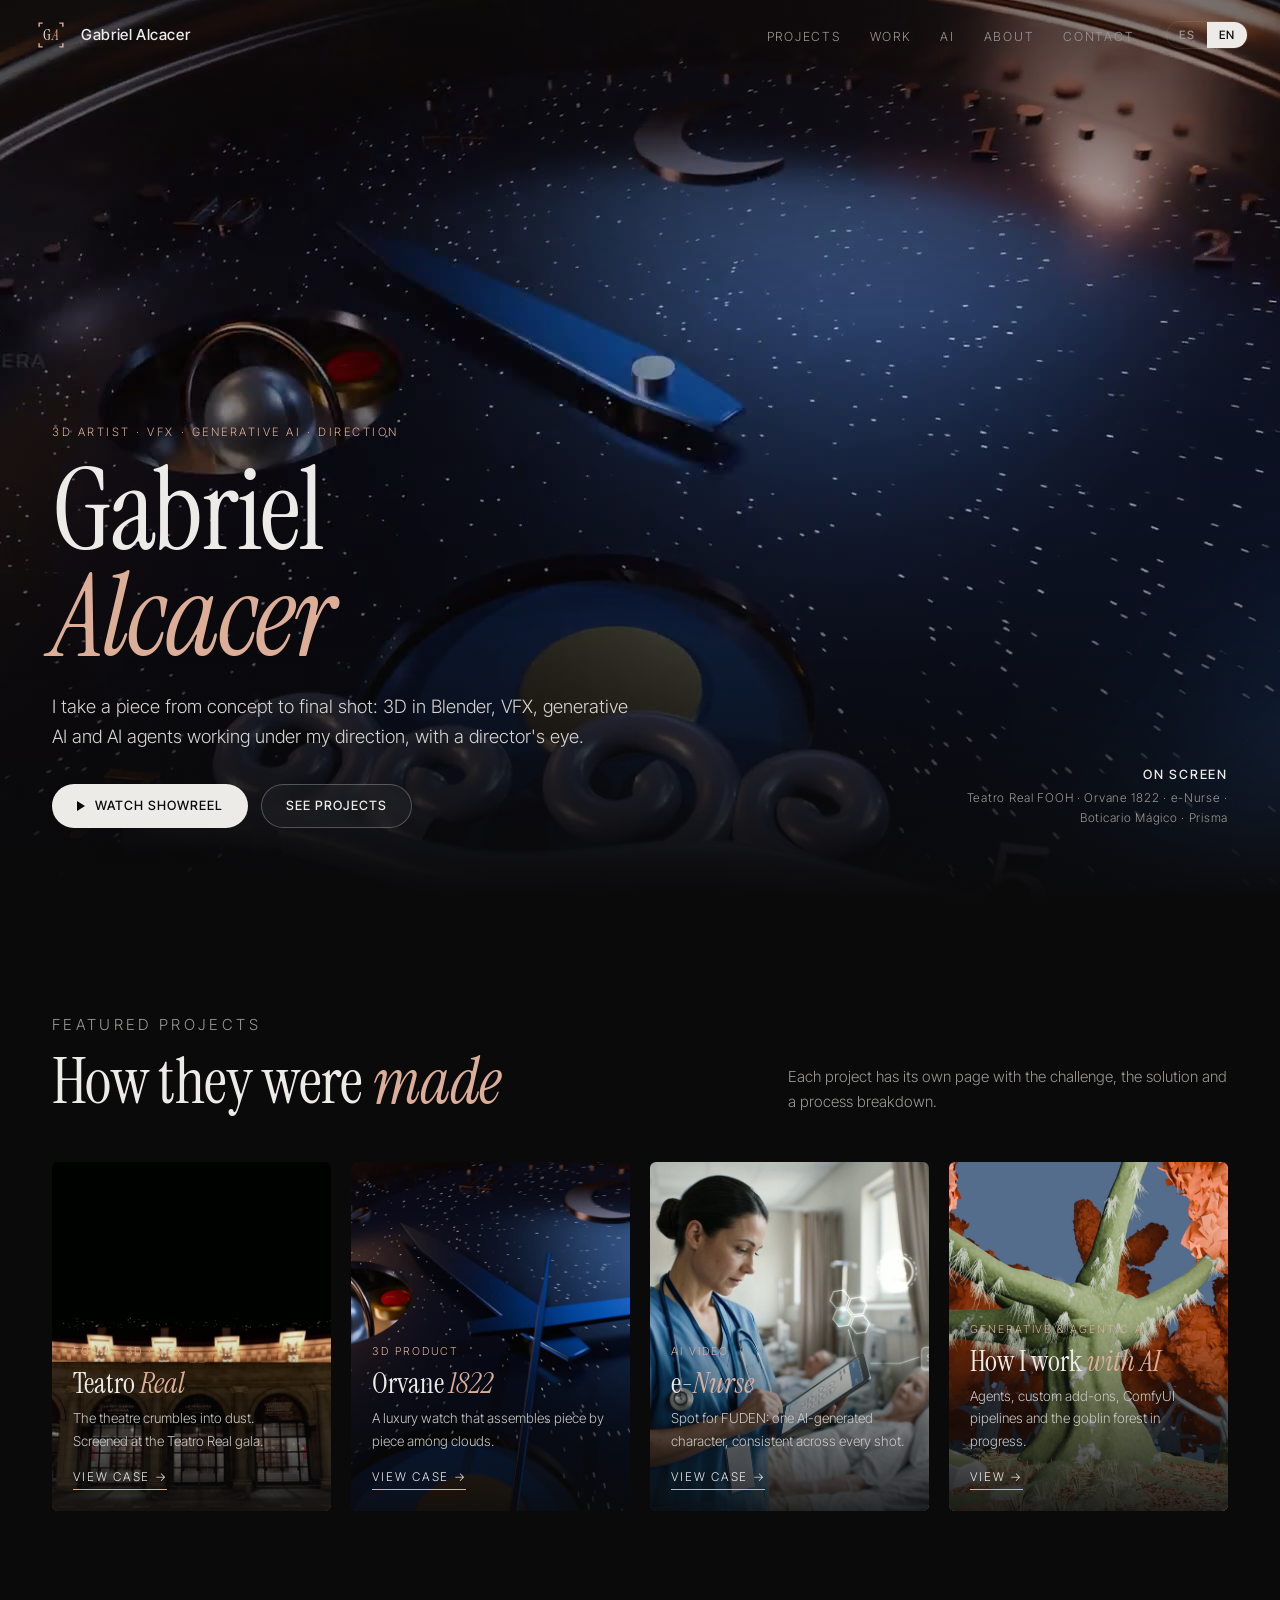
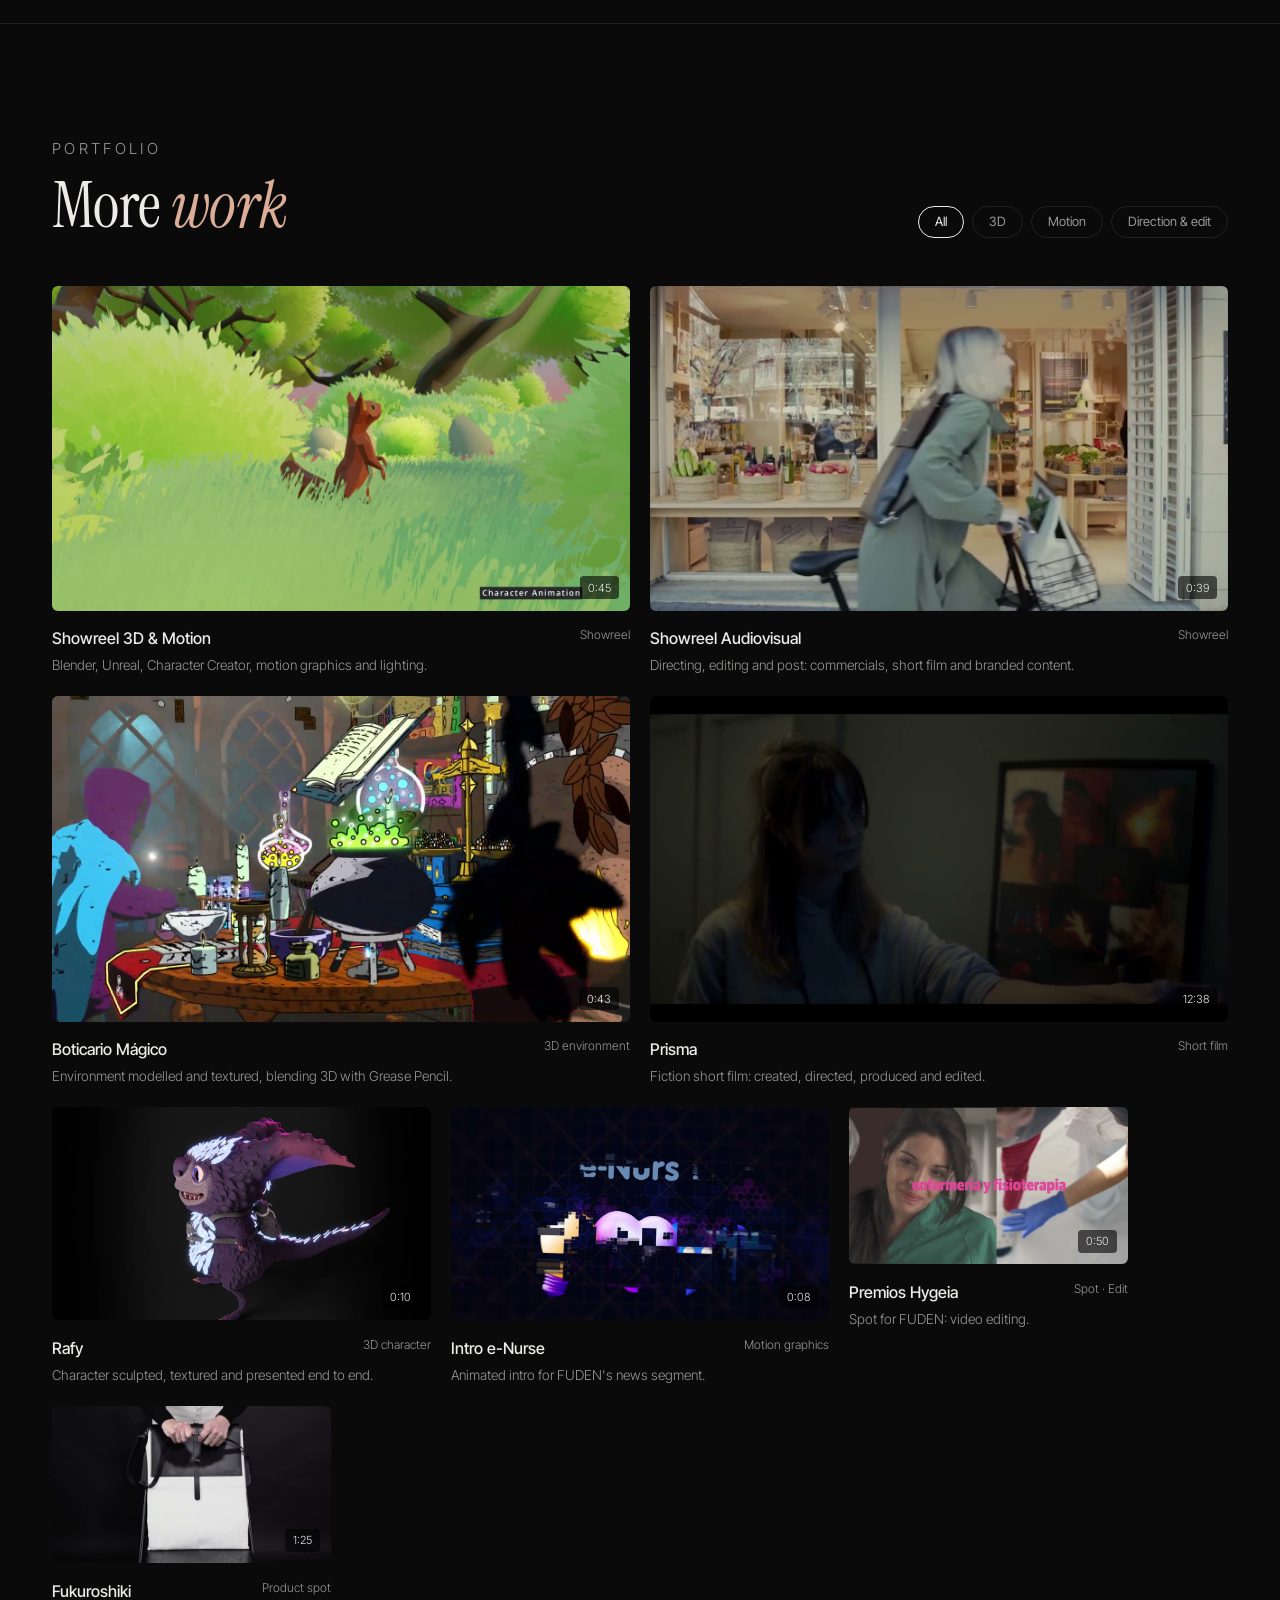
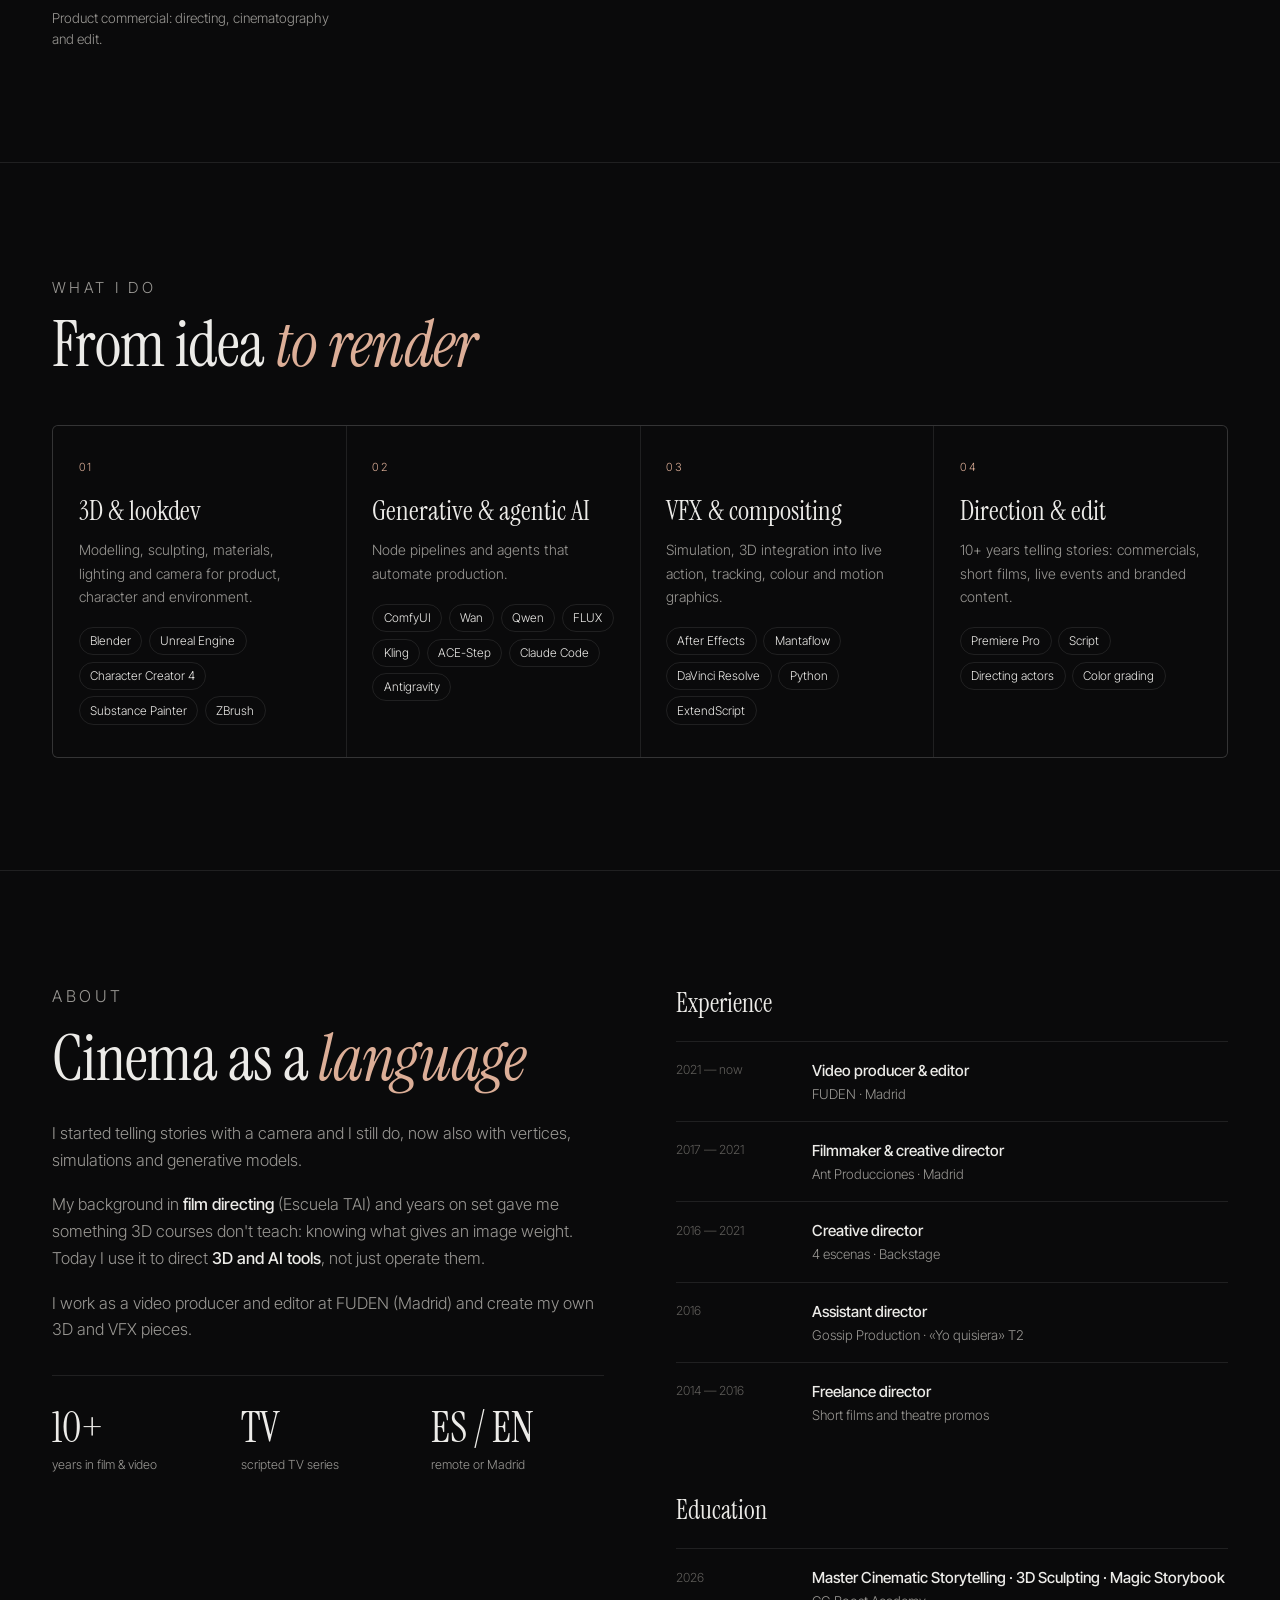
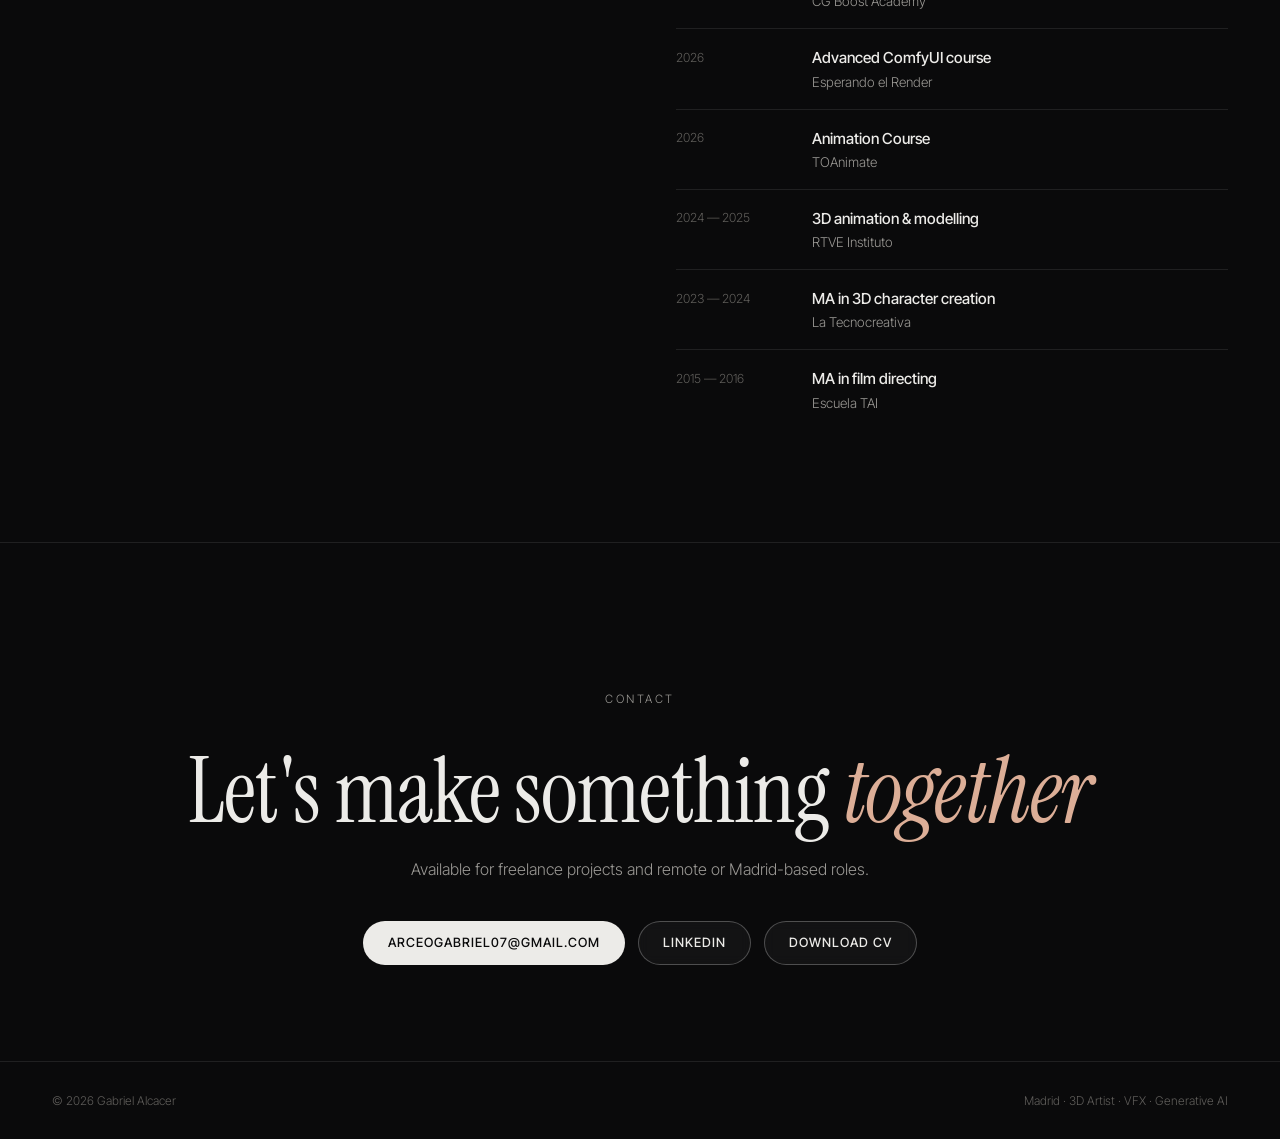
==== commit 68527f54: "Nuevo caso: e-Nurse (video con IA para FUDEN) y montaje de portada actualizado Co-Authored-By: Claud" ====
--- a/index.html
+++ b/index.html
@@ -57,7 +57,7 @@
         </div>
         <p class="hero-tag">
           <b><span class="es">En pantalla</span><span class="en">On screen</span></b>
-          Teatro Real FOOH · Orvane 1822 · Boticario Mágico · Prisma
+          Teatro Real FOOH · Orvane 1822 · e-Nurse · Boticario Mágico · Prisma
         </p>
       </div>
     </div>
@@ -83,6 +83,11 @@
       <a class="proj rv" href="orvane.html">
         <div class="thumb"><img src="media/or_bd3_render.jpg" alt="" loading="lazy"><video muted loop playsinline preload="none" data-src="media/orvane_loop.mp4"></video>
           <div class="pi"><p class="pk"><span class="es">3D de producto</span><span class="en">3D product</span></p><h3 class="serif">Orvane <i>1822</i></h3><p class="pd"><span class="es">Un reloj de lujo que se arma pieza a pieza entre nubes.</span><span class="en">A luxury watch that assembles piece by piece among clouds.</span></p><span class="go"><span class="es">Ver caso</span><span class="en">View case</span> →</span></div>
+        </div>
+      </a>
+      <a class="proj rv" href="enurse.html">
+        <div class="thumb"><img src="media/enurse_spot.jpg" alt="" loading="lazy"><video muted loop playsinline preload="none" data-src="media/enurse_spot_loop.mp4"></video>
+          <div class="pi"><p class="pk"><span class="es">Vídeo con IA</span><span class="en">AI video</span></p><h3 class="serif">e-<i>Nurse</i></h3><p class="pd"><span class="es">Spot para FUDEN: un personaje generado con IA, coherente en todos los planos.</span><span class="en">Spot for FUDEN: one AI-generated character, consistent across every shot.</span></p><span class="go"><span class="es">Ver caso</span><span class="en">View case</span> →</span></div>
         </div>
       </a>
       <a class="proj rv" href="ia.html">
--- a/styles.css
+++ b/styles.css
@@ -223,13 +223,13 @@
 }
 
 /* ---------- Tarjetas de proyectos destacados (portada) ---------- */
-.projs{display:grid;grid-template-columns:repeat(3,1fr);gap:1.25rem}
+.projs{display:grid;grid-template-columns:repeat(4,1fr);gap:1.25rem}
 .proj{display:block;text-decoration:none;color:inherit}
 .proj .thumb{aspect-ratio:4/5}
 .proj .thumb::after{content:'';position:absolute;inset:0;background:linear-gradient(0deg,rgba(10,10,11,.85),transparent 55%);z-index:1}
 .proj .pi{position:absolute;left:1.3rem;right:1.3rem;bottom:1.3rem;z-index:2}
 .proj .pk{font-size:.68rem;letter-spacing:.18em;text-transform:uppercase;color:var(--accent)}
-.proj h3{font-size:2.1rem;line-height:1;margin:.5rem 0 .6rem}
+.proj h3{font-size:1.8rem;line-height:1;margin:.5rem 0 .6rem}
 .proj h3 i{color:var(--accent)}
 .proj .pd{font-size:.85rem;color:#c9c7c3}
 .proj .go{display:inline-block;margin-top:.9rem;font-size:.75rem;letter-spacing:.14em;text-transform:uppercase;border-bottom:1px solid var(--accent);padding-bottom:.15rem}
@@ -247,5 +247,5 @@
 .next:hover .serif{color:var(--accent)}
 .next .arr{font-size:2rem;color:var(--accent)}
 
-@media (max-width:1000px){ .projs{grid-template-columns:1fr 1fr} .projs .proj:last-child{grid-column:span 2} .projs .proj:last-child .thumb{aspect-ratio:16/9} }
-@media (max-width:720px){ .projs{grid-template-columns:1fr} .projs .proj:last-child{grid-column:auto} .proj .thumb{aspect-ratio:4/5} .page-top{padding:6rem 0 1.5rem} }
+@media (max-width:1000px){ .projs{grid-template-columns:1fr 1fr} }
+@media (max-width:720px){ .projs{grid-template-columns:1fr} .proj .thumb{aspect-ratio:4/5} .page-top{padding:6rem 0 1.5rem} }
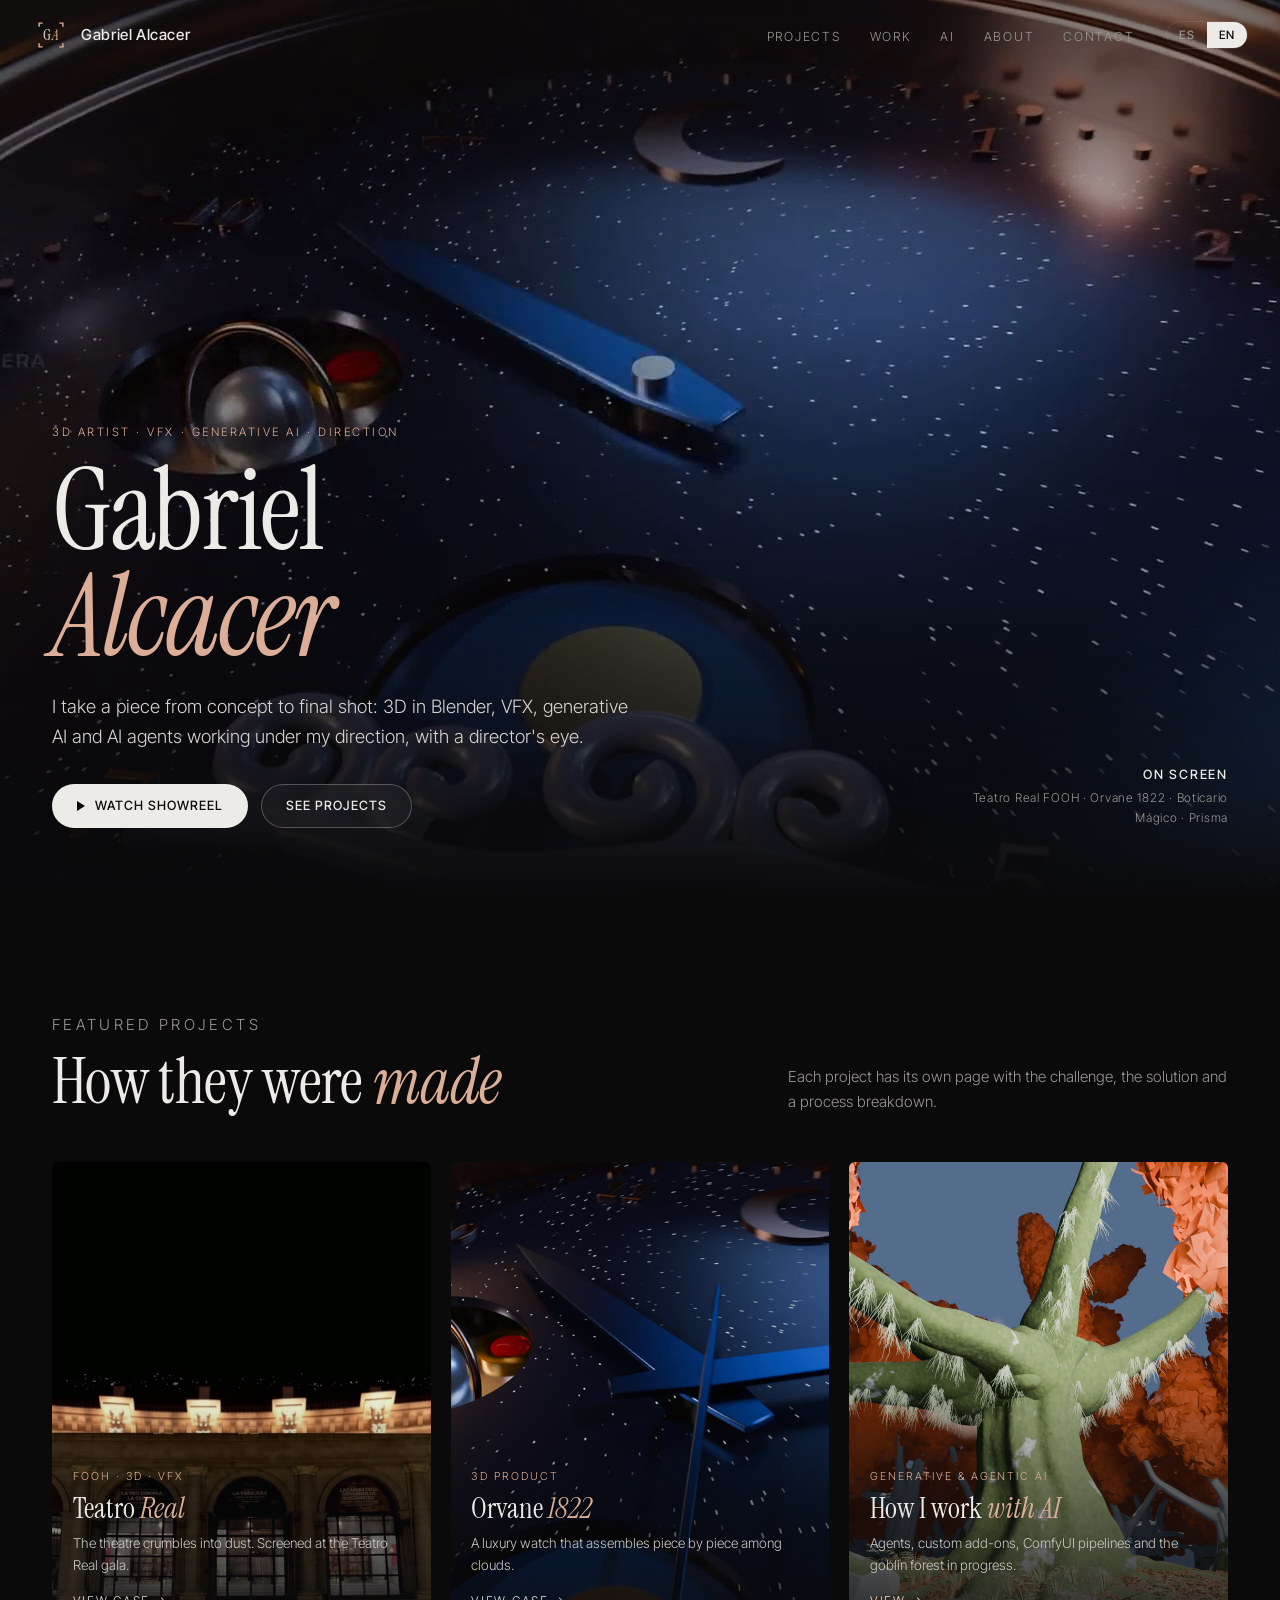
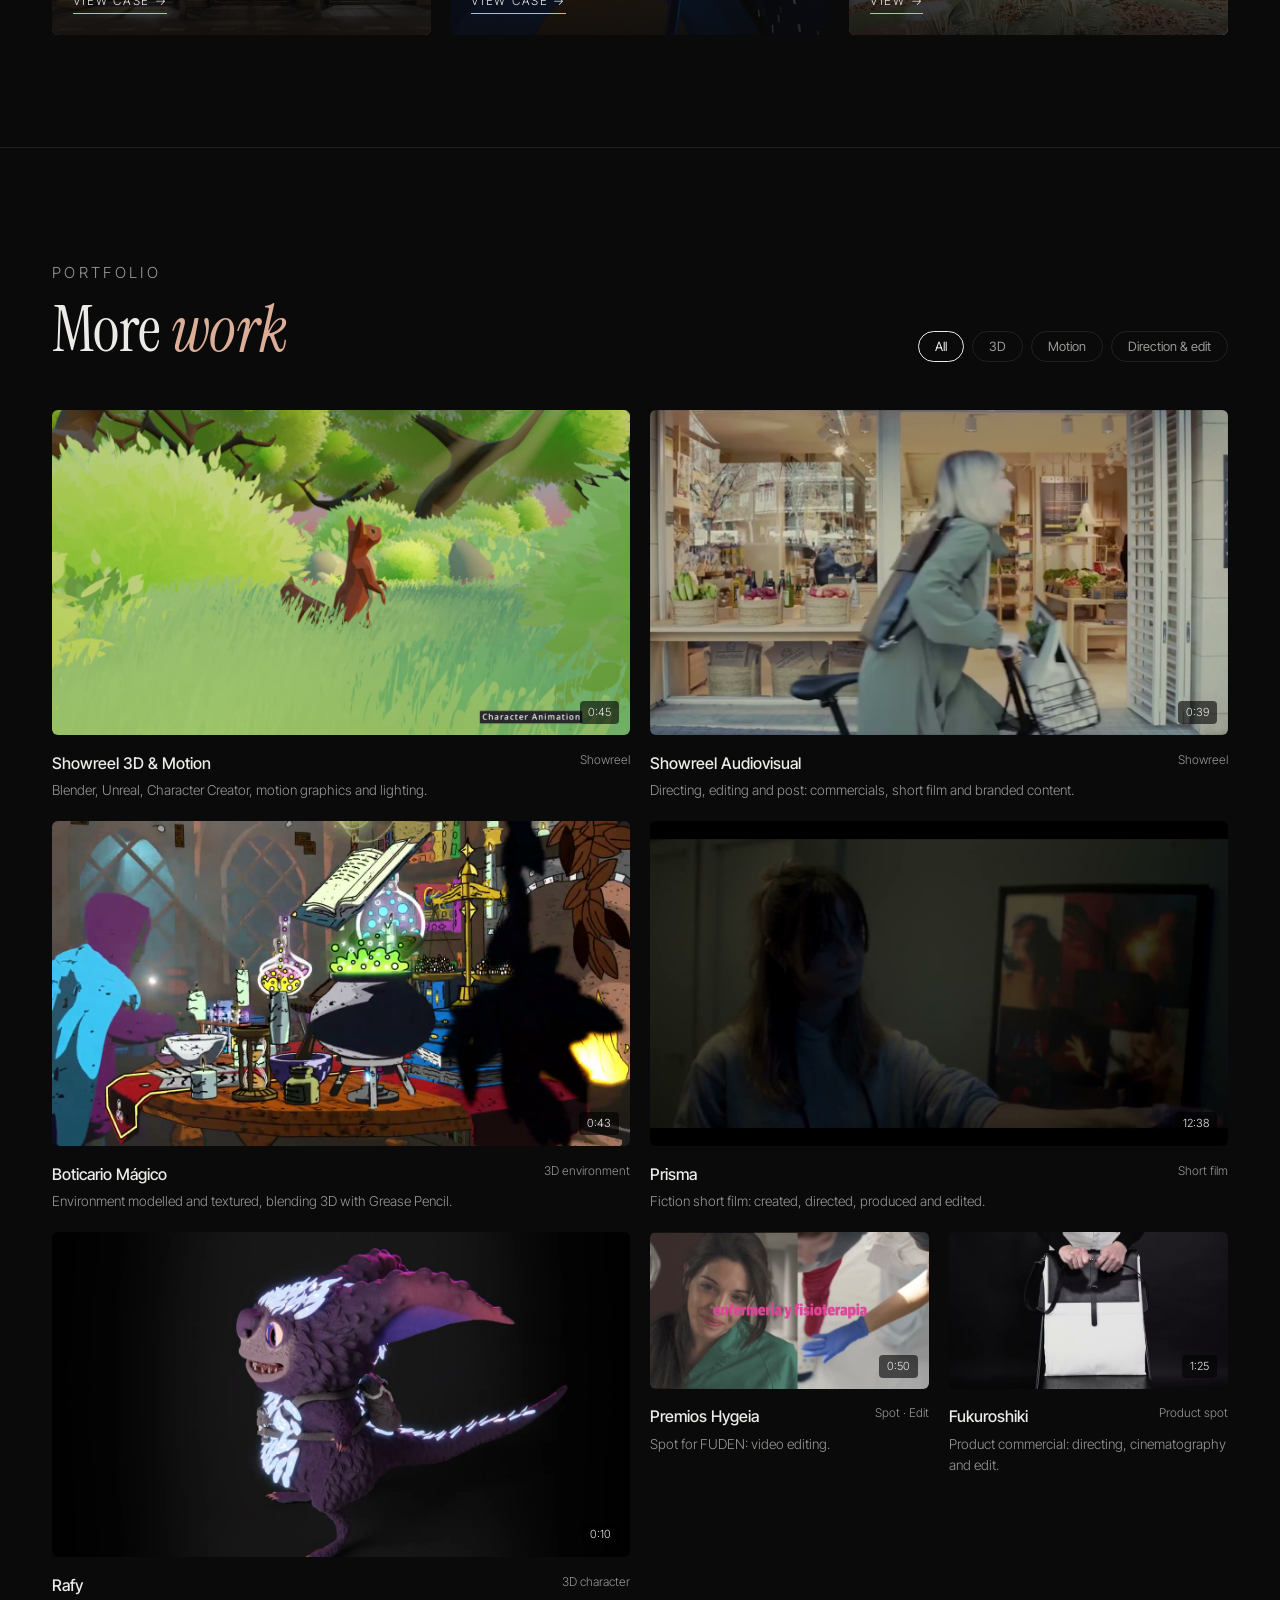
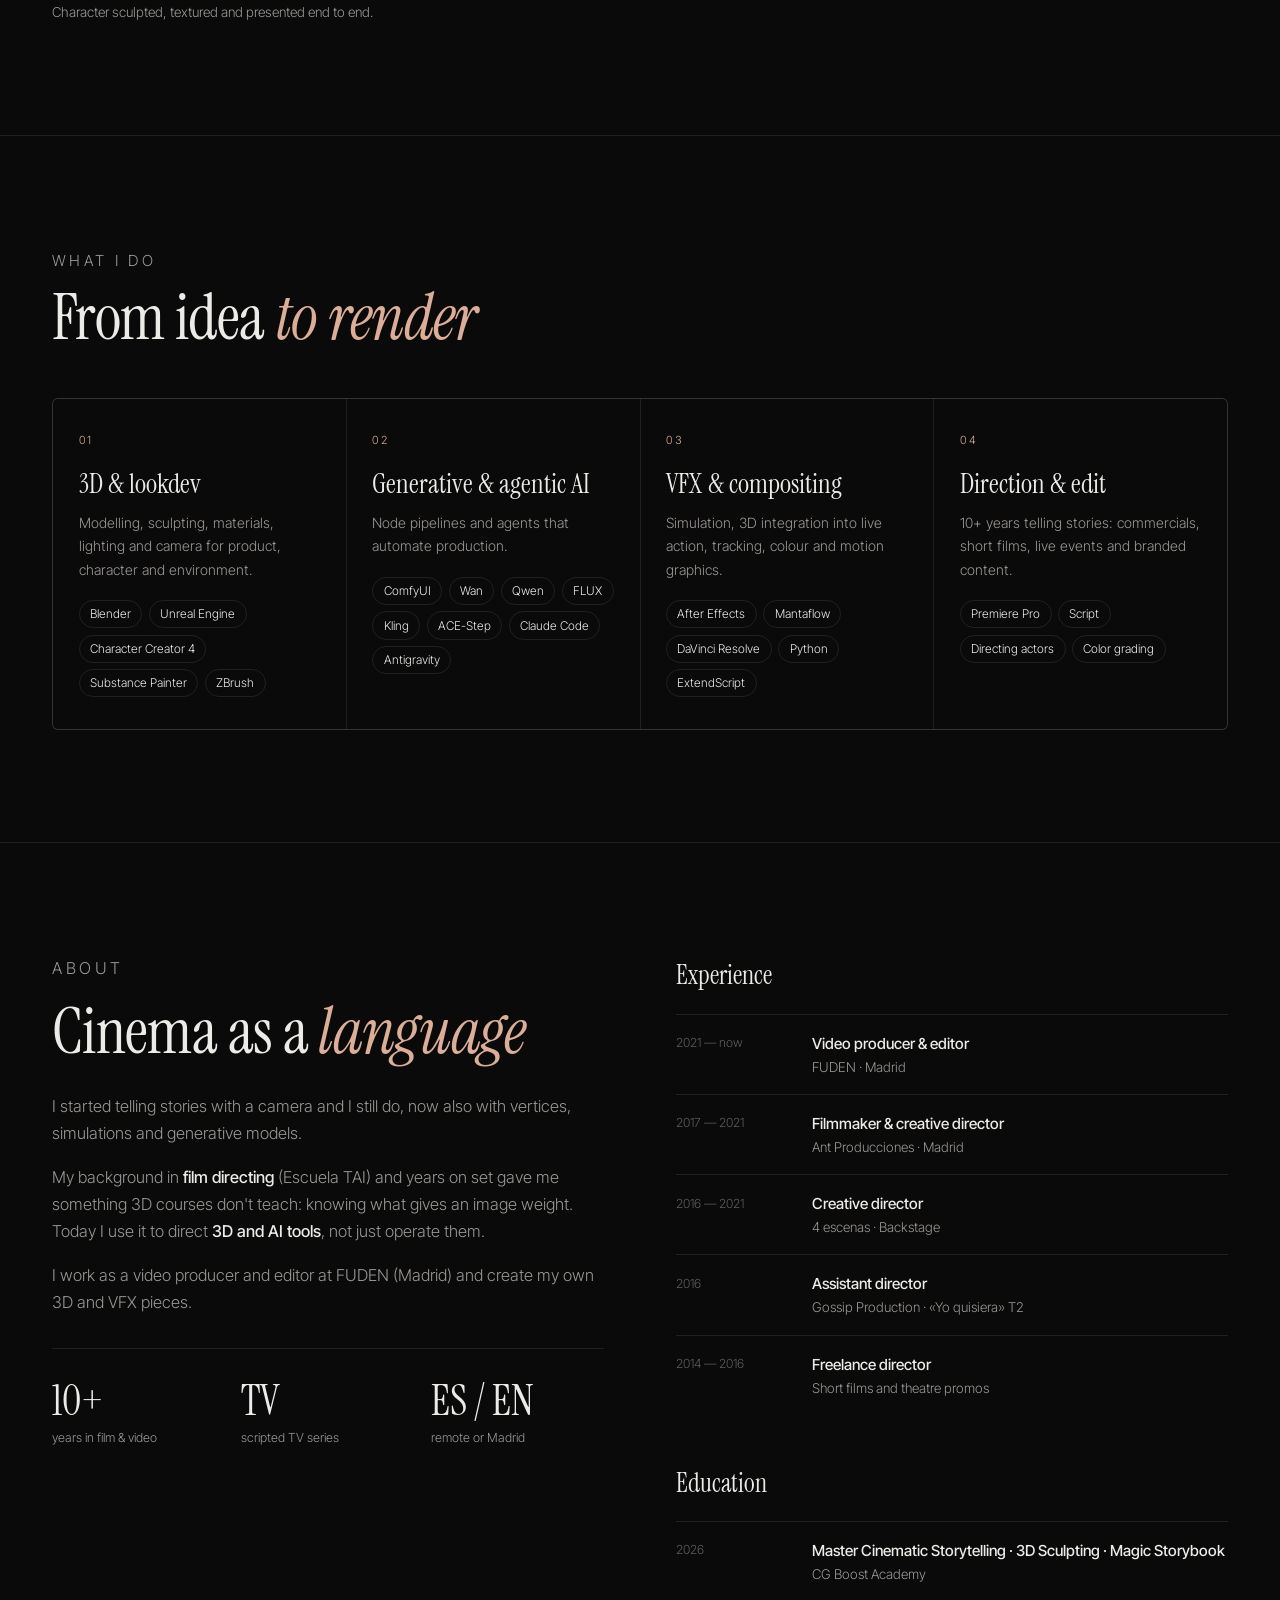
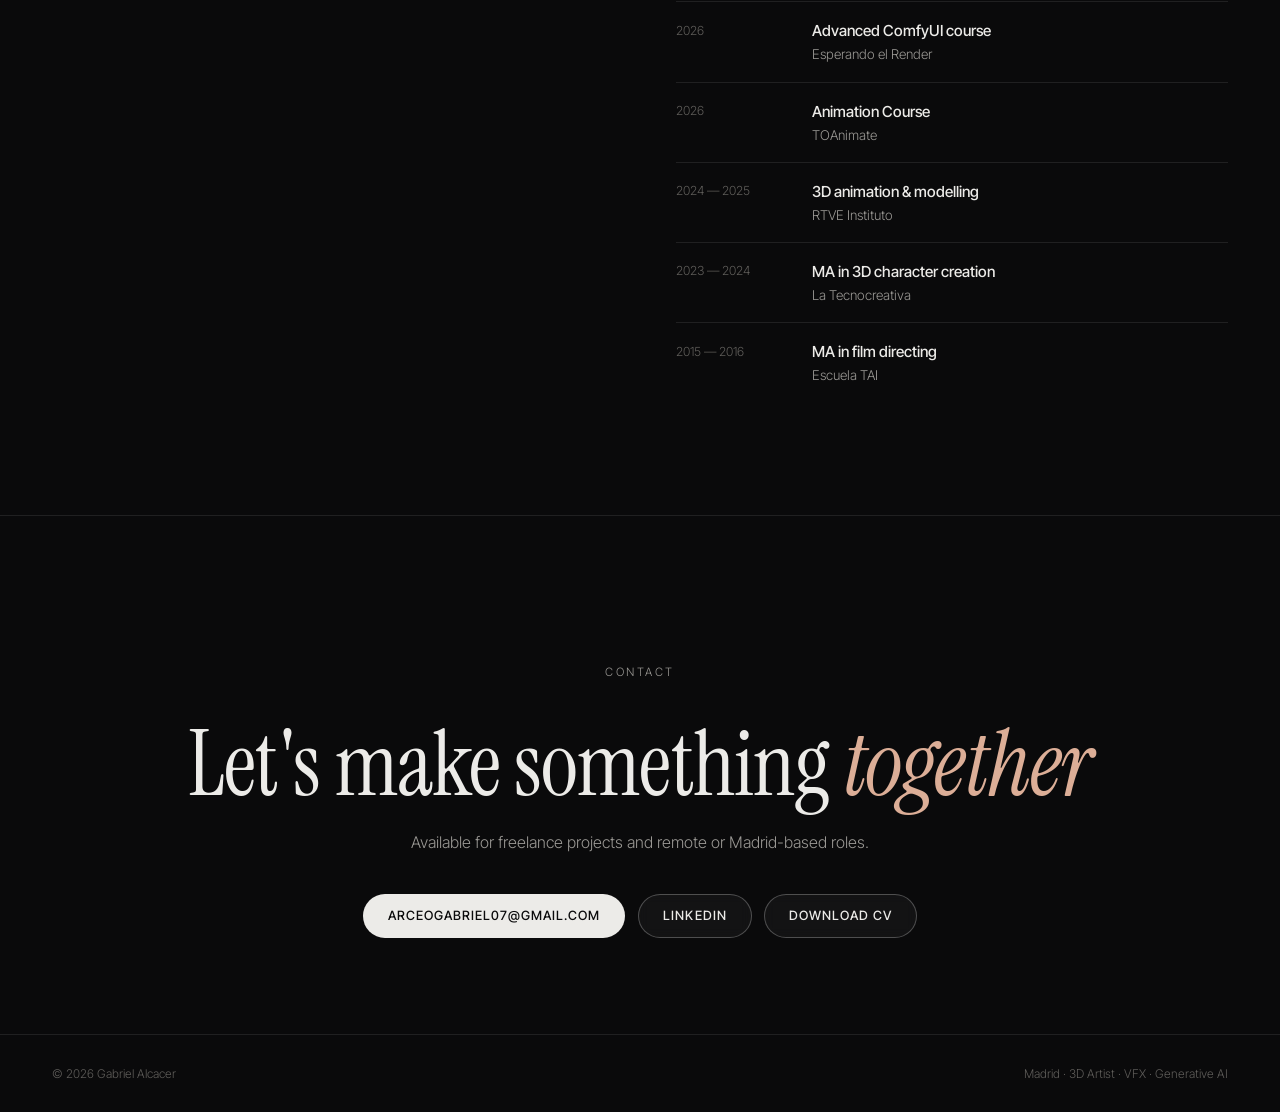
==== commit 54f2c7f2: "Oculta e-Nurse hasta el 20-01-2027 (embargo del proyecto) Co-Authored-By: Claude Opus 5.5 <noreply@a" ====
--- a/index.html
+++ b/index.html
@@ -57,7 +57,7 @@
         </div>
         <p class="hero-tag">
           <b><span class="es">En pantalla</span><span class="en">On screen</span></b>
-          Teatro Real FOOH · Orvane 1822 · e-Nurse · Boticario Mágico · Prisma
+          Teatro Real FOOH · Orvane 1822 · Boticario Mágico · Prisma
         </p>
       </div>
     </div>
@@ -83,11 +83,6 @@
       <a class="proj rv" href="orvane.html">
         <div class="thumb"><img src="media/or_bd3_render.jpg" alt="" loading="lazy"><video muted loop playsinline preload="none" data-src="media/orvane_loop.mp4"></video>
           <div class="pi"><p class="pk"><span class="es">3D de producto</span><span class="en">3D product</span></p><h3 class="serif">Orvane <i>1822</i></h3><p class="pd"><span class="es">Un reloj de lujo que se arma pieza a pieza entre nubes.</span><span class="en">A luxury watch that assembles piece by piece among clouds.</span></p><span class="go"><span class="es">Ver caso</span><span class="en">View case</span> →</span></div>
-        </div>
-      </a>
-      <a class="proj rv" href="enurse.html">
-        <div class="thumb"><img src="media/enurse_spot.jpg" alt="" loading="lazy"><video muted loop playsinline preload="none" data-src="media/enurse_spot_loop.mp4"></video>
-          <div class="pi"><p class="pk"><span class="es">Vídeo con IA</span><span class="en">AI video</span></p><h3 class="serif">e-<i>Nurse</i></h3><p class="pd"><span class="es">Spot para FUDEN: un personaje generado con IA, coherente en todos los planos.</span><span class="en">Spot for FUDEN: one AI-generated character, consistent across every shot.</span></p><span class="go"><span class="es">Ver caso</span><span class="en">View case</span> →</span></div>
         </div>
       </a>
       <a class="proj rv" href="ia.html">
--- a/styles.css
+++ b/styles.css
@@ -223,7 +223,7 @@
 }
 
 /* ---------- Tarjetas de proyectos destacados (portada) ---------- */
-.projs{display:grid;grid-template-columns:repeat(4,1fr);gap:1.25rem}
+.projs{display:grid;grid-template-columns:repeat(3,1fr);gap:1.25rem}
 .proj{display:block;text-decoration:none;color:inherit}
 .proj .thumb{aspect-ratio:4/5}
 .proj .thumb::after{content:'';position:absolute;inset:0;background:linear-gradient(0deg,rgba(10,10,11,.85),transparent 55%);z-index:1}
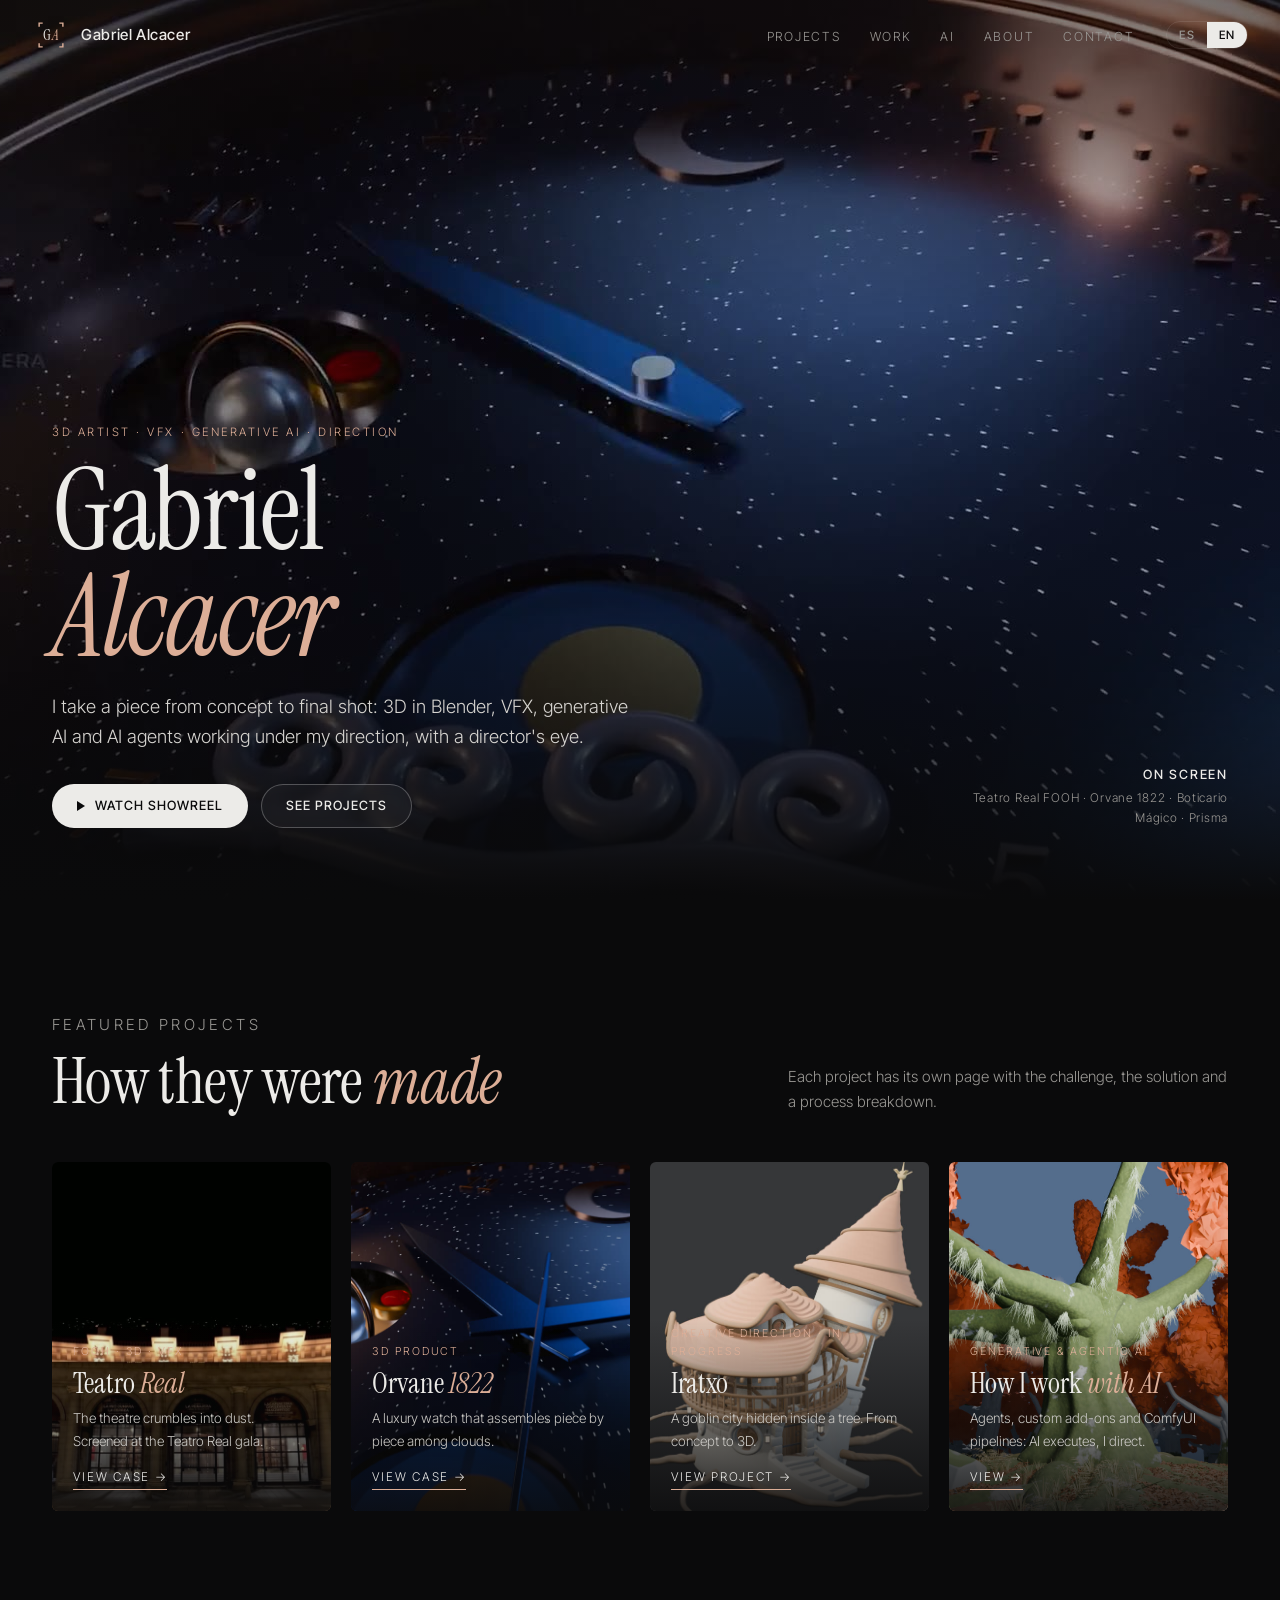
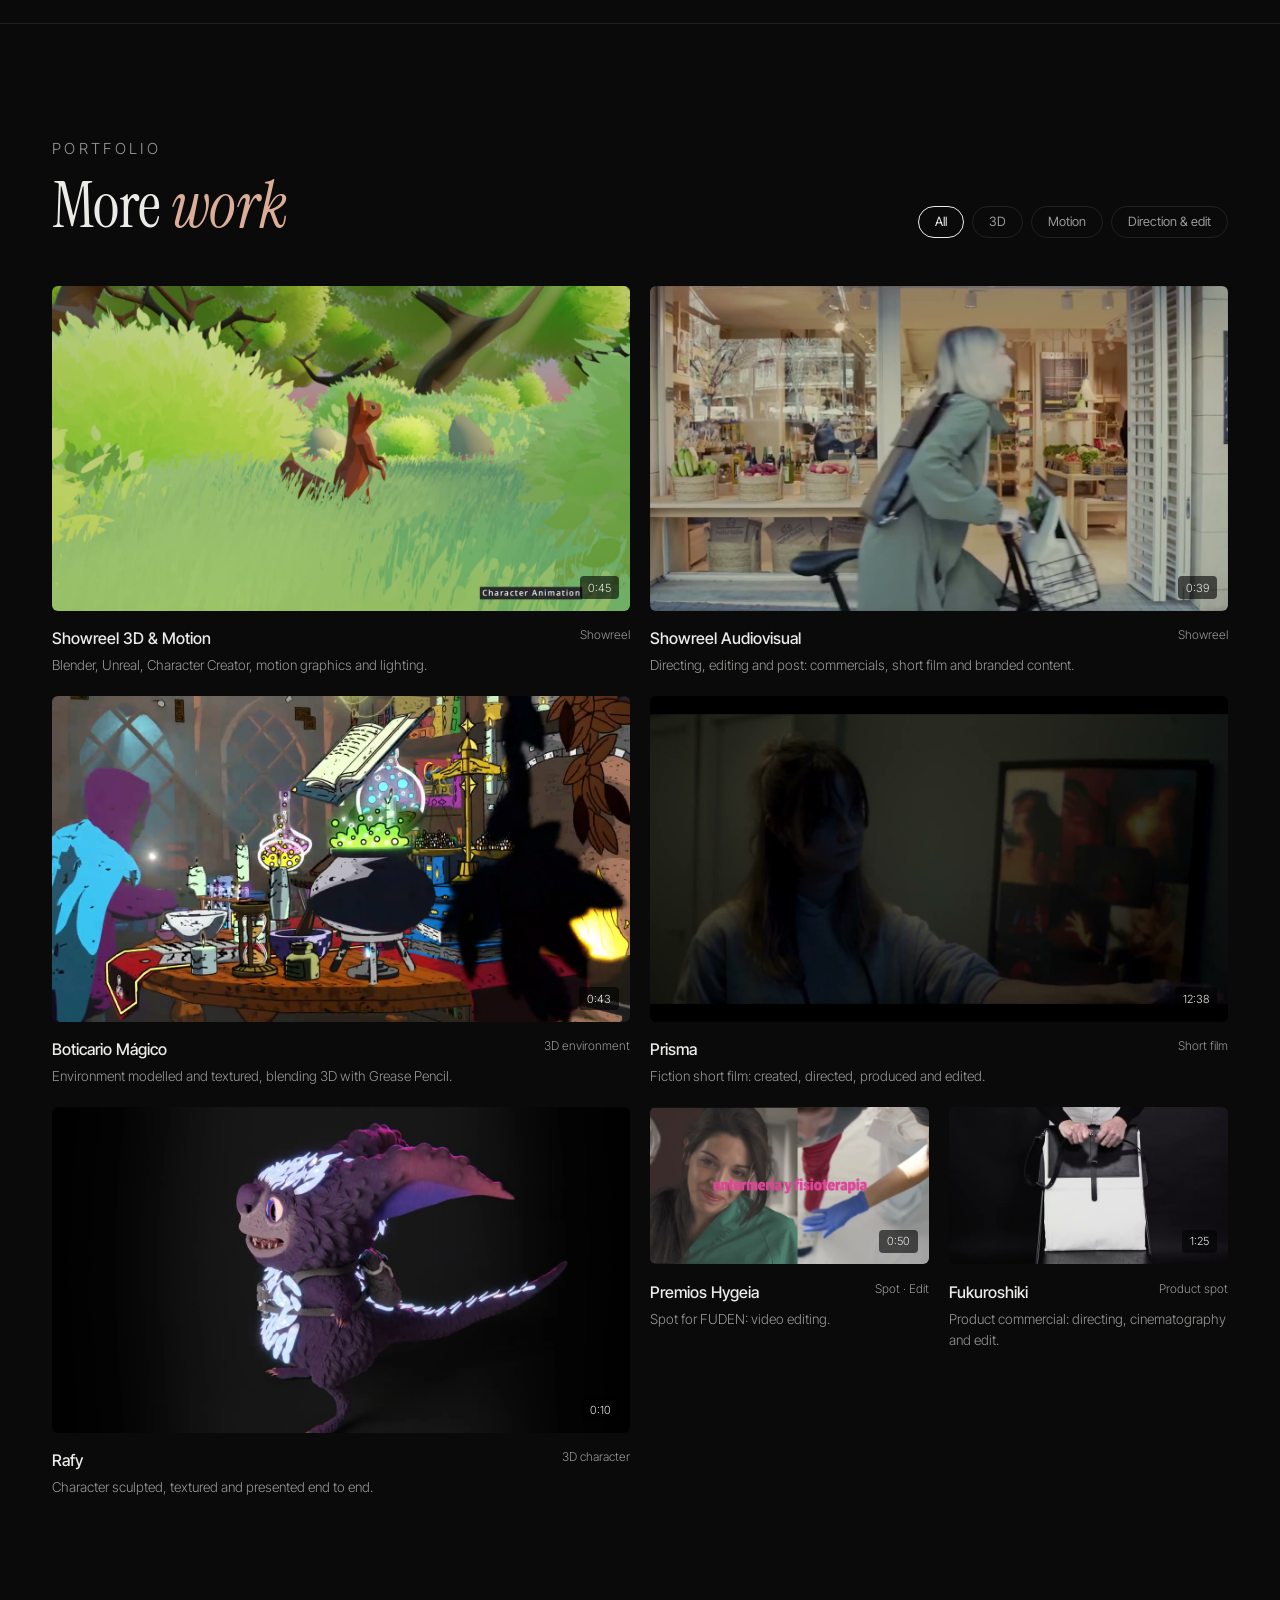
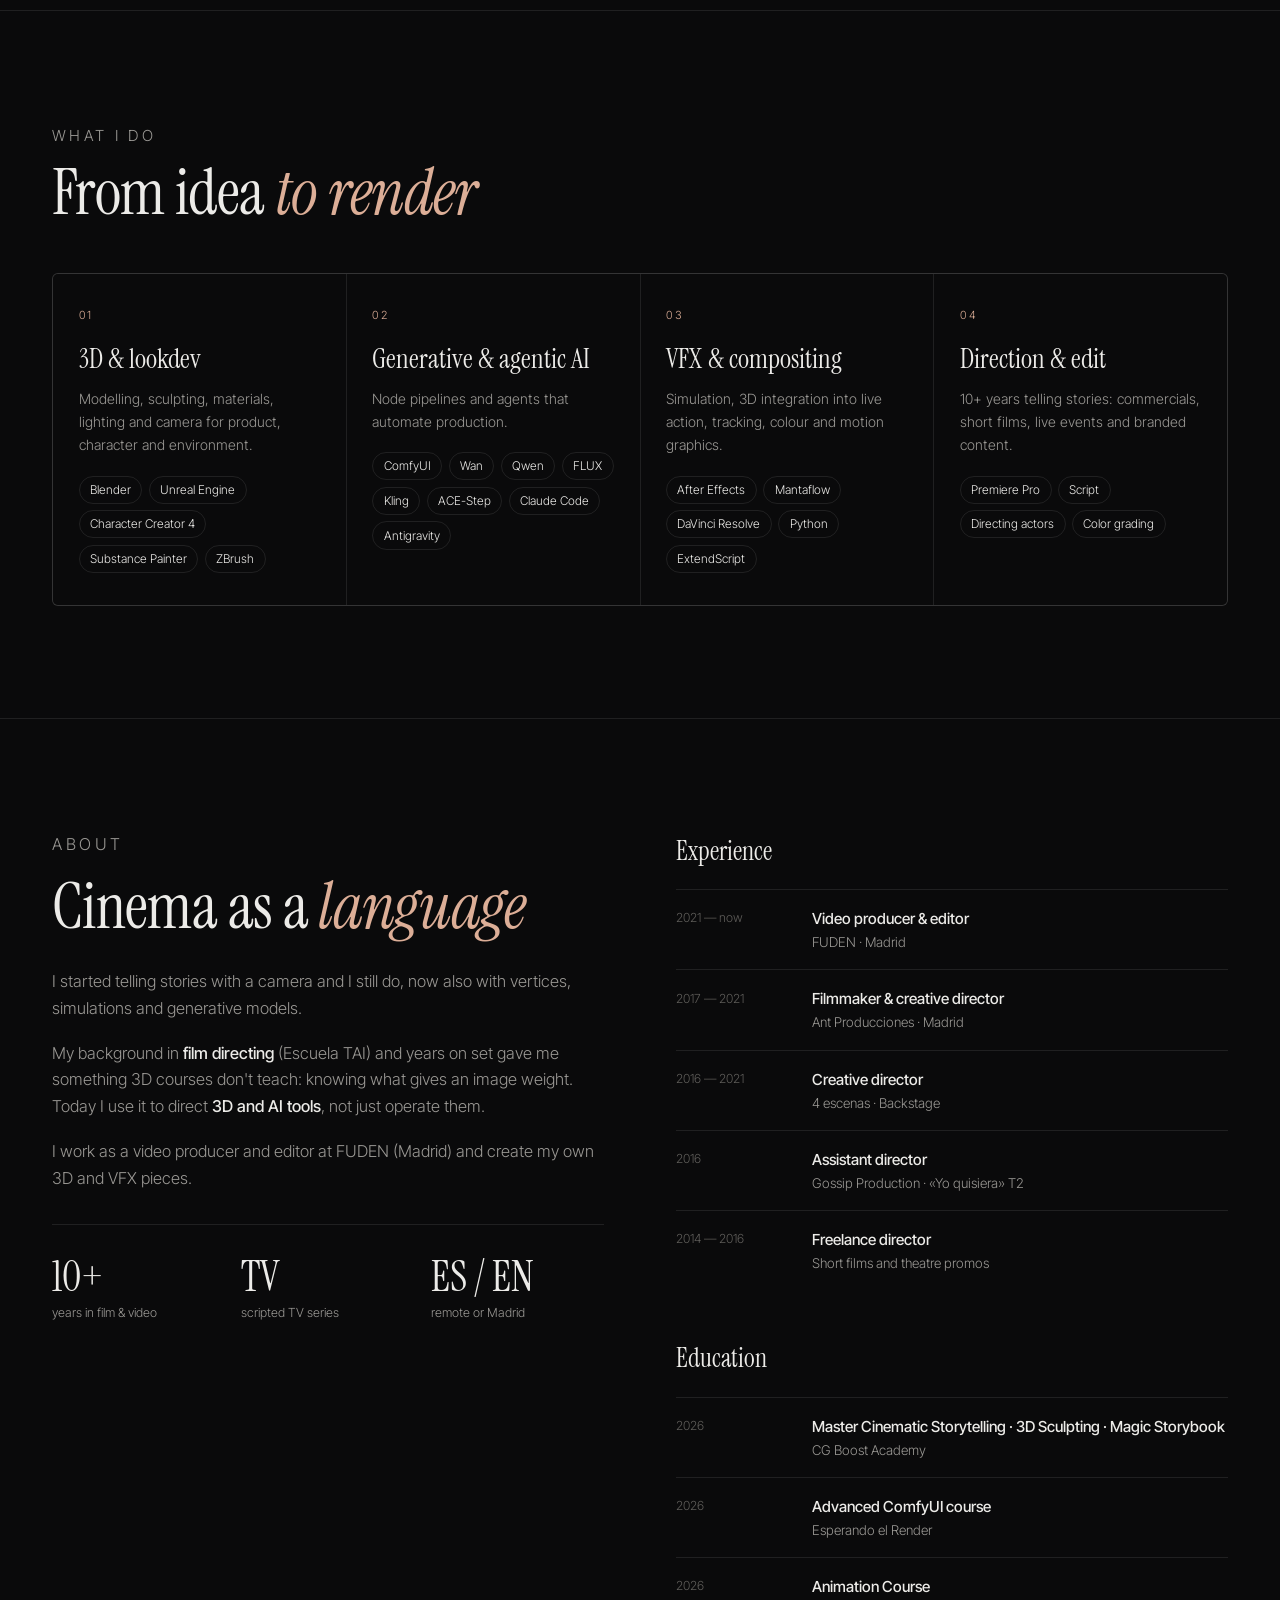
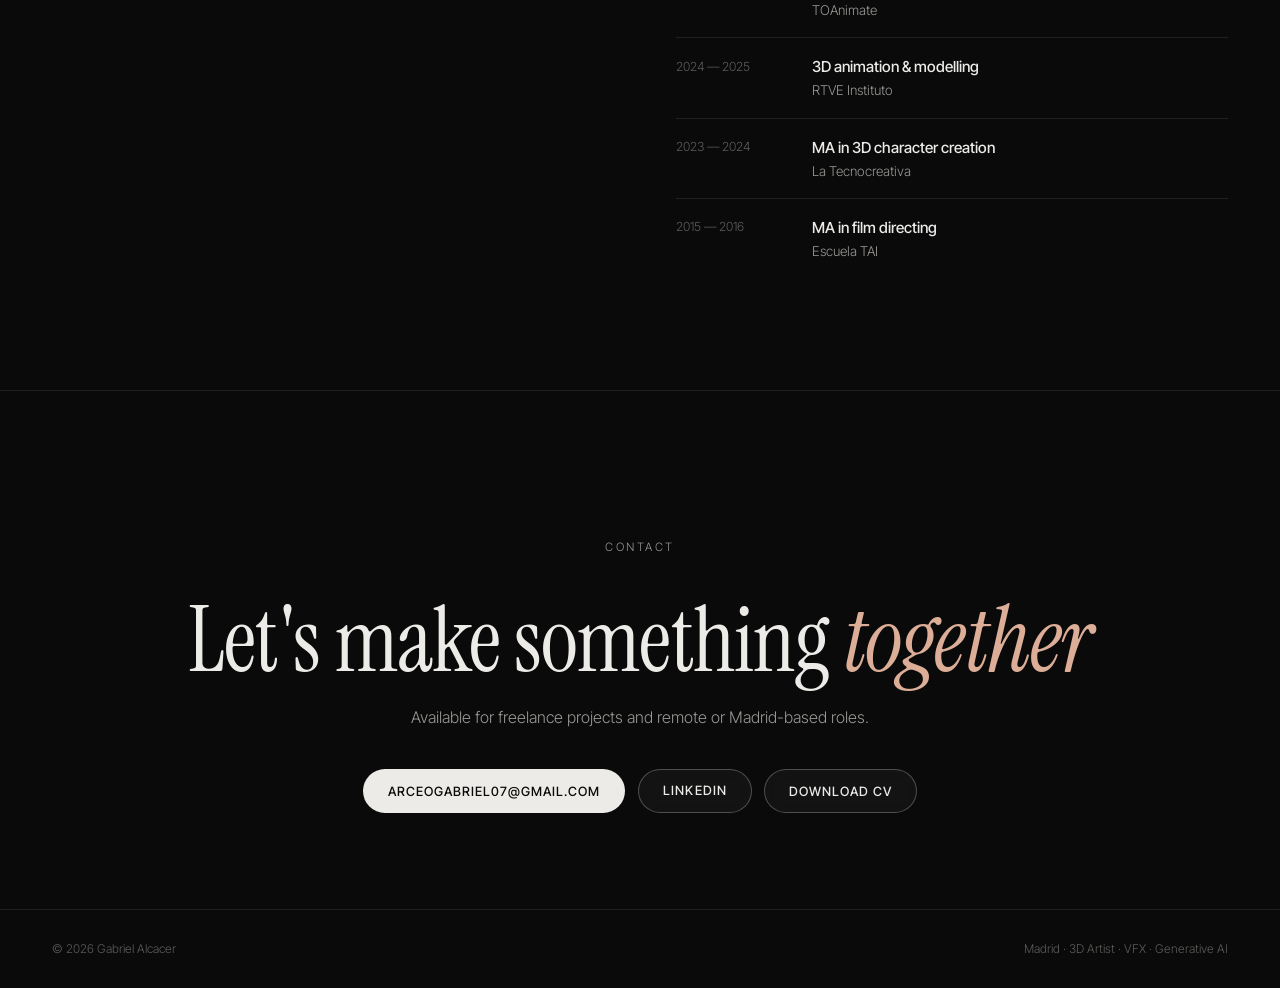
==== commit 6c86aba9: "Nuevo proyecto: Iratxo, la ciudad de los duendes (del concept al 3D) Co-Authored-By: Claude Opus 5.5" ====
--- a/index.html
+++ b/index.html
@@ -85,9 +85,14 @@
           <div class="pi"><p class="pk"><span class="es">3D de producto</span><span class="en">3D product</span></p><h3 class="serif">Orvane <i>1822</i></h3><p class="pd"><span class="es">Un reloj de lujo que se arma pieza a pieza entre nubes.</span><span class="en">A luxury watch that assembles piece by piece among clouds.</span></p><span class="go"><span class="es">Ver caso</span><span class="en">View case</span> →</span></div>
         </div>
       </a>
+      <a class="proj rv" href="iratxo.html">
+        <div class="thumb"><img src="media/ci_consejo_3d.jpg" alt="" loading="lazy"><video muted loop playsinline preload="none" data-src="media/ci_prueba_loop.mp4"></video>
+          <div class="pi"><p class="pk"><span class="es">Dirección creativa · En desarrollo</span><span class="en">Creative direction · In progress</span></p><h3 class="serif">Iratxo</h3><p class="pd"><span class="es">Una ciudad de duendes escondida dentro de un árbol. Del concept al 3D.</span><span class="en">A goblin city hidden inside a tree. From concept to 3D.</span></p><span class="go"><span class="es">Ver proyecto</span><span class="en">View project</span> →</span></div>
+        </div>
+      </a>
       <a class="proj rv" href="ia.html">
         <div class="thumb"><img src="media/lab_arbol.jpg" alt="" loading="lazy">
-          <div class="pi"><p class="pk"><span class="es">IA generativa y agéntica</span><span class="en">Generative &amp; agentic AI</span></p><h3 class="serif"><span class="es">Cómo trabajo <i>con IA</i></span><span class="en">How I work <i>with AI</i></span></h3><p class="pd"><span class="es">Agentes, addons propios, pipelines en ComfyUI y el bosque de los duendes en desarrollo.</span><span class="en">Agents, custom add-ons, ComfyUI pipelines and the goblin forest in progress.</span></p><span class="go"><span class="es">Ver</span><span class="en">View</span> →</span></div>
+          <div class="pi"><p class="pk"><span class="es">IA generativa y agéntica</span><span class="en">Generative &amp; agentic AI</span></p><h3 class="serif"><span class="es">Cómo trabajo <i>con IA</i></span><span class="en">How I work <i>with AI</i></span></h3><p class="pd"><span class="es">Agentes, addons propios y pipelines en ComfyUI: la IA ejecuta, yo dirijo.</span><span class="en">Agents, custom add-ons and ComfyUI pipelines: AI executes, I direct.</span></p><span class="go"><span class="es">Ver</span><span class="en">View</span> →</span></div>
         </div>
       </a>
     </div>
--- a/styles.css
+++ b/styles.css
@@ -223,7 +223,7 @@
 }
 
 /* ---------- Tarjetas de proyectos destacados (portada) ---------- */
-.projs{display:grid;grid-template-columns:repeat(3,1fr);gap:1.25rem}
+.projs{display:grid;grid-template-columns:repeat(4,1fr);gap:1.25rem}
 .proj{display:block;text-decoration:none;color:inherit}
 .proj .thumb{aspect-ratio:4/5}
 .proj .thumb::after{content:'';position:absolute;inset:0;background:linear-gradient(0deg,rgba(10,10,11,.85),transparent 55%);z-index:1}
@@ -249,3 +249,15 @@
 
 @media (max-width:1000px){ .projs{grid-template-columns:1fr 1fr} }
 @media (max-width:720px){ .projs{grid-template-columns:1fr} .proj .thumb{aspect-ratio:4/5} .page-top{padding:6rem 0 1.5rem} }
+
+/* ---------- Iratxo: pares boceto / modelo ---------- */
+.pieza{padding:2.5rem 0;border-top:1px solid var(--line)}
+.pieza-h{display:grid;grid-template-columns:60px 1fr 1.4fr;gap:1rem;align-items:baseline;margin-bottom:1.2rem}
+.pieza-h .bd-n{margin:0}
+.pieza-h h3{font-size:1.9rem;line-height:1.1}
+.pieza-h p{color:var(--muted);font-size:.92rem}
+.pair{display:grid;grid-auto-flow:column;grid-auto-columns:1fr;gap:1rem}
+.pair figure{position:relative;border-radius:6px;overflow:hidden;aspect-ratio:16/9;background:#2a2c30}
+.pair img{width:100%;height:100%;object-fit:cover}
+.pair figcaption{position:absolute;left:.7rem;top:.7rem;font-size:.68rem;letter-spacing:.14em;text-transform:uppercase;background:rgba(0,0,0,.6);padding:.25rem .65rem;border-radius:99px}
+@media (max-width:720px){ .pieza-h{grid-template-columns:1fr} .pair{grid-auto-flow:row} }
